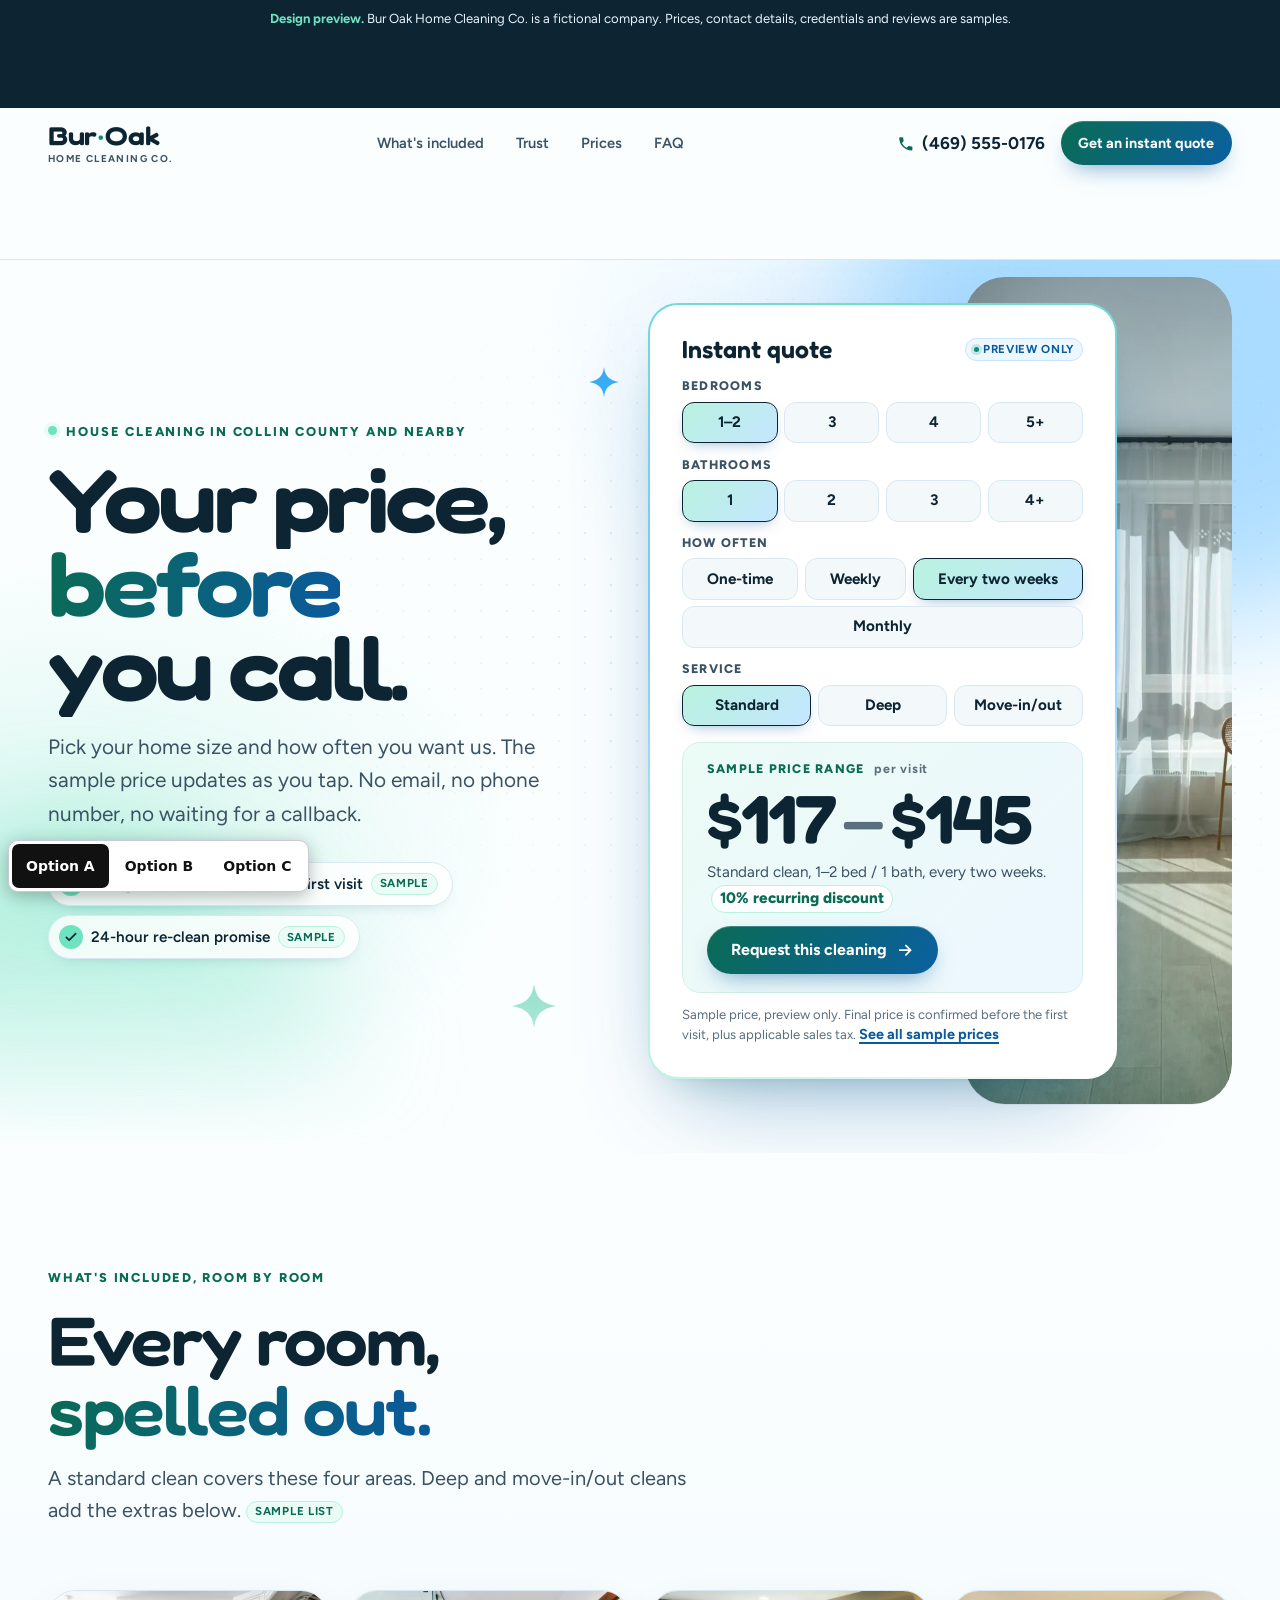
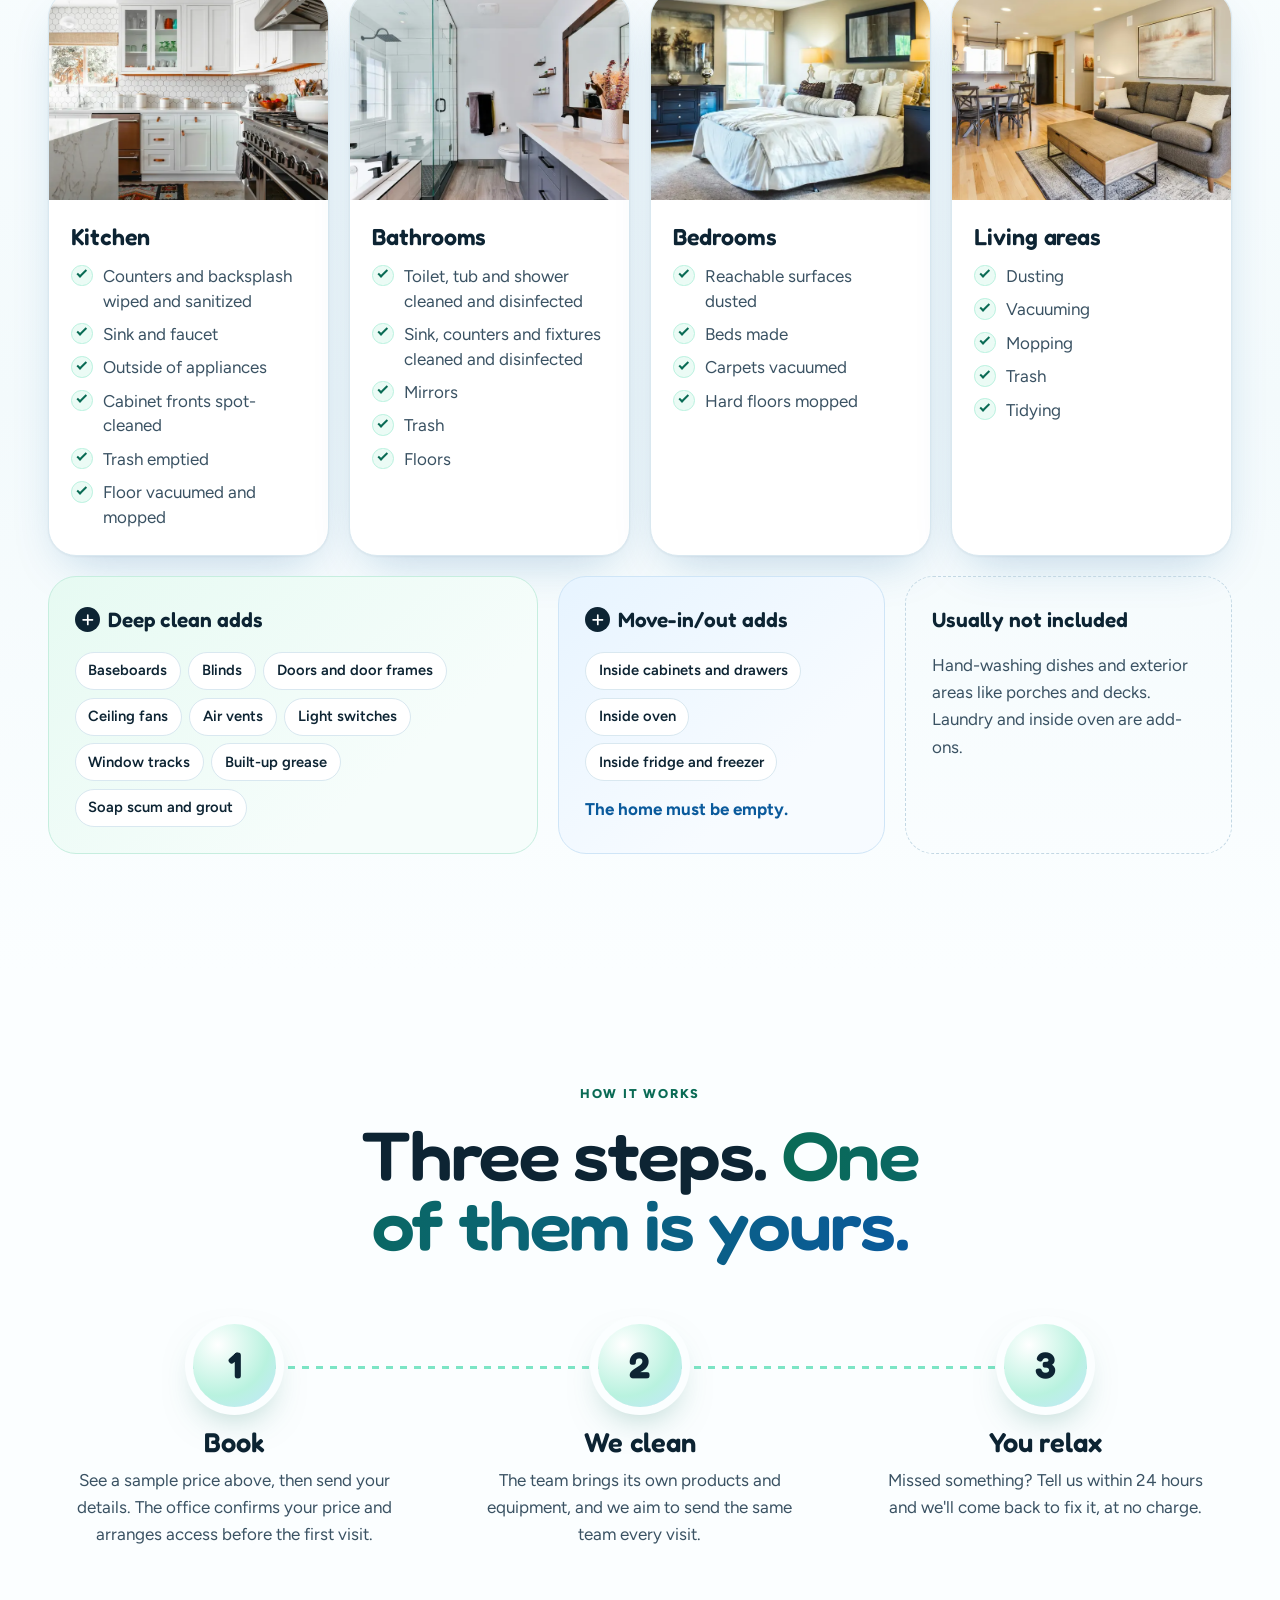
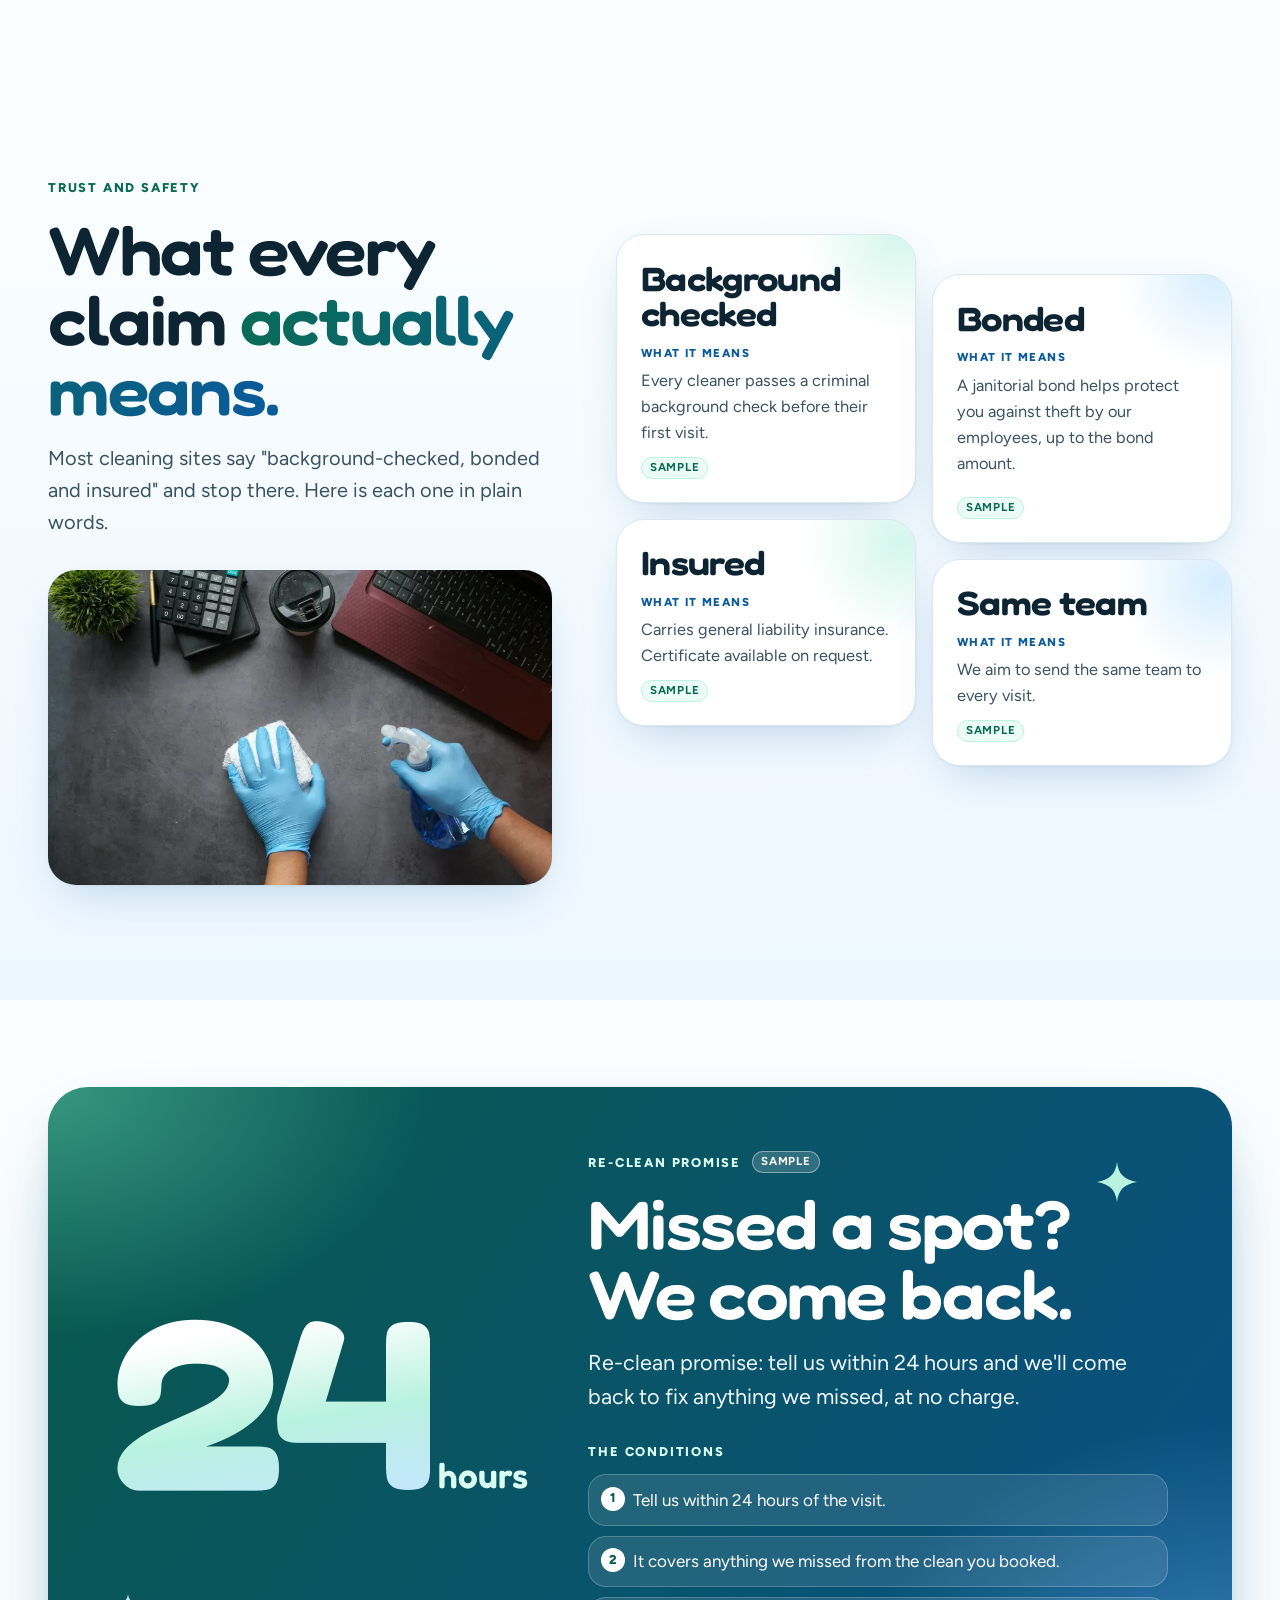
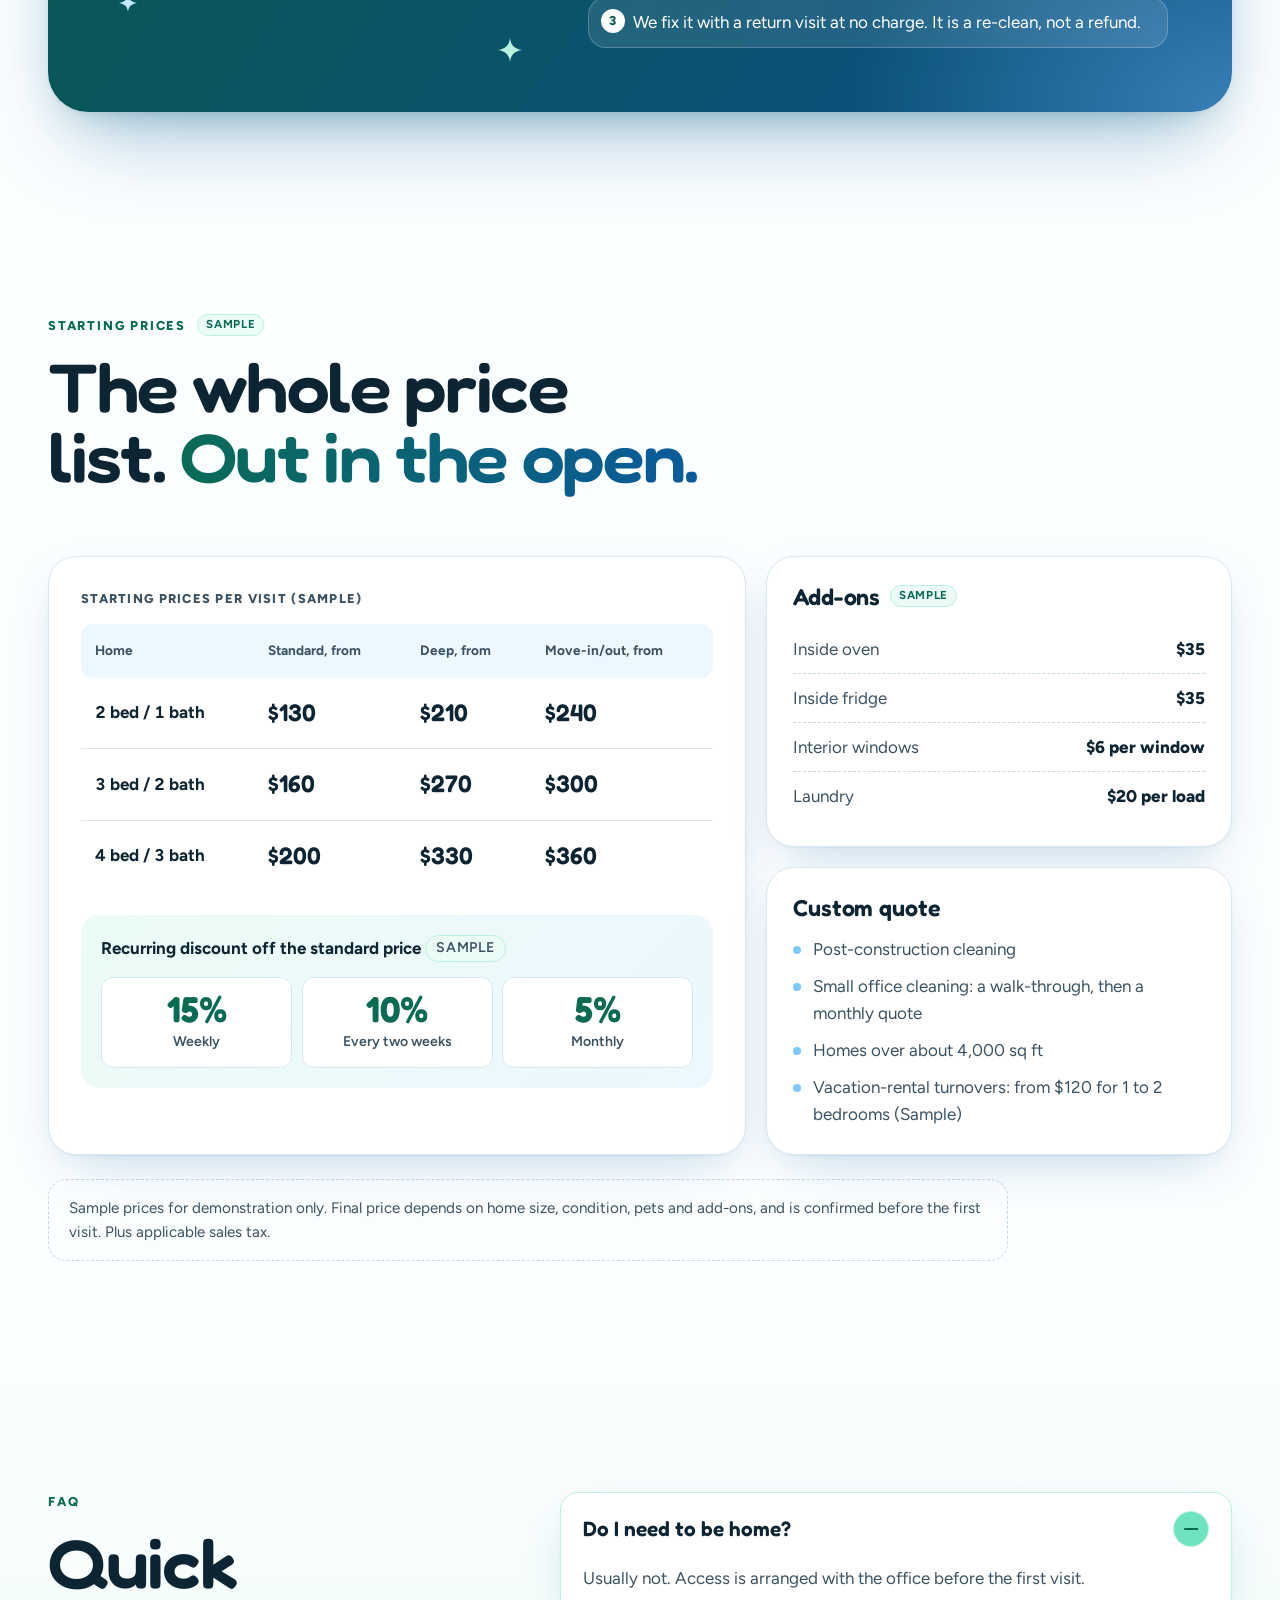
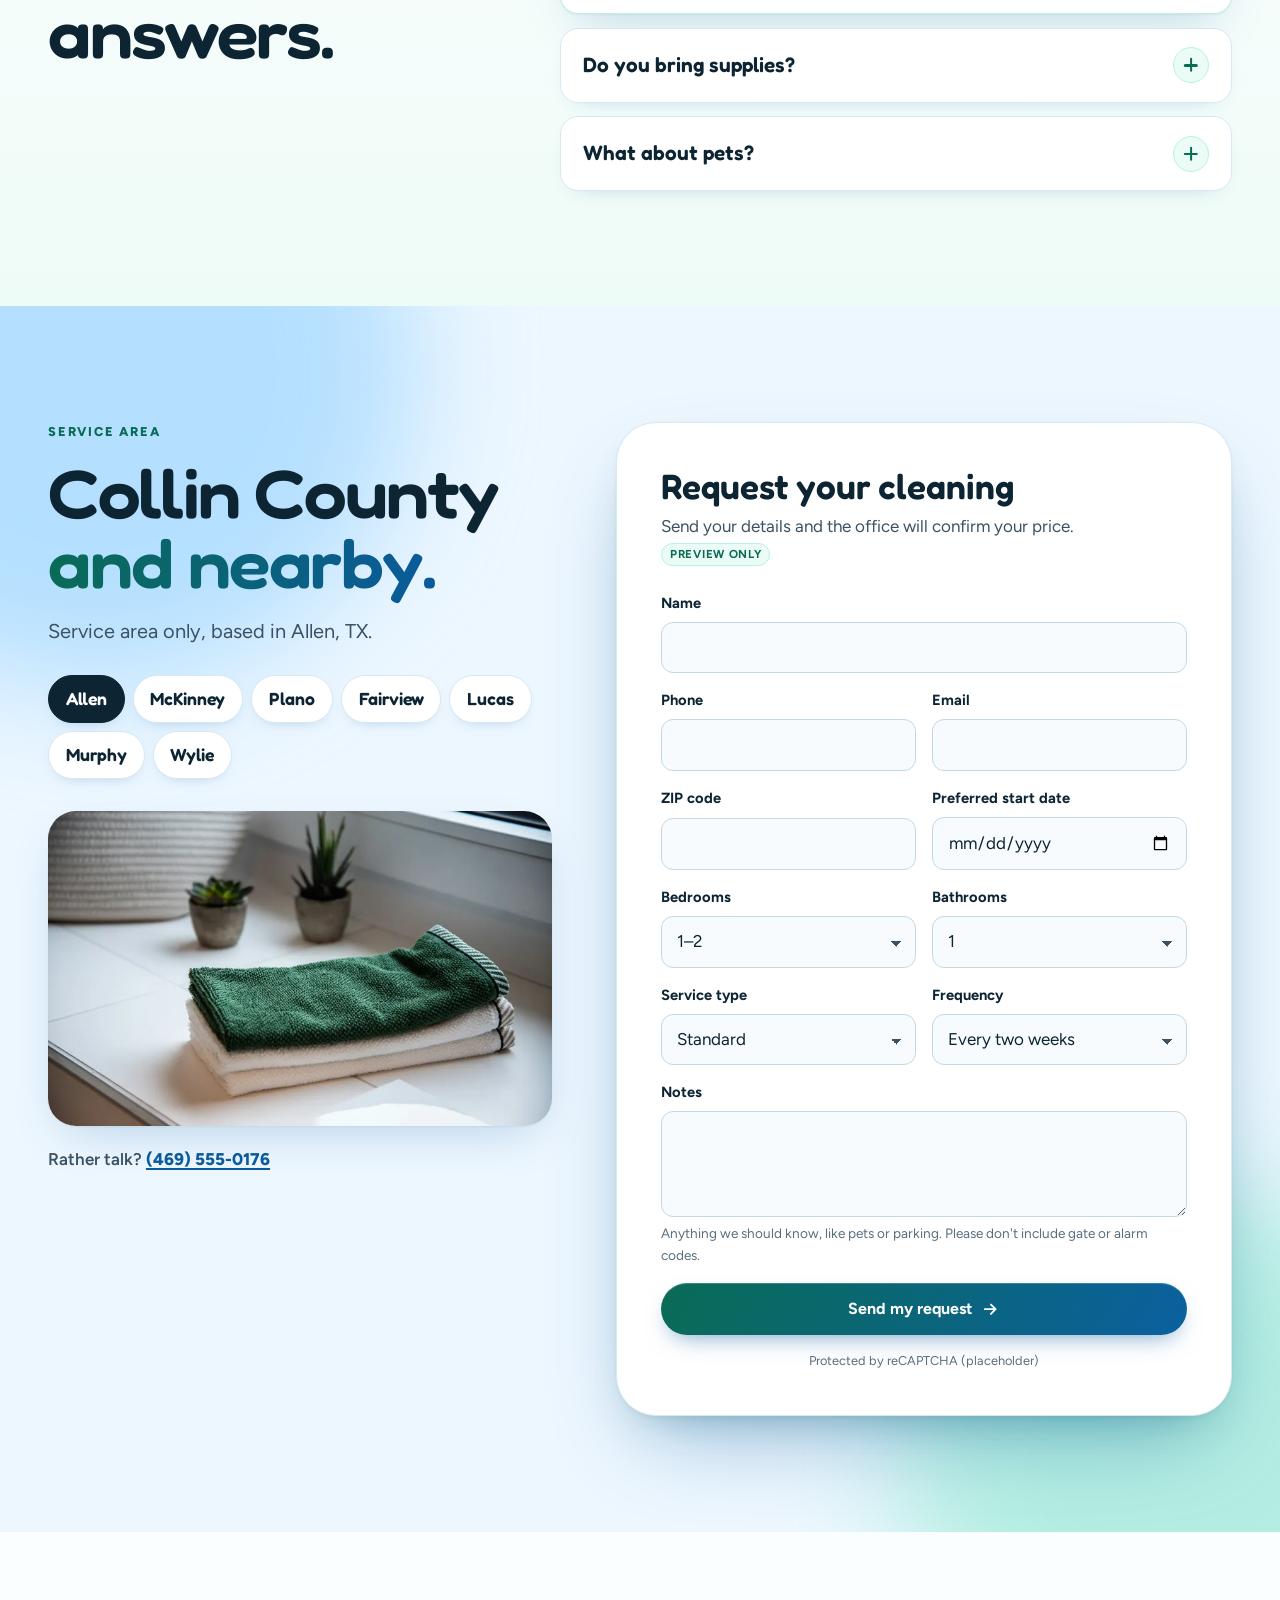
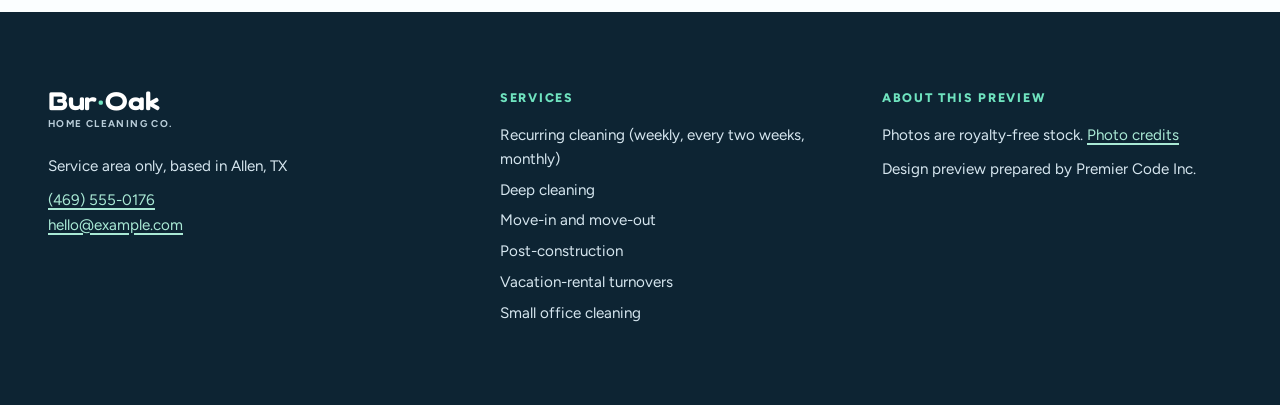
==== option-a/index.html @ 463bcaf9 "Add three homepage design options with switcher, credits and root redirect - Add Option A (fresh and" ====
<!doctype html>
<!--
  PITCH NOTE (Option A, "Fresh and bright"): a bright mint-and-sky homepage where the instant quote is the hero,
  so a visitor sees a sample price range in seconds, before giving any contact details.
  Look first at the hero widget: change bedrooms, bathrooms, frequency and service type and watch the price move.
  Then scroll to "What every claim means" (trust) and the 24-hour re-clean promise.
-->
<html lang="en">
<head>
  <meta charset="utf-8">
  <meta name="viewport" content="width=device-width, initial-scale=1">
  <meta name="robots" content="noindex, nofollow">
  <title>Bur Oak Home Cleaning Co. | See a sample price in seconds (Design preview)</title>
  <meta name="description" content="Design preview for a fictional house cleaning company in Allen, TX. Pick your home size and frequency to see a sample price range instantly, with no contact details needed.">
  <meta name="theme-color" content="#f4fbff">
  <link rel="icon" href="data:,">
  <link rel="preconnect" href="https://fonts.googleapis.com">
  <link rel="preconnect" href="https://fonts.gstatic.com" crossorigin>
  <link rel="stylesheet" href="https://fonts.googleapis.com/css2?family=Figtree:wght@400;500;600;700;800&family=Fredoka:wdth,wght@75..125,400..700&display=swap">
  <link rel="stylesheet" href="styles.css">
  <script>document.documentElement.classList.add('js');</script>
  <script src="main.js" defer></script>
</head>
<body>
  <a class="skip-link" href="#main">Skip to main content</a>

  <svg class="sprite" aria-hidden="true" focusable="false">
    <symbol id="spark" viewBox="0 0 24 24"><path d="M12 0c.9 7.2 4.1 10.6 12 12-7.9 1.4-11.1 4.8-12 12-.9-7.2-4.1-10.6-12-12 7.9-1.4 11.1-4.8 12-12Z"/></symbol>
    <symbol id="tick" viewBox="0 0 24 24"><path d="M5 12.5l4.2 4.2L19 7" fill="none" stroke="currentColor" stroke-width="2.6" stroke-linecap="round" stroke-linejoin="round"/></symbol>
    <symbol id="plus" viewBox="0 0 24 24"><path d="M12 5v14M5 12h14" fill="none" stroke="currentColor" stroke-width="2.6" stroke-linecap="round"/></symbol>
    <symbol id="phone" viewBox="0 0 24 24"><path d="M6.6 10.8a15.1 15.1 0 0 0 6.6 6.6l2.2-2.2a1 1 0 0 1 1-.25 11.4 11.4 0 0 0 3.6.57 1 1 0 0 1 1 1V20a1 1 0 0 1-1 1A17 17 0 0 1 3 4a1 1 0 0 1 1-1h3.5a1 1 0 0 1 1 1c0 1.25.2 2.45.57 3.57a1 1 0 0 1-.25 1Z" fill="currentColor"/></symbol>
    <symbol id="arrow" viewBox="0 0 24 24"><path d="M5 12h14M13 6l6 6-6 6" fill="none" stroke="currentColor" stroke-width="2.4" stroke-linecap="round" stroke-linejoin="round"/></symbol>
  </svg>

  <div class="preview-bar" role="note">
    <p><strong>Design preview.</strong> Bur Oak Home Cleaning Co. is a fictional company. Prices, contact details, credentials and reviews are samples.</p>
  </div>

  <header class="site-header">
    <div class="wrap header-inner">
      <a class="wordmark" href="#main" aria-label="Bur Oak Home Cleaning Co., back to top">
        <span class="wordmark-main">Bur<span class="wordmark-dot" aria-hidden="true">·</span>Oak</span>
        <span class="wordmark-sub">Home Cleaning Co.</span>
      </a>
      <nav class="site-nav" aria-label="Main">
        <ul>
          <li class="nav-phone"><a href="tel:+14695550176"><svg aria-hidden="true"><use href="#phone"/></svg>(469) 555-0176</a></li>
          <li><a href="#included">What's included</a></li>
          <li><a href="#trust">Trust</a></li>
          <li><a href="#prices">Prices</a></li>
          <li><a href="#faq">FAQ</a></li>
        </ul>
      </nav>
      <div class="header-actions">
        <!-- PLACEHOLDER: client's real phone number (469-555-0176 is a reserved fictional number) -->
        <a class="header-phone" href="tel:+14695550176">
          <svg aria-hidden="true"><use href="#phone"/></svg>
          <span>(469) 555-0176</span>
        </a>
        <a class="btn btn-primary btn-sm" href="#instant-quote">Get an instant quote</a>
      </div>
    </div>
  </header>

  <main id="main" tabindex="-1">

    <!-- 1. HERO + QUOTE WIDGET -->
    <section class="hero" aria-labelledby="hero-title">
      <div class="hero-sky" aria-hidden="true">
        <span class="blob blob-mint"></span>
        <span class="blob blob-sky"></span>
        <svg class="spark s1"><use href="#spark"/></svg>
        <svg class="spark s2"><use href="#spark"/></svg>
        <svg class="spark s3"><use href="#spark"/></svg>
        <svg class="spark s4"><use href="#spark"/></svg>
        <svg class="spark s5"><use href="#spark"/></svg>
      </div>

      <div class="wrap hero-grid">
        <div class="hero-copy">
          <p class="eyebrow"><span class="eyebrow-dot" aria-hidden="true"></span>House cleaning in Collin County and nearby</p>
          <h1 id="hero-title" class="hero-title">
            <span class="line"><span>Your price,</span></span>
            <span class="line"><span class="hl">before</span> <span>you call.</span></span>
          </h1>
          <p class="hero-lede">Pick your home size and how often you want us. The sample price updates as you tap. No email, no phone number, no waiting for a callback.</p>

        </div>

        <div class="hero-stage">
          <figure class="hero-photo">
            <picture>
              <source type="image/webp" srcset="../assets/img/window-sheer-curtains-sunlight-01-800.webp 800w, ../assets/img/window-sheer-curtains-sunlight-01-1600.webp 1600w" sizes="(min-width: 64em) 30vw, 60vw">
              <img src="../assets/img/window-sheer-curtains-sunlight-01-800.webp" width="800" height="1200" alt="Sunlight pouring through sheer white curtains into a calm, tidy room" fetchpriority="high">
            </picture>
          </figure>

          <div class="quote-card" id="instant-quote">
            <div class="quote-head">
              <h2 class="quote-title">Instant quote</h2>
              <span class="tag tag-live">Preview only</span>
            </div>

            <form class="quote-form" id="quote-widget" aria-describedby="quote-note" novalidate>
              <fieldset class="seg">
                <legend>Bedrooms</legend>
                <div class="seg-row">
                  <label><input type="radio" name="w-beds" value="2" checked><span>1–2</span></label>
                  <label><input type="radio" name="w-beds" value="3"><span>3</span></label>
                  <label><input type="radio" name="w-beds" value="4"><span>4</span></label>
                  <label><input type="radio" name="w-beds" value="5"><span>5+</span></label>
                </div>
              </fieldset>
              <fieldset class="seg">
                <legend>Bathrooms</legend>
                <div class="seg-row">
                  <label><input type="radio" name="w-baths" value="1" checked><span>1</span></label>
                  <label><input type="radio" name="w-baths" value="2"><span>2</span></label>
                  <label><input type="radio" name="w-baths" value="3"><span>3</span></label>
                  <label><input type="radio" name="w-baths" value="4"><span>4+</span></label>
                </div>
              </fieldset>
              <fieldset class="seg">
                <legend>How often</legend>
                <div class="seg-row seg-wrap">
                  <label><input type="radio" name="w-freq" value="once"><span>One-time</span></label>
                  <label><input type="radio" name="w-freq" value="weekly"><span>Weekly</span></label>
                  <label><input type="radio" name="w-freq" value="biweekly" checked><span>Every two weeks</span></label>
                  <label><input type="radio" name="w-freq" value="monthly"><span>Monthly</span></label>
                </div>
              </fieldset>
              <fieldset class="seg">
                <legend>Service</legend>
                <div class="seg-row">
                  <label><input type="radio" name="w-type" value="standard" checked><span>Standard</span></label>
                  <label><input type="radio" name="w-type" value="deep"><span>Deep</span></label>
                  <label><input type="radio" name="w-type" value="move"><span>Move-in/out</span></label>
                </div>
              </fieldset>
            </form>

            <div class="price-panel">
              <p class="price-label">Sample price range <span class="price-per">per visit</span></p>
              <!-- PLACEHOLDER: pricing logic. Base = larger of bedroom or bathroom tier from the sample table; recurring discount on standard only; range = from price to about +25%; 5+ bedrooms or 4+ bathrooms shows "custom quote" -->
              <output class="price" id="price-out" for="quote-widget">
                <span class="price-static">from <strong>$130</strong> <span class="tag">Sample</span></span>
              </output>
              <svg class="burst b1" aria-hidden="true"><use href="#spark"/></svg>
              <svg class="burst b2" aria-hidden="true"><use href="#spark"/></svg>
              <svg class="burst b3" aria-hidden="true"><use href="#spark"/></svg>
              <p class="visually-hidden" id="price-live" aria-live="polite" aria-atomic="true"></p>
              <p class="price-detail" id="price-detail">Standard clean, 2 bed / 1 bath. Other sizes and services are in the full sample price list.</p>
              <div class="price-actions">
                <a class="btn btn-primary" href="#quote" id="widget-cta">Request this cleaning <svg aria-hidden="true"><use href="#arrow"/></svg></a>
              </div>
            </div>
            <p class="quote-note" id="quote-note">Sample price, preview only. Final price is confirmed before the first visit, plus applicable sales tax. <a class="text-link" href="#prices">See all sample prices</a></p>
          </div>
        </div>
        <ul class="hero-proof" aria-label="Up front, in plain words">
          <li><svg aria-hidden="true"><use href="#tick"/></svg>Background check before the first visit <span class="tag">Sample</span></li>
          <li><svg aria-hidden="true"><use href="#tick"/></svg>24-hour re-clean promise <span class="tag">Sample</span></li>
        </ul>
      </div>
    </section>

    <!-- 2. WHAT'S INCLUDED -->
    <section class="section included" id="included" aria-labelledby="included-title">
      <div class="wrap">
        <header class="section-head reveal">
          <p class="eyebrow">What's included, room by room</p>
          <h2 id="included-title" class="h2">Every room, <span class="hl">spelled out.</span></h2>
          <p class="section-lede">A standard clean covers these four areas. Deep and move-in/out cleans add the extras below. <span class="tag">Sample list</span></p>
        </header>

        <div class="rooms">
          <article class="room reveal">
            <div class="room-img">
              <picture>
                <source type="image/webp" srcset="../assets/img/kitchen-hex-tile-island-03-800.webp 800w, ../assets/img/kitchen-hex-tile-island-03-1600.webp 1600w" sizes="(min-width: 64em) 25vw, (min-width: 40em) 45vw, 92vw">
                <img src="../assets/img/kitchen-hex-tile-island-03-800.webp" width="800" height="534" loading="lazy" decoding="async" alt="White kitchen with hexagon tile backsplash, a stainless steel range and a marble island">
              </picture>
            </div>
            <div class="room-body">
              <h3 class="h3">Kitchen</h3>
              <ul class="ticks">
                <li>Counters and backsplash wiped and sanitized</li>
                <li>Sink and faucet</li>
                <li>Outside of appliances</li>
                <li>Cabinet fronts spot-cleaned</li>
                <li>Trash emptied</li>
                <li>Floor vacuumed and mopped</li>
              </ul>
            </div>
          </article>
          <article class="room reveal">
            <div class="room-img">
              <picture>
                <source type="image/webp" srcset="../assets/img/bathroom-shower-vanity-01-800.webp 800w, ../assets/img/bathroom-shower-vanity-01-1600.webp 1600w" sizes="(min-width: 64em) 25vw, (min-width: 40em) 45vw, 92vw">
                <img src="../assets/img/bathroom-shower-vanity-01-800.webp" width="800" height="534" loading="lazy" decoding="async" alt="Modern bathroom with a glass shower, soaking tub and double vanity">
              </picture>
            </div>
            <div class="room-body">
              <h3 class="h3">Bathrooms</h3>
              <ul class="ticks">
                <li>Toilet, tub and shower cleaned and disinfected</li>
                <li>Sink, counters and fixtures cleaned and disinfected</li>
                <li>Mirrors</li>
                <li>Trash</li>
                <li>Floors</li>
              </ul>
            </div>
          </article>
          <article class="room reveal">
            <div class="room-img">
              <picture>
                <source type="image/webp" srcset="../assets/img/bedroom-white-comforter-01-800.webp 800w, ../assets/img/bedroom-white-comforter-01-1600.webp 1600w" sizes="(min-width: 64em) 25vw, (min-width: 40em) 45vw, 92vw">
                <img src="../assets/img/bedroom-white-comforter-01-800.webp" width="800" height="467" loading="lazy" decoding="async" alt="Neatly made bed with white bedding, lamps on both sides and a dark wood dresser">
              </picture>
            </div>
            <div class="room-body">
              <h3 class="h3">Bedrooms</h3>
              <ul class="ticks">
                <li>Reachable surfaces dusted</li>
                <li>Beds made</li>
                <li>Carpets vacuumed</li>
                <li>Hard floors mopped</li>
              </ul>
            </div>
          </article>
          <article class="room reveal">
            <div class="room-img">
              <picture>
                <source type="image/webp" srcset="../assets/img/living-room-gray-sofa-03-800.webp 800w, ../assets/img/living-room-gray-sofa-03-1600.webp 1600w" sizes="(min-width: 64em) 25vw, (min-width: 40em) 45vw, 92vw">
                <img src="../assets/img/living-room-gray-sofa-03-800.webp" width="800" height="534" loading="lazy" decoding="async" alt="Tidy living room with a gray sofa and wood coffee table, open to the dining area and kitchen">
              </picture>
            </div>
            <div class="room-body">
              <h3 class="h3">Living areas</h3>
              <ul class="ticks">
                <li>Dusting</li>
                <li>Vacuuming</li>
                <li>Mopping</li>
                <li>Trash</li>
                <li>Tidying</li>
              </ul>
            </div>
          </article>
        </div>

        <div class="levels">
          <div class="level level-deep reveal">
            <p class="level-kicker"><svg aria-hidden="true"><use href="#plus"/></svg>Deep clean adds</p>
            <ul class="chips">
              <li>Baseboards</li><li>Blinds</li><li>Doors and door frames</li><li>Ceiling fans</li><li>Air vents</li><li>Light switches</li><li>Window tracks</li><li>Built-up grease</li><li>Soap scum and grout</li>
            </ul>
          </div>
          <div class="level level-move reveal">
            <p class="level-kicker"><svg aria-hidden="true"><use href="#plus"/></svg>Move-in/out adds</p>
            <ul class="chips">
              <li>Inside cabinets and drawers</li><li>Inside oven</li><li>Inside fridge and freezer</li>
            </ul>
            <p class="level-note">The home must be empty.</p>
          </div>
          <div class="level level-not reveal">
            <p class="level-kicker">Usually not included</p>
            <p>Hand-washing dishes and exterior areas like porches and decks. Laundry and inside oven are add-ons.</p>
          </div>
        </div>
      </div>
    </section>

    <!-- 3. HOW IT WORKS -->
    <section class="section how" id="how" aria-labelledby="how-title">
      <div class="wrap">
        <header class="section-head center reveal">
          <p class="eyebrow">How it works</p>
          <h2 id="how-title" class="h2">Three steps. <span class="hl">One of them is yours.</span></h2>
        </header>
        <ol class="steps">
          <li class="step reveal">
            <span class="step-num" aria-hidden="true">1</span>
            <h3 class="h3">Book</h3>
            <p>See a sample price above, then send your details. The office confirms your price and arranges access before the first visit.</p>
          </li>
          <li class="step reveal">
            <span class="step-num" aria-hidden="true">2</span>
            <h3 class="h3">We clean</h3>
            <p>The team brings its own products and equipment, and we aim to send the same team every visit.</p>
          </li>
          <li class="step reveal">
            <span class="step-num" aria-hidden="true">3</span>
            <h3 class="h3">You relax</h3>
            <p>Missed something? Tell us within 24 hours and we'll come back to fix it, at no charge.</p>
          </li>
        </ol>
      </div>
    </section>

    <!-- 4. TRUST -->
    <section class="section trust" id="trust" aria-labelledby="trust-title">
      <div class="wrap trust-grid">
        <div class="trust-intro reveal">
          <p class="eyebrow">Trust and safety</p>
          <h2 id="trust-title" class="h2">What every claim <span class="hl">actually means.</span></h2>
          <p class="section-lede">Most cleaning sites say "background-checked, bonded and insured" and stop there. Here is each one in plain words.</p>
          <figure class="trust-photo">
            <picture>
              <source type="image/webp" srcset="../assets/img/gloves-spray-cloth-desk-01-800.webp 800w, ../assets/img/gloves-spray-cloth-desk-01-1600.webp 1600w" sizes="(min-width: 64em) 38vw, 92vw">
              <img src="../assets/img/gloves-spray-cloth-desk-01-800.webp" width="800" height="534" loading="lazy" decoding="async" alt="Gloved hands wiping a desk with a cloth and spray bottle">
            </picture>
          </figure>
        </div>
        <!-- PLACEHOLDER: client to confirm background check provider, bond amount and insurance certificate before launch -->
        <ul class="claims">
          <li class="claim reveal">
            <p class="claim-word">Background checked</p>
            <p class="claim-means">Every cleaner passes a criminal background check before their first visit.</p>
            <span class="tag">Sample</span>
          </li>
          <li class="claim reveal">
            <p class="claim-word">Bonded</p>
            <p class="claim-means">A janitorial bond helps protect you against theft by our employees, up to the bond amount.</p>
            <span class="tag">Sample</span>
          </li>
          <li class="claim reveal">
            <p class="claim-word">Insured</p>
            <p class="claim-means">Carries general liability insurance. Certificate available on request.</p>
            <span class="tag">Sample</span>
          </li>
          <li class="claim reveal">
            <p class="claim-word">Same team</p>
            <p class="claim-means">We aim to send the same team to every visit.</p>
            <span class="tag">Sample</span>
          </li>
        </ul>
      </div>
    </section>

    <!-- 5. RE-CLEAN PROMISE -->
    <section class="section promise" id="promise" aria-labelledby="promise-title">
      <div class="wrap">
        <div class="promise-card reveal">
          <div class="promise-sky" aria-hidden="true">
            <svg class="spark p1"><use href="#spark"/></svg>
            <svg class="spark p2"><use href="#spark"/></svg>
            <svg class="spark p3"><use href="#spark"/></svg>
          </div>
          <div class="promise-big" aria-hidden="true"><span>24</span><small>hours</small></div>
          <div class="promise-copy">
            <p class="eyebrow eyebrow-light">Re-clean promise <span class="tag tag-light">Sample</span></p>
            <h2 id="promise-title" class="h2">Missed a spot? We come back.</h2>
            <p class="promise-quote">Re-clean promise: tell us within 24 hours and we'll come back to fix anything we missed, at no charge.</p>
            <!-- PLACEHOLDER: client to confirm the re-clean conditions -->
            <h3 class="promise-cond-title">The conditions</h3>
            <ul class="promise-cond">
              <li>Tell us within 24 hours of the visit.</li>
              <li>It covers anything we missed from the clean you booked.</li>
              <li>We fix it with a return visit at no charge. It is a re-clean, not a refund.</li>
            </ul>
          </div>
        </div>
      </div>
    </section>

    <!-- 6. PRICES -->
    <section class="section prices" id="prices" aria-labelledby="prices-title">
      <div class="wrap">
        <header class="section-head reveal">
          <p class="eyebrow">Starting prices <span class="tag">Sample</span></p>
          <h2 id="prices-title" class="h2">The whole price list. <span class="hl">Out in the open.</span></h2>
        </header>

        <div class="price-grid">
          <div class="table-card reveal">
            <div class="table-scroll" role="region" aria-labelledby="price-caption" tabindex="0">
              <table class="price-table">
                <caption id="price-caption">Starting prices per visit (Sample)</caption>
                <thead>
                  <tr><th scope="col">Home</th><th scope="col">Standard, from</th><th scope="col">Deep, from</th><th scope="col">Move-in/out, from</th></tr>
                </thead>
                <tbody>
                  <tr><th scope="row">2 bed / 1 bath</th><td>$130</td><td>$210</td><td>$240</td></tr>
                  <tr><th scope="row">3 bed / 2 bath</th><td>$160</td><td>$270</td><td>$300</td></tr>
                  <tr><th scope="row">4 bed / 3 bath</th><td>$200</td><td>$330</td><td>$360</td></tr>
                </tbody>
              </table>
            </div>
            <div class="discounts">
              <p class="mini-title">Recurring discount off the standard price <span class="tag">Sample</span></p>
              <ul>
                <li><strong>15%</strong><span>Weekly</span></li>
                <li><strong>10%</strong><span>Every two weeks</span></li>
                <li><strong>5%</strong><span>Monthly</span></li>
              </ul>
            </div>
          </div>

          <div class="price-side">
            <div class="side-card reveal">
              <h3 class="h3">Add-ons <span class="tag">Sample</span></h3>
              <dl class="addons">
                <div><dt>Inside oven</dt><dd>$35</dd></div>
                <div><dt>Inside fridge</dt><dd>$35</dd></div>
                <div><dt>Interior windows</dt><dd>$6 per window</dd></div>
                <div><dt>Laundry</dt><dd>$20 per load</dd></div>
              </dl>
            </div>
            <div class="side-card reveal">
              <h3 class="h3">Custom quote</h3>
              <ul class="plain">
                <li>Post-construction cleaning</li>
                <li>Small office cleaning: a walk-through, then a monthly quote</li>
                <li>Homes over about 4,000 sq ft</li>
                <li>Vacation-rental turnovers: from $120 for 1 to 2 bedrooms (Sample)</li>
              </ul>
            </div>
          </div>
        </div>
        <p class="disclaimer reveal">Sample prices for demonstration only. Final price depends on home size, condition, pets and add-ons, and is confirmed before the first visit. Plus applicable sales tax.</p>
      </div>
    </section>

    <!-- 7. FAQ -->
    <section class="section faq" id="faq" aria-labelledby="faq-title">
      <div class="wrap faq-grid">
        <header class="section-head reveal">
          <p class="eyebrow">FAQ</p>
          <h2 id="faq-title" class="h2">Quick answers.</h2>
        </header>
        <div class="faq-list">
          <details class="reveal" open>
            <summary><h3>Do I need to be home?</h3><span class="faq-icon" aria-hidden="true"></span></summary>
            <p>Usually not. Access is arranged with the office before the first visit.</p>
          </details>
          <details class="reveal">
            <summary><h3>Do you bring supplies?</h3><span class="faq-icon" aria-hidden="true"></span></summary>
            <p>Yes, the team brings its own products and equipment. If you'd like a specific product used, tell us.</p>
          </details>
          <details class="reveal">
            <summary><h3>What about pets?</h3><span class="faq-icon" aria-hidden="true"></span></summary>
            <p>Tell us about pets before the first visit. Keep pets that might slip out an open door secured. Pet accidents are not part of a standard clean.</p>
          </details>
        </div>
      </div>
    </section>

    <!-- 8. SERVICE AREA + FORM -->
    <section class="section book" id="quote" aria-labelledby="book-title">
      <div class="book-sky" aria-hidden="true"><span class="blob blob-mint"></span><span class="blob blob-sky"></span></div>
      <div class="wrap book-grid">
        <div class="area reveal">
          <p class="eyebrow">Service area</p>
          <h2 id="book-title" class="h2">Collin County <span class="hl">and nearby.</span></h2>
          <p class="section-lede">Service area only, based in Allen, TX.</p>
          <ul class="cities" aria-label="Cities we serve">
            <li>Allen</li><li>McKinney</li><li>Plano</li><li>Fairview</li><li>Lucas</li><li>Murphy</li><li>Wylie</li>
          </ul>
          <figure class="area-photo">
            <picture>
              <source type="image/webp" srcset="../assets/img/towels-folded-plants-02-800.webp 800w, ../assets/img/towels-folded-plants-02-1600.webp 1600w" sizes="(min-width: 64em) 36vw, 92vw">
              <img src="../assets/img/towels-folded-plants-02-800.webp" width="800" height="534" loading="lazy" decoding="async" alt="Folded green and white towels on a windowsill beside small potted succulents">
            </picture>
          </figure>
          <p class="area-call">Rather talk? <a href="tel:+14695550176">(469) 555-0176</a></p>
        </div>

        <div class="form-card reveal">
          <h3 class="form-title">Request your cleaning</h3>
          <p class="form-intro">Send your details and the office will confirm your price. <span class="tag">Preview only</span></p>
          <!-- PLACEHOLDER: form endpoint (no action attribute in this preview) -->
          <form class="lead-form" id="lead-form" novalidate>
            <div class="field">
              <label for="f-name">Name</label>
              <input id="f-name" name="name" type="text" autocomplete="name" required>
            </div>
            <div class="field-row">
              <div class="field">
                <label for="f-phone">Phone</label>
                <input id="f-phone" name="phone" type="tel" autocomplete="tel" inputmode="tel" required>
              </div>
              <div class="field">
                <label for="f-email">Email</label>
                <input id="f-email" name="email" type="email" autocomplete="email" inputmode="email" required>
              </div>
            </div>
            <div class="field-row">
              <div class="field">
                <label for="f-zip">ZIP code</label>
                <input id="f-zip" name="zip" type="text" autocomplete="postal-code" inputmode="numeric" pattern="[0-9]{5}" maxlength="5" required>
              </div>
              <div class="field">
                <label for="f-date">Preferred start date</label>
                <input id="f-date" name="start_date" type="date">
              </div>
            </div>
            <div class="field-row">
              <div class="field">
                <label for="f-beds">Bedrooms</label>
                <select id="f-beds" name="bedrooms">
                  <option value="2">1–2</option><option value="3">3</option><option value="4">4</option><option value="5">5 or more</option>
                </select>
              </div>
              <div class="field">
                <label for="f-baths">Bathrooms</label>
                <select id="f-baths" name="bathrooms">
                  <option value="1">1</option><option value="2">2</option><option value="3">3</option><option value="4">4 or more</option>
                </select>
              </div>
            </div>
            <div class="field-row">
              <div class="field">
                <label for="f-type">Service type</label>
                <select id="f-type" name="service_type">
                  <option value="standard">Standard</option><option value="deep">Deep</option><option value="move">Move-in/out</option>
                </select>
              </div>
              <div class="field">
                <label for="f-freq">Frequency</label>
                <select id="f-freq" name="frequency">
                  <option value="once">One-time</option><option value="weekly">Weekly</option><option value="biweekly" selected>Every two weeks</option><option value="monthly">Monthly</option>
                </select>
              </div>
            </div>
            <div class="field">
              <label for="f-notes">Notes</label>
              <textarea id="f-notes" name="notes" rows="3" aria-describedby="f-notes-help"></textarea>
              <p class="help" id="f-notes-help">Anything we should know, like pets or parking. Please don't include gate or alarm codes.</p>
            </div>

            <div class="hp" aria-hidden="true">
              <label for="f-website">Company website</label>
              <input id="f-website" name="company_website" type="text" tabindex="-1" autocomplete="off">
            </div>

            <!-- PLACEHOLDER: reCAPTCHA v3 site key and script go here at launch -->
            <button class="btn btn-primary btn-block" type="submit" id="lead-submit" disabled>Send my request <svg aria-hidden="true"><use href="#arrow"/></svg></button>
            <noscript><p class="noscript">Submitting is disabled in this preview.</p></noscript>
            <p class="form-status" id="form-status" role="status" aria-live="polite"></p>
            <p class="recaptcha-note">Protected by reCAPTCHA (placeholder)</p>
          </form>
        </div>
      </div>
    </section>
  </main>

  <footer class="site-footer">
    <div class="wrap footer-grid">
      <div class="footer-brand">
        <p class="wordmark wordmark-foot"><span class="wordmark-main">Bur<span class="wordmark-dot" aria-hidden="true">·</span>Oak</span><span class="wordmark-sub">Home Cleaning Co.</span></p>
        <p>Service area only, based in Allen, TX</p>
        <p><a href="tel:+14695550176">(469) 555-0176</a><br><a href="mailto:hello@example.com">hello@example.com</a></p>
      </div>
      <div>
        <h2 class="footer-h">Services</h2>
        <ul class="footer-list">
          <li>Recurring cleaning (weekly, every two weeks, monthly)</li>
          <li>Deep cleaning</li>
          <li>Move-in and move-out</li>
          <li>Post-construction</li>
          <li>Vacation-rental turnovers</li>
          <li>Small office cleaning</li>
        </ul>
      </div>
      <div>
        <h2 class="footer-h">About this preview</h2>
        <p>Photos are royalty-free stock. <a href="../credits.html">Photo credits</a></p>
        <p>Design preview prepared by Premier Code Inc.</p>
      </div>
    </div>
  </footer>
<!-- REMOVE AT LAUNCH: option switcher -->
<!-- Copy this block unchanged to the end of <body> on every option page, just before </body>.
     Per page, move aria-current="page" and the "on" class to that page's own link. Change nothing else.
     Links are relative to option-a/, option-b/ and option-c/ folders (one level below the site root). -->
<style class="pv-style">
  html { scroll-padding-bottom: 6rem; }
  footer, .site-footer, body > :last-of-type:not(script):not(nav) { padding-bottom: max(env(safe-area-inset-bottom), 5rem); }
  .pv-switch {
    position: fixed; left: 8px; bottom: 8px; z-index: 9999;
    display: flex; gap: 2px; padding: 3px;
    background: #fff; border: 1px solid #c8ccd2; border-radius: 10px;
    box-shadow: 0 4px 18px rgba(0,0,0,.28);
    font: 600 14px/1.2 system-ui, -apple-system, "Segoe UI", sans-serif;
  }
  .pv-switch a {
    display: flex; align-items: center; justify-content: center;
    min-height: 44px; padding: 0 14px; border-radius: 7px;
    color: #111; background: transparent; text-decoration: none; white-space: nowrap;
  }
  .pv-switch a:hover { background: #eceef1; }
  .pv-switch a.on { color: #fff; background: #111; }
  .pv-switch a:focus-visible { outline: 3px solid #1a73e8; outline-offset: 1px; }
  @media (max-width: 420px) { .pv-switch a { padding: 0 11px; font-size: 13px; } }
  @media print { .pv-switch { display: none; } }
</style>
<nav class="pv-switch" aria-label="Design options">
  <a href="../option-a/" class="on" aria-current="page">Option A</a>
  <a href="../option-b/">Option B</a>
  <a href="../option-c/">Option C</a>
</nav>
<!-- /REMOVE AT LAUNCH -->
</body>
</html>
---- option-a/styles.css ----
/* Option A: Fresh and bright. Bur Oak Home Cleaning Co. (fictional) */

@layer reset, base, layout, components, motion;

@property --angle {
  syntax: "<angle>";
  inherits: false;
  initial-value: 0deg;
}

:root {
  --ink: #0d2433;
  --ink-2: #3a5263;
  --ink-3: #5a6f7e;
  --bg: #fbfeff;
  --white: #ffffff;
  --mint: #6fe3bf;
  --mint-200: #b9f2df;
  --mint-50: #ebfbf5;
  --mint-700: #0a6b55;
  --sky: #7cc8ff;
  --sky-200: #c4e6ff;
  --sky-50: #edf7ff;
  --sky-700: #0a5a9c;
  --line: #d9e8f0;
  --line-2: #c3d8e4;
  --focus: #0a5a9c;

  --grad-text: linear-gradient(100deg, #0a6b55 0%, #0a5a9c 100%);
  --grad-soft: linear-gradient(135deg, var(--mint-50), var(--sky-50));
  --grad-cta: linear-gradient(120deg, #0a6b55 0%, #0b609f 100%);

  --font-display: "Fredoka", "Nunito", ui-rounded, system-ui, sans-serif;
  --font-body: "Figtree", system-ui, -apple-system, "Segoe UI", sans-serif;

  --r-sm: 12px;
  --r-md: 18px;
  --r-lg: 28px;
  --r-xl: 40px;
  --r-pill: 999px;

  --shadow-card: 0 1px 2px rgb(13 36 51 / .05), 0 18px 50px -18px rgb(10 90 156 / .28);
  --shadow-float: 0 2px 4px rgb(13 36 51 / .04), 0 40px 90px -30px rgb(10 90 156 / .45), 0 18px 40px -24px rgb(10 107 85 / .35);

  --ease-out: cubic-bezier(.16, 1, .3, 1);
  --ease-spring: cubic-bezier(.34, 1.56, .64, 1);

  --wrap: 80rem;
  --gutter: clamp(1.25rem, 4vw, 3rem);
  --section-y: clamp(4.5rem, 9vw, 8.5rem);
}

@layer reset {
  *, *::before, *::after { box-sizing: border-box; }
  * { margin: 0; }
  html { -webkit-text-size-adjust: 100%; text-size-adjust: 100%; }
  img, picture, svg { display: block; max-width: 100%; }
  img { height: auto; }
  input, button, select, textarea { font: inherit; color: inherit; }
  ul, ol { padding: 0; list-style: none; }
  table { border-collapse: collapse; }
}

@layer base {
  html { scroll-behavior: smooth; scroll-padding-top: 5.5rem; }
  @media (min-width: 150em) { html { font-size: 125%; } }
  @media (min-width: 190em) { html { font-size: 140%; } }

  body {
    font-family: var(--font-body);
    font-size: 1.0625rem;
    line-height: 1.6;
    color: var(--ink);
    background: var(--bg);
    -webkit-font-smoothing: antialiased;
    overflow-x: clip;
  }
  a { color: var(--sky-700); text-underline-offset: .2em; text-decoration-thickness: 1.5px; }
  a:hover { color: var(--mint-700); }
  :focus-visible { outline: 3px solid var(--focus); outline-offset: 3px; border-radius: 6px; }
  strong { font-weight: 700; }
  .visually-hidden { position: absolute !important; width: 1px; height: 1px; overflow: hidden; clip-path: inset(50%); white-space: nowrap; }
  .sprite { position: absolute; width: 0; height: 0; overflow: hidden; }

  .skip-link {
    position: absolute; left: 1rem; top: -4rem; z-index: 100;
    background: var(--ink); color: #fff; padding: .75rem 1.25rem; border-radius: var(--r-pill);
    font-weight: 700; text-decoration: none; transition: top .2s;
  }
  .skip-link:focus { top: 1rem; color: #fff; }

  main:focus { outline: none; }
}

@layer layout {
  .wrap { width: min(100% - 2 * var(--gutter), var(--wrap)); margin-inline: auto; }
  .section { padding-block: var(--section-y); position: relative; }
}

@layer components {

  /* ---------- Tags ---------- */
  .tag {
    display: inline-flex; align-items: center; gap: .3em;
    font-family: var(--font-body); font-size: .72rem; font-weight: 700; letter-spacing: .06em; text-transform: uppercase;
    line-height: 1; padding: .38em .7em; border-radius: var(--r-pill);
    color: var(--mint-700); background: var(--mint-50); border: 1px solid var(--mint-200);
    vertical-align: .15em; white-space: nowrap;
  }
  .tag-live { color: var(--sky-700); background: var(--sky-50); border-color: var(--sky-200); }
  .tag-live::before { content: ""; width: .5em; height: .5em; border-radius: 50%; background: #0d8c6e; box-shadow: 0 0 0 3px rgb(13 140 110 / .18); }
  .tag-light { color: #fff; background: rgb(255 255 255 / .16); border-color: rgb(255 255 255 / .4); }

  /* ---------- Preview bar ---------- */
  .preview-bar {
    background: var(--ink); color: #e8f4fb; font-size: .82rem; line-height: 1.45;
    padding: .55rem var(--gutter); text-align: center;
  }
  .preview-bar strong { color: var(--mint); }

  /* ---------- Header ---------- */
  .site-header {
    position: sticky; top: 0; z-index: 50;
    background: rgb(251 254 255 / .82);
    -webkit-backdrop-filter: blur(16px) saturate(160%);
    backdrop-filter: blur(16px) saturate(160%);
    border-bottom: 1px solid rgb(195 216 228 / .6);
  }
  .header-inner {
    display: grid; grid-template-columns: auto 1fr; align-items: center; gap: .5rem 1rem;
    padding-block: .65rem;
  }
  .wordmark {
    display: inline-flex; flex-direction: column; text-decoration: none; color: var(--ink); line-height: 1;
  }
  .wordmark:hover { color: var(--ink); }
  .wordmark-main {
    font-family: var(--font-display); font-weight: 650; font-size: 1.6rem; letter-spacing: -.01em;
    font-variation-settings: "wdth" 112;
  }
  .wordmark-dot { color: #0d8c6e; padding-inline: .04em; }
  .wordmark-sub {
    font-size: .62rem; font-weight: 700; letter-spacing: .14em; text-transform: uppercase; color: var(--ink-2);
    margin-top: .3rem;
  }
  .site-nav { grid-column: 1 / -1; grid-row: 2; overflow-x: auto; scrollbar-width: none; margin-inline: -.5rem; }
  .site-nav ul { display: flex; gap: .1rem; }
  .site-nav a {
    display: inline-flex; align-items: center; min-height: 2.25rem; padding: .25rem .75rem;
    color: var(--ink-2); font-weight: 600; font-size: .92rem; text-decoration: none; white-space: nowrap;
    border-radius: var(--r-pill); transition: background .2s, color .2s;
  }
  .site-nav a:hover { background: var(--sky-50); color: var(--ink); }
  .header-actions { display: flex; align-items: center; gap: .5rem; justify-self: end; }
  .header-phone {
    display: inline-flex; align-items: center; gap: .45rem; min-height: 2.75rem; min-width: 2.75rem; justify-content: center;
    color: var(--ink); font-weight: 700; text-decoration: none; border-radius: var(--r-pill); padding-inline: .5rem;
  }
  .header-phone svg { width: 1.1rem; height: 1.1rem; color: var(--mint-700); }
  .header-phone span { position: absolute; width: 1px; height: 1px; overflow: hidden; clip-path: inset(50%); }
  @media (min-width: 30em) {
    .header-phone span { position: static; width: auto; height: auto; clip-path: none; overflow: visible; }
  }
  .nav-phone { display: none; }
  .nav-phone svg { width: 1rem; height: 1rem; margin-right: .35rem; }
  @media (max-width: 29.99em) {
    .header-phone { display: none; }
    .nav-phone { display: block; }
    .nav-phone a { color: var(--mint-700); font-weight: 800; background: var(--mint-50); }
    .site-nav { mask-image: linear-gradient(90deg, #000 85%, transparent); -webkit-mask-image: linear-gradient(90deg, #000 85%, transparent); }
  }
  @media (min-width: 64em) {
    .header-inner { grid-template-columns: auto 1fr auto; padding-block: .85rem; }
    .site-nav { grid-column: auto; grid-row: auto; justify-self: center; margin: 0; }
    .site-nav ul { gap: .5rem; }
  }

  /* ---------- Buttons ---------- */
  .btn {
    --lift: 0px;
    position: relative; isolation: isolate;
    display: inline-flex; align-items: center; justify-content: center; gap: .55rem;
    min-height: 3rem; padding: .8rem 1.5rem; border: 0; border-radius: var(--r-pill);
    font-weight: 700; font-size: 1rem; line-height: 1.1; text-decoration: none; cursor: pointer;
    transform: translateY(var(--lift));
    transition: transform .35s var(--ease-spring), box-shadow .35s var(--ease-out), opacity .2s;
  }
  .btn svg { width: 1.15em; height: 1.15em; transition: transform .35s var(--ease-spring); }
  .btn-primary {
    color: #fff; background: var(--grad-cta);
    box-shadow: 0 10px 24px -10px rgb(10 90 156 / .6), inset 0 1px 0 rgb(255 255 255 / .2);
    overflow: hidden;
  }
  .btn-primary::after {
    content: ""; position: absolute; inset: 0; z-index: -1;
    background: linear-gradient(110deg, transparent 30%, rgb(255 255 255 / .28) 50%, transparent 70%);
    transform: translateX(-120%); transition: transform .7s var(--ease-out);
  }
  .btn-primary:hover { color: #fff; --lift: -2px; box-shadow: 0 16px 30px -12px rgb(10 90 156 / .7), inset 0 1px 0 rgb(255 255 255 / .2); }
  .btn-primary:hover::after { transform: translateX(120%); }
  .btn-primary:hover svg { transform: translateX(3px); }
  .btn-primary:active { --lift: 0px; }
  .btn-primary:disabled { opacity: .55; cursor: not-allowed; --lift: 0px; }
  .btn-sm { min-height: 2.75rem; padding: .6rem 1.1rem; font-size: .9rem; white-space: nowrap; }
  @media (max-width: 29.99em) { .btn-sm { padding-inline: .9rem; font-size: .84rem; } .wordmark-main { font-size: 1.4rem; } }
  .btn-block { width: 100%; min-height: 3.25rem; }
  .text-link { font-weight: 700; color: var(--sky-700); min-height: 1.5rem; display: inline-flex; align-items: center; }

  /* ---------- Shared type ---------- */
  .eyebrow {
    display: block;
    font-size: .8rem; font-weight: 800; letter-spacing: .14em; text-transform: uppercase; color: var(--mint-700);
    margin-bottom: 1rem;
  }
  .eyebrow .tag { margin-left: .4rem; }
  .eyebrow-dot { display: inline-block; vertical-align: .08em; margin-right: .6rem; width: .55rem; height: .55rem; border-radius: 50%; background: var(--mint); box-shadow: 0 0 0 4px var(--mint-50); }
  .eyebrow-light { color: #d9fff1; }
  .h2 {
    font-family: var(--font-display); font-weight: 600; font-variation-settings: "wdth" 108;
    font-size: clamp(2.25rem, 1.4rem + 3.6vw, 4.5rem); line-height: 1.02; letter-spacing: -.02em;
    text-wrap: balance;
  }
  .h3 { font-family: var(--font-display); font-weight: 600; font-size: 1.45rem; line-height: 1.15; letter-spacing: -.005em; }
  .hl {
    background: var(--grad-text); -webkit-background-clip: text; background-clip: text;
    -webkit-text-fill-color: transparent; color: var(--mint-700);
  }
  .section-head { max-width: 46rem; margin-bottom: clamp(2.5rem, 5vw, 4rem); }
  .section-head.center { margin-inline: auto; text-align: center; }
  .section-lede { font-size: clamp(1.05rem, .95rem + .4vw, 1.25rem); color: var(--ink-2); margin-top: 1.1rem; max-width: 40rem; }

  /* ---------- Hero ---------- */
  .hero {
    position: relative; overflow: hidden; isolation: isolate;
    padding-block: clamp(1.75rem, 3.5vw, 3.5rem) clamp(3.5rem, 6vw, 5rem);
    min-height: min(calc(100svh - 6rem), 1000px);
    display: grid; align-items: center;
    background:
      radial-gradient(60rem 40rem at 85% 10%, rgb(124 200 255 / .28), transparent 60%),
      radial-gradient(50rem 30rem at 5% 65%, rgb(111 227 191 / .22), transparent 60%),
      var(--bg);
  }
  .hero-sky { position: absolute; inset: 0; z-index: -1; pointer-events: none; mask-image: linear-gradient(#000 65%, transparent); -webkit-mask-image: linear-gradient(#000 65%, transparent); }
  .hero-sky::after {
    content: ""; position: absolute; inset: 0;
    background-image: radial-gradient(rgb(10 90 156 / .12) 1.2px, transparent 1.4px);
    background-size: 26px 26px;
    mask-image: radial-gradient(ellipse 70% 60% at 70% 40%, #000 20%, transparent 75%);
    -webkit-mask-image: radial-gradient(ellipse 70% 60% at 70% 40%, #000 20%, transparent 75%);
  }
  .blob { position: absolute; border-radius: 50%; filter: blur(60px); opacity: .55; }
  .blob-mint { width: 34rem; height: 34rem; background: var(--mint); left: -12rem; bottom: -14rem; }
  .blob-sky { width: 40rem; height: 40rem; background: var(--sky); right: -14rem; top: -18rem; }
  .spark { position: absolute; fill: currentColor; }
  .hero .spark { color: #39c79b; }
  .s1 { width: 30px; height: 30px; top: 12%; left: 46%; color: #3aaef5 !important; }
  .s2 { width: 18px; height: 18px; top: 26%; left: 6%; }
  .s3 { width: 44px; height: 44px; bottom: 14%; left: 40%; }
  .s4 { width: 16px; height: 16px; top: 8%; right: 8%; color: #3aaef5 !important; }
  .s5 { width: 22px; height: 22px; bottom: 9%; right: 4%; }
  @media (max-width: 63.99em) { .s1 { top: 3%; left: auto; right: 8%; } .s2, .s3 { display: none; } }

  .hero-grid { display: grid; gap: 1.75rem clamp(2rem, 5vw, 4rem); align-items: center; }
  .hero-title {
    font-family: var(--font-display); font-weight: 650; font-variation-settings: "wdth" 112;
    font-size: clamp(2.9rem, 1.2rem + 5.4vw, 6.5rem); line-height: .95; letter-spacing: -.035em;
  }
  .hero-title .line { display: block; overflow: hidden; padding-bottom: .08em; margin-bottom: -.08em; }
  .hero-title .line > span { display: inline-block; }
  .hero-title .hl { position: relative; }
  .hero-lede { font-size: clamp(1.05rem, .95rem + .5vw, 1.3rem); color: var(--ink-2); max-width: 33rem; margin-top: 1.25rem; }
  .hero-proof { display: flex; flex-wrap: wrap; gap: .6rem; }
  .hero-proof li {
    display: inline-flex; align-items: center; gap: .5rem; flex-wrap: wrap;
    padding: .55rem .9rem .55rem .6rem; border-radius: var(--r-pill);
    background: rgb(255 255 255 / .8); border: 1px solid var(--line); font-weight: 600; font-size: .95rem;
    box-shadow: 0 6px 18px -12px rgb(10 90 156 / .4);
  }
  .hero-proof svg { width: 1.5rem; height: 1.5rem; padding: .25rem; border-radius: 50%; background: var(--mint); color: var(--ink); flex: none; }

  .hero-stage { position: relative; }
  .hero-photo { display: none; }

  @media (min-width: 64em) {
    .hero-grid { grid-template-columns: minmax(0, 1fr) minmax(0, 1.08fr); grid-template-areas: "copy stage" "proof stage"; row-gap: 2rem; }
    .hero-copy { grid-area: copy; align-self: end; }
    .hero-proof { grid-area: proof; align-self: start; }
    .hero-stage { grid-area: stage; display: grid; align-items: center; }
    .hero-photo {
      display: block; position: absolute; top: -1.75rem; bottom: -1.75rem; right: 0; width: 46%;
      border-radius: var(--r-xl); overflow: hidden; box-shadow: var(--shadow-card);
    }
    .hero-photo picture { height: 100%; }
    .hero-photo img { width: 100%; height: 100%; object-fit: cover; object-position: 45% 50%; }
    .hero-photo::after {
      content: ""; position: absolute; inset: 0;
      background: linear-gradient(200deg, rgb(124 200 255 / .25), transparent 50%, rgb(111 227 191 / .25));
    }
    .quote-card { width: 80%; }
  }

  /* ---------- Quote card ---------- */
  .quote-card {
    position: relative; z-index: 1;
    background: rgb(255 255 255 / .94);
    border-radius: var(--r-lg);
    padding: clamp(1.25rem, 2.6vw, 2rem);
    box-shadow: var(--shadow-float);
  }
  .quote-card::before {
    content: ""; position: absolute; inset: -2px; z-index: -1; border-radius: calc(var(--r-lg) + 2px);
    background: conic-gradient(from var(--angle), var(--mint), var(--sky), #ffffff, var(--mint-200), var(--sky), var(--mint));
  }
  .quote-card::after {
    content: ""; position: absolute; inset: 0; z-index: -1; border-radius: var(--r-lg); background: #fff;
  }
  .quote-head { display: flex; align-items: center; justify-content: space-between; gap: 1rem; margin-bottom: .9rem; }
  .quote-title { font-family: var(--font-display); font-weight: 600; font-size: 1.55rem; line-height: 1; }

  .quote-form { display: grid; gap: .7rem; }
  .seg { border: 0; padding: 0; min-width: 0; }
  .seg legend { font-size: .78rem; font-weight: 800; letter-spacing: .1em; text-transform: uppercase; color: var(--ink-2); margin-bottom: .35rem; padding: 0; }
  .seg-row { display: flex; gap: .4rem; flex-wrap: wrap; }
  .seg-row label { flex: 1 1 0; min-width: 3.25rem; position: relative; }
  .seg-wrap label { flex: 1 1 calc(50% - .4rem); }
  @media (min-width: 30em) { .seg-wrap label { flex: 1 1 auto; } }
  .seg input { position: absolute; inset: 0; opacity: 0; margin: 0; cursor: pointer; width: 100%; height: 100%; }
  .seg span {
    display: flex; align-items: center; justify-content: center; text-align: center;
    min-height: 2.6rem; padding: .35rem .7rem; border-radius: var(--r-sm);
    background: #f3f8fb; border: 1.5px solid var(--line); color: var(--ink);
    font-weight: 700; font-size: .95rem; line-height: 1.15; white-space: nowrap;
    transition: background .25s var(--ease-out), border-color .25s, transform .3s var(--ease-spring), box-shadow .25s;
  }
  .seg label:hover span { border-color: var(--line-2); background: #fff; }
  .seg input:checked + span {
    background: linear-gradient(135deg, var(--mint-200), var(--sky-200));
    border-color: var(--ink); box-shadow: 0 6px 16px -8px rgb(10 90 156 / .55);
  }
  .seg input:focus-visible + span { outline: 3px solid var(--focus); outline-offset: 2px; }

  .price-panel {
    position: relative; margin-top: 1rem; padding: 1rem clamp(1rem, 2vw, 1.5rem) 1.1rem;
    border-radius: var(--r-md); background: var(--grad-soft); border: 1px solid #d5efe6;
  }
  .price-label { font-size: .78rem; font-weight: 800; letter-spacing: .1em; text-transform: uppercase; color: var(--mint-700); }
  .price-per { color: var(--ink-3); font-weight: 700; letter-spacing: .06em; margin-left: .35rem; text-transform: none; }
  .price {
    display: block; font-family: var(--font-display); font-weight: 650; font-variation-settings: "wdth" 110;
    font-size: clamp(2.6rem, 1.8rem + 3.2vw, 4.25rem); line-height: 1.05; letter-spacing: -.03em; color: var(--ink);
    margin-top: .25rem; font-variant-numeric: tabular-nums;
  }
  .price .dash { color: var(--ink-3); font-weight: 500; padding-inline: .12em; }
  .price .custom { font-size: .6em; letter-spacing: -.01em; }
  .price-static { font-size: .72em; }
  .price-static strong { font-size: 1.3em; }
  .price-static .tag { font-size: .26em; }
  .price-detail { font-size: .95rem; color: var(--ink-2); margin-top: .35rem; min-height: 1.5em; }
  .price-detail .save {
    display: inline-block; font-weight: 800; color: var(--mint-700); background: #fff; border-radius: var(--r-pill);
    padding: .05rem .5rem; margin-left: .25rem; border: 1px solid var(--mint-200);
  }
  .price-actions { display: flex; flex-wrap: wrap; align-items: center; gap: .6rem 1.25rem; margin-top: .85rem; }
  .quote-note .text-link { display: inline; font-size: .9rem; white-space: nowrap; }
  .quote-note { font-size: .82rem; color: var(--ink-3); margin-top: .75rem; line-height: 1.45; }

  .burst { position: absolute; width: 18px; height: 18px; fill: #2fbf93; opacity: 0; pointer-events: none; }
  .b1 { top: 1.1rem; right: 1.4rem; }
  .b2 { top: 2.6rem; right: 3.4rem; width: 12px; height: 12px; fill: #3aaef5; }
  .b3 { top: 3.6rem; right: 1rem; width: 10px; height: 10px; }

  /* No-JS: static widget */
  html:not(.js) .quote-form { display: none; }
  html:not(.js) .price-panel { margin-top: 0; }

  /* ---------- Rooms ---------- */
  .included { background: linear-gradient(180deg, var(--bg), #f3fafc 60%, var(--bg)); }
  .rooms { display: grid; gap: 1.25rem; }
  @media (min-width: 40em) { .rooms { grid-template-columns: repeat(2, 1fr); } }
  @media (min-width: 72em) { .rooms { grid-template-columns: repeat(4, 1fr); } }
  .room {
    background: #fff; border-radius: var(--r-lg); overflow: hidden; border: 1px solid var(--line);
    box-shadow: var(--shadow-card); display: flex; flex-direction: column;
    transition: transform .45s var(--ease-spring), box-shadow .45s var(--ease-out);
  }
  .room:hover { transform: translateY(-6px); box-shadow: var(--shadow-float); }
  .room-img { aspect-ratio: 16 / 9; overflow: hidden; }
  @media (min-width: 40em) { .room-img { aspect-ratio: 4 / 3; } }
  .room-img picture { height: 100%; }
  .room-img img { width: 100%; height: 100%; object-fit: cover; transition: transform .8s var(--ease-out); }
  .room:hover .room-img img { transform: scale(1.05); }
  .room-body { padding: 1.4rem 1.4rem 1.6rem; }
  .room-body .h3 { margin-bottom: .9rem; }
  .ticks { display: grid; gap: .55rem; }
  .ticks li { position: relative; padding-left: 2rem; color: var(--ink-2); line-height: 1.45; }
  .ticks li::before {
    content: ""; position: absolute; left: 0; top: .05em; width: 1.35rem; height: 1.35rem; border-radius: 50%;
    background: var(--mint-50); border: 1px solid var(--mint-200);
  }
  .ticks li::after {
    content: ""; position: absolute; left: .38rem; top: .38em; width: .6rem; height: .34rem;
    border-left: 2.2px solid var(--mint-700); border-bottom: 2.2px solid var(--mint-700);
    transform: rotate(-45deg);
  }

  .levels { display: grid; gap: 1.25rem; margin-top: 1.25rem; }
  @media (min-width: 56em) { .levels { grid-template-columns: 1.5fr 1fr 1fr; } }
  .level { border-radius: var(--r-lg); padding: 1.6rem; border: 1px solid var(--line); background: #fff; }
  .level-deep { background: linear-gradient(140deg, #e6faf2, #f6fdfb 70%); border-color: #c6eedf; }
  .level-move { background: linear-gradient(140deg, #e7f4ff, #f7fbff 70%); border-color: #cfe5f7; }
  .level-not { background: transparent; border: 1.5px dashed var(--line-2); color: var(--ink-2); }
  .level-kicker {
    display: flex; align-items: center; gap: .5rem; font-family: var(--font-display); font-weight: 600; font-size: 1.3rem;
    margin-bottom: 1rem; color: var(--ink);
  }
  .level-kicker svg { width: 1.6rem; height: 1.6rem; padding: .3rem; border-radius: 50%; background: var(--ink); color: #fff; }
  .chips { display: flex; flex-wrap: wrap; gap: .45rem; }
  .chips li {
    padding: .4rem .8rem; border-radius: var(--r-pill); background: #fff; border: 1px solid var(--line);
    font-weight: 600; font-size: .92rem;
  }
  .level-note { margin-top: .9rem; font-weight: 700; color: var(--sky-700); }

  /* ---------- How it works ---------- */
  .steps { display: grid; gap: 1.25rem; counter-reset: s; position: relative; }
  @media (min-width: 56em) {
    .steps { grid-template-columns: repeat(3, 1fr); gap: 2rem; }
    .steps::before {
      content: ""; position: absolute; top: 2.6rem; left: 12%; right: 12%; height: 3px;
      background-image: linear-gradient(90deg, var(--mint) 50%, transparent 50%);
      background-size: 14px 3px; opacity: .9; border-radius: 3px;
    }
  }
  .step { position: relative; text-align: center; padding: 0 1rem; }
  .step-num {
    display: grid; place-items: center; width: 5.2rem; height: 5.2rem; margin: 0 auto 1.25rem; border-radius: 50%;
    font-family: var(--font-display); font-weight: 650; font-size: 2.3rem; color: var(--ink);
    background: radial-gradient(circle at 30% 25%, #fff, var(--mint-200) 60%, var(--sky-200));
    box-shadow: 0 0 0 8px var(--bg), 0 16px 40px -14px rgb(10 107 85 / .55);
    position: relative;
  }
  .step .h3 { font-size: 1.7rem; margin-bottom: .5rem; }
  .step p { color: var(--ink-2); max-width: 22rem; margin-inline: auto; }

  /* ---------- Trust ---------- */
  .trust { background: linear-gradient(180deg, var(--bg), var(--sky-50)); }
  .trust-grid { display: grid; gap: clamp(2rem, 5vw, 4.5rem); align-items: start; }
  @media (min-width: 64em) { .trust-grid { grid-template-columns: .9fr 1.1fr; } }
  .trust-photo { margin-top: 2rem; max-width: 34rem; border-radius: var(--r-lg); overflow: hidden; box-shadow: var(--shadow-card); }
  .trust-photo img { width: 100%; aspect-ratio: 16 / 10; object-fit: cover; }
  .claims { display: grid; gap: 1rem; }
  @media (min-width: 40em) { .claims { grid-template-columns: 1fr 1fr; } }
  .claim {
    position: relative; background: #fff; border-radius: var(--r-lg); padding: 1.6rem 1.5rem 1.4rem;
    border: 1px solid var(--line); box-shadow: var(--shadow-card); overflow: hidden;
    display: flex; flex-direction: column; gap: .75rem; align-items: flex-start;
    transition: transform .45s var(--ease-spring);
  }
  .claim:hover { transform: translateY(-4px) rotate(-.4deg); }
  .claim::before {
    content: ""; position: absolute; top: -40%; right: -30%; width: 70%; aspect-ratio: 1; border-radius: 50%;
    background: radial-gradient(circle, rgb(111 227 191 / .3), transparent 65%);
  }
  .claim:nth-child(even)::before { background: radial-gradient(circle, rgb(124 200 255 / .32), transparent 65%); }
  .claim-word {
    position: relative; font-family: var(--font-display); font-weight: 650; font-variation-settings: "wdth" 110;
    font-size: clamp(1.6rem, 1.3rem + 1vw, 2.1rem); line-height: 1.05; letter-spacing: -.02em;
  }
  .claim-means { position: relative; color: var(--ink-2); font-size: 1.02rem; flex: 1; }
  .claim-means::before {
    content: "What it means"; display: block; font-size: .72rem; font-weight: 800; letter-spacing: .12em;
    text-transform: uppercase; color: var(--sky-700); margin-bottom: .3rem;
  }
  @media (min-width: 64em) {
    .claims { margin-top: 3.5rem; }
    .claim:nth-child(even) { transform: translateY(2.5rem); }
    .claim:nth-child(even):hover { transform: translateY(calc(2.5rem - 4px)) rotate(.4deg); }
  }

  /* ---------- Promise ---------- */
  .promise { padding-block: calc(var(--section-y) * .75); }
  .promise-card {
    position: relative; overflow: hidden; isolation: isolate;
    display: grid; gap: 1.5rem; align-items: center;
    padding: clamp(2rem, 5vw, 4.5rem);
    border-radius: var(--r-xl); color: #fff;
    background:
      radial-gradient(40rem 26rem at 0% 0%, rgb(111 227 191 / .45), transparent 60%),
      radial-gradient(40rem 30rem at 100% 100%, rgb(124 200 255 / .4), transparent 60%),
      linear-gradient(125deg, #08594a 0%, #0a4f86 100%);
    box-shadow: var(--shadow-float);
  }
  @media (min-width: 56em) { .promise-card { grid-template-columns: .85fr 1.15fr; gap: 3rem; } }
  .promise-sky { position: absolute; inset: 0; z-index: -1; }
  .promise-sky .spark { color: #b9f2df; }
  .p1 { width: 40px; height: 40px; top: 12%; right: 8%; }
  .p2 { width: 18px; height: 18px; bottom: 16%; left: 6%; color: #c4e6ff !important; }
  .p3 { width: 24px; height: 24px; bottom: 8%; left: 38%; }
  @media (max-width: 55.99em) { .p3, .p2 { display: none; } }
  .promise-big { display: flex; align-items: baseline; gap: .5rem; font-family: var(--font-display); line-height: .8; }
  .promise-big span {
    font-size: clamp(7rem, 4rem + 14vw, 15rem); font-weight: 700; font-variation-settings: "wdth" 120; letter-spacing: -.05em;
    background: linear-gradient(170deg, #ffffff 20%, #b9f2df 60%, #c4e6ff);
    -webkit-background-clip: text; background-clip: text; -webkit-text-fill-color: transparent; color: #fff;
  }
  .promise-big small { font-size: clamp(1.4rem, 1rem + 1.5vw, 2.2rem); font-weight: 600; color: #d9fff1; }
  .promise-copy .h2 { color: #fff; }
  .promise-quote { font-size: clamp(1.1rem, 1rem + .5vw, 1.35rem); margin-top: 1rem; color: #eef9ff; max-width: 38rem; }
  .promise-cond-title { font-size: .8rem; font-weight: 800; letter-spacing: .14em; text-transform: uppercase; margin-top: 1.75rem; color: #d9fff1; }
  .promise-cond { display: grid; gap: .6rem; margin-top: .75rem; }
  .promise-cond li {
    position: relative; padding: .7rem 1rem .7rem 2.75rem; border-radius: var(--r-md);
    background: rgb(255 255 255 / .1); border: 1px solid rgb(255 255 255 / .22);
  }
  .promise-cond li::before {
    content: counter(list-item); position: absolute; left: .7rem; top: .7rem; width: 1.5rem; height: 1.5rem;
    display: grid; place-items: center; border-radius: 50%; background: #fff; color: #08594a;
    font-weight: 800; font-size: .8rem;
  }

  /* ---------- Prices ---------- */
  .price-grid { display: grid; gap: 1.25rem; }
  .price-grid > *, .hero-grid > *, .trust-grid > *, .book-grid > *, .faq-grid > * { min-width: 0; }
  @media (min-width: 64em) { .price-grid { grid-template-columns: 1.5fr 1fr; } }
  .table-card, .side-card {
    background: #fff; border: 1px solid var(--line); border-radius: var(--r-lg); box-shadow: var(--shadow-card);
  }
  .table-card { padding: clamp(1rem, 2.5vw, 2rem); }
  .table-scroll { overflow-x: auto; }
  .table-scroll:focus-visible { outline-offset: 2px; }
  .price-table { width: 100%; font-variant-numeric: tabular-nums; }
  @media (max-width: 35.99em) {
    .price-table th, .price-table td { padding: .75rem .45rem; }
    .price-table thead th { font-size: .78rem; }
    .price-table tbody th { font-size: .84rem; white-space: nowrap; }
    .price-table td { font-size: 1.15rem !important; }
  }
  .price-table caption { text-align: left; font-weight: 800; font-size: .8rem; letter-spacing: .1em; text-transform: uppercase; color: var(--ink-2); padding-bottom: .9rem; }
  .price-table th, .price-table td { text-align: left; padding: 1rem .9rem; border-bottom: 1px solid var(--line); }
  .price-table thead th { font-size: .85rem; color: var(--ink-2); font-weight: 700; background: var(--sky-50); border-bottom: 0; }
  .price-table thead th:first-child { border-radius: var(--r-sm) 0 0 var(--r-sm); }
  .price-table thead th:last-child { border-radius: 0 var(--r-sm) var(--r-sm) 0; }
  .price-table tbody th { font-weight: 700; }
  .price-table td { font-family: var(--font-display); font-weight: 600; font-size: 1.5rem; }
  .price-table tbody tr:last-child > * { border-bottom: 0; }
  .price-table tbody tr { transition: background .2s; }
  .price-table tbody tr:hover { background: var(--mint-50); }

  .discounts { margin-top: 1.5rem; padding: 1.25rem; border-radius: var(--r-md); background: var(--grad-soft); }
  .mini-title { font-weight: 700; margin-bottom: .9rem; }
  .discounts ul { display: grid; grid-template-columns: repeat(3, 1fr); gap: .6rem; }
  .discounts li { background: #fff; border-radius: var(--r-sm); padding: .8rem; text-align: center; border: 1px solid var(--line); }
  .discounts strong { display: block; font-family: var(--font-display); font-size: clamp(1.6rem, 1.2rem + 1.5vw, 2.25rem); font-weight: 650; line-height: 1; color: var(--mint-700); }
  .discounts span { font-size: .88rem; color: var(--ink-2); font-weight: 600; }

  .price-side { display: grid; gap: 1.25rem; align-content: start; }
  .side-card { padding: 1.6rem; }
  .side-card .h3 { margin-bottom: 1rem; display: flex; align-items: center; gap: .6rem; flex-wrap: wrap; }
  .addons div { display: flex; justify-content: space-between; gap: 1rem; padding: .65rem 0; border-bottom: 1px dashed var(--line-2); }
  .addons div:last-child { border-bottom: 0; }
  .addons dt { color: var(--ink-2); }
  .addons dd { font-weight: 800; white-space: nowrap; }
  .plain { display: grid; gap: .6rem; }
  .plain li { position: relative; padding-left: 1.25rem; color: var(--ink-2); }
  .plain li::before { content: ""; position: absolute; left: 0; top: .6em; width: .5rem; height: .5rem; border-radius: 50%; background: var(--sky); }
  .disclaimer {
    margin-top: 1.5rem; padding: 1rem 1.25rem; border-radius: var(--r-md); border: 1.5px dashed var(--line-2);
    color: var(--ink-2); font-size: .95rem; max-width: 60rem;
  }

  /* ---------- FAQ ---------- */
  .faq { background: linear-gradient(180deg, var(--bg), var(--mint-50) 120%); }
  .faq-grid { display: grid; gap: 1rem 4rem; }
  @media (min-width: 64em) { .faq-grid { grid-template-columns: .8fr 1.2fr; align-items: start; } }
  .faq-list { display: grid; gap: .85rem; }
  .faq details {
    background: #fff; border: 1px solid var(--line); border-radius: var(--r-md);
    box-shadow: 0 8px 24px -18px rgb(10 90 156 / .45); transition: border-color .25s, box-shadow .25s;
  }
  .faq details[open] { border-color: var(--mint-200); box-shadow: var(--shadow-card); }
  .faq summary {
    display: flex; align-items: center; justify-content: space-between; gap: 1rem;
    padding: 1.15rem 1.4rem; min-height: 3.5rem; cursor: pointer; list-style: none; border-radius: var(--r-md);
  }
  .faq summary::-webkit-details-marker { display: none; }
  .faq summary h3 { font-family: var(--font-display); font-weight: 600; font-size: 1.3rem; line-height: 1.2; }
  .faq-icon {
    flex: none; position: relative; width: 2.25rem; height: 2.25rem; border-radius: 50%; background: var(--mint-50);
    border: 1px solid var(--mint-200); transition: transform .4s var(--ease-spring), background .25s;
  }
  .faq-icon::before, .faq-icon::after {
    content: ""; position: absolute; left: 50%; top: 50%; width: .9rem; height: 2.2px; border-radius: 2px;
    background: var(--mint-700); translate: -50% -50%;
  }
  .faq-icon::after { rotate: 90deg; transition: rotate .4s var(--ease-spring); }
  .faq details[open] .faq-icon { background: var(--mint); transform: rotate(180deg); }
  .faq details[open] .faq-icon::after { rotate: 0deg; }
  .faq details p { padding: 0 1.4rem 1.3rem; color: var(--ink-2); max-width: 40rem; }

  /* ---------- Booking ---------- */
  .book { overflow: hidden; isolation: isolate; background: var(--sky-50); }
  .book-sky { position: absolute; inset: 0; z-index: -1; }
  .book .blob-mint { left: auto; right: -10rem; bottom: -12rem; opacity: .45; }
  .book .blob-sky { right: auto; left: -14rem; top: -16rem; opacity: .5; }
  .book-grid { display: grid; gap: clamp(2rem, 5vw, 4.5rem); align-items: start; }
  @media (min-width: 64em) { .book-grid { grid-template-columns: .9fr 1.1fr; } }
  .cities { display: flex; flex-wrap: wrap; gap: .5rem; margin-top: 1.75rem; }
  .cities li {
    padding: .55rem 1.05rem; border-radius: var(--r-pill); background: #fff; border: 1px solid var(--line);
    font-family: var(--font-display); font-weight: 600; font-size: 1.1rem; box-shadow: 0 6px 16px -12px rgb(10 90 156 / .5);
  }
  .cities li:first-child { background: var(--ink); color: #fff; border-color: var(--ink); }
  .area-photo { margin-top: 2rem; border-radius: var(--r-lg); overflow: hidden; box-shadow: var(--shadow-card); }
  .area-photo img { width: 100%; aspect-ratio: 16 / 10; object-fit: cover; object-position: 50% 70%; }
  .area-call { margin-top: 1.25rem; font-weight: 600; color: var(--ink-2); }
  .area-call a { font-weight: 800; display: inline-block; min-height: 1.5rem; }

  .form-card {
    background: #fff; border-radius: var(--r-xl); padding: clamp(1.4rem, 3.5vw, 2.75rem);
    box-shadow: var(--shadow-float); border: 1px solid var(--line);
  }
  .form-title { font-family: var(--font-display); font-weight: 600; font-size: clamp(1.7rem, 1.4rem + 1vw, 2.2rem); line-height: 1.1; }
  .form-intro { color: var(--ink-2); margin-top: .5rem; margin-bottom: 1.5rem; }
  .lead-form { display: grid; gap: 1rem; }
  .field-row { display: grid; gap: 1rem; }
  @media (min-width: 36em) { .field-row { grid-template-columns: 1fr 1fr; } }
  .field { display: grid; gap: .4rem; min-width: 0; }
  .field label { font-weight: 700; font-size: .92rem; }
  .field input, .field select, .field textarea {
    width: 100%; min-height: 3rem; padding: .7rem .95rem; border-radius: var(--r-sm);
    border: 1.5px solid var(--line-2); background: #f8fbfd; color: var(--ink);
    transition: border-color .2s, box-shadow .2s, background .2s;
  }
  .field select {
    appearance: none; -webkit-appearance: none; padding-right: 2.5rem;
    background-image: linear-gradient(45deg, transparent 50%, var(--ink-2) 50%), linear-gradient(135deg, var(--ink-2) 50%, transparent 50%);
    background-position: calc(100% - 1.15rem) 55%, calc(100% - .8rem) 55%;
    background-size: .36rem .36rem; background-repeat: no-repeat;
  }
  .field textarea { resize: vertical; min-height: 6rem; }
  .field input:hover, .field select:hover, .field textarea:hover { border-color: #9fbccc; }
  .field input:focus-visible, .field select:focus-visible, .field textarea:focus-visible {
    outline: none; border-color: var(--sky-700); background-color: #fff; box-shadow: 0 0 0 4px rgb(10 90 156 / .2);
  }
  .help { font-size: .85rem; color: var(--ink-3); }
  .hp { position: absolute; left: -9999px; width: 1px; height: 1px; overflow: hidden; }
  .noscript, .form-status { font-weight: 700; color: var(--sky-700); }
  .form-status:empty { display: none; }
  .form-status {
    padding: .8rem 1rem; border-radius: var(--r-sm); background: var(--mint-50); border: 1px solid var(--mint-200); color: var(--mint-700);
  }
  .recaptcha-note { font-size: .8rem; color: var(--ink-3); text-align: center; }

  /* ---------- Footer ---------- */
  .site-footer {
    background: var(--ink); color: #d6e6ef; padding-top: clamp(3.5rem, 6vw, 5rem); padding-bottom: 7rem; font-size: .95rem;
  }
  .site-footer a { color: #a9e9d5; }
  .site-footer a:hover { color: #fff; }
  .footer-grid { display: grid; gap: 2rem; }
  @media (min-width: 48em) { .footer-grid { grid-template-columns: 1.2fr 1fr 1fr; } }
  .footer-brand p + p { margin-top: .6rem; }
  .wordmark-foot { color: #fff; margin-bottom: 1rem; }
  .wordmark-foot .wordmark-sub { color: #b9cdd9; }
  .wordmark-foot .wordmark-dot { color: var(--mint); }
  .footer-h { font-size: .78rem; font-weight: 800; letter-spacing: .14em; text-transform: uppercase; color: var(--mint); margin-bottom: .9rem; }
  .footer-list { display: grid; gap: .4rem; }
  .site-footer p + p { margin-top: .6rem; }
  .site-footer a { display: inline-block; min-height: 1.5rem; }
}

/* =================== Motion =================== */
@layer motion {
  @media (prefers-reduced-motion: no-preference) {

    /* Ambient: rotating gradient border and twinkling sparkles */
    .quote-card::before { animation: spin 9s linear infinite; }
    @keyframes spin { to { --angle: 360deg; } }

    .spark { animation: twinkle 3.6s ease-in-out infinite; transform-origin: center; }
    .s2 { animation-delay: -.8s; } .s3 { animation-delay: -1.6s; } .s4 { animation-delay: -2.2s; } .s5 { animation-delay: -2.9s; }
    .p2 { animation-delay: -1.2s; } .p3 { animation-delay: -2.4s; }
    @keyframes twinkle {
      0%, 100% { opacity: .25; transform: scale(.6) rotate(0deg); }
      50% { opacity: 1; transform: scale(1) rotate(45deg); }
    }
    .blob { animation: drift 18s ease-in-out infinite alternate; }
    .blob-sky { animation-duration: 22s; }
    @keyframes drift { to { translate: 3rem -2rem; scale: 1.08; } }

    /* Load sequence: headline lines rise, then the widget floats up */
    .hero-title .line > span { animation: rise 1s var(--ease-out) both; }
    .hero-title .line:nth-child(2) > span { animation-delay: .12s; }
    .hero-title .line:nth-child(2) > span + span { animation-delay: .2s; }
    @keyframes rise { from { transform: translateY(105%); } }
    .hero-lede, .hero-proof, .hero .eyebrow { animation: fade-up .9s var(--ease-out) both; }
    .hero .eyebrow { animation-delay: .05s; }
    .hero-lede { animation-delay: .35s; }
    .hero-proof { animation-delay: .5s; }
    .quote-card { animation: float-in 1.1s var(--ease-out) .25s both; }
    .hero-photo { animation: photo-in 1.4s var(--ease-out) both; }
    .quote-form .seg { animation: fade-up .7s var(--ease-out) both; }
    .quote-form .seg:nth-child(1) { animation-delay: .45s; }
    .quote-form .seg:nth-child(2) { animation-delay: .52s; }
    .quote-form .seg:nth-child(3) { animation-delay: .59s; }
    .quote-form .seg:nth-child(4) { animation-delay: .66s; }
    @keyframes fade-up { from { opacity: 0; transform: translateY(18px); } }
    @keyframes float-in { from { opacity: 0; transform: translateY(48px) scale(.96); } }
    @keyframes photo-in { from { opacity: 0; clip-path: inset(8% 0 8% 30% round var(--r-xl)); } to { clip-path: inset(0 0 0 0 round var(--r-xl)); } }

    /* Selection feedback */
    .seg input:checked + span { animation: pop .45s var(--ease-spring); }
    @keyframes pop { 40% { transform: scale(1.06); } }

    /* Price change: number settles in, sparkles burst */
    .price.is-changing { animation: price-in .5s var(--ease-spring); }
    @keyframes price-in { from { transform: translateY(6px) scale(.97); filter: blur(2px); opacity: .5; } }
    .price-panel.is-burst .burst { animation: burst .8s var(--ease-out); }
    .price-panel.is-burst .b2 { animation-delay: .06s; }
    .price-panel.is-burst .b3 { animation-delay: .12s; }
    @keyframes burst {
      0% { opacity: 0; transform: scale(.2) rotate(0); }
      35% { opacity: 1; transform: scale(1.2) rotate(60deg); }
      100% { opacity: 0; transform: scale(.4) rotate(120deg) translateY(-10px); }
    }

    /* Scroll reveal (hidden state only with JS) */
    .js .reveal { opacity: 0; transform: translateY(32px); transition: opacity .9s var(--ease-out), transform .9s var(--ease-out); transition-delay: var(--d, 0ms); }
    .js .reveal.is-in { opacity: 1; transform: none; }
    @media (min-width: 64em) {
      .js .claim.reveal:nth-child(even).is-in { transform: translateY(2.5rem); }
    }

    /* Header gains depth as the page scrolls (scroll-driven, no JS) */
    @supports (animation-timeline: scroll()) {
      .site-header { animation: header-depth linear both; animation-timeline: scroll(root); animation-range: 0 200px; }
      @keyframes header-depth { to { box-shadow: 0 10px 30px -18px rgb(10 90 156 / .45); background: rgb(255 255 255 / .92); } }
    }
  }

  @media (prefers-reduced-motion: reduce) {
    html { scroll-behavior: auto; }
    *, *::before, *::after { animation: none !important; transition: none !important; }
    .reveal { opacity: 1 !important; transform: none !important; }
    .room:hover, .claim:hover, .btn:hover { transform: none; }
    .room:hover .room-img img { transform: none; }
    @media (min-width: 64em) { .claim:nth-child(even), .claim:nth-child(even):hover { transform: translateY(2.5rem); } }
  }
}
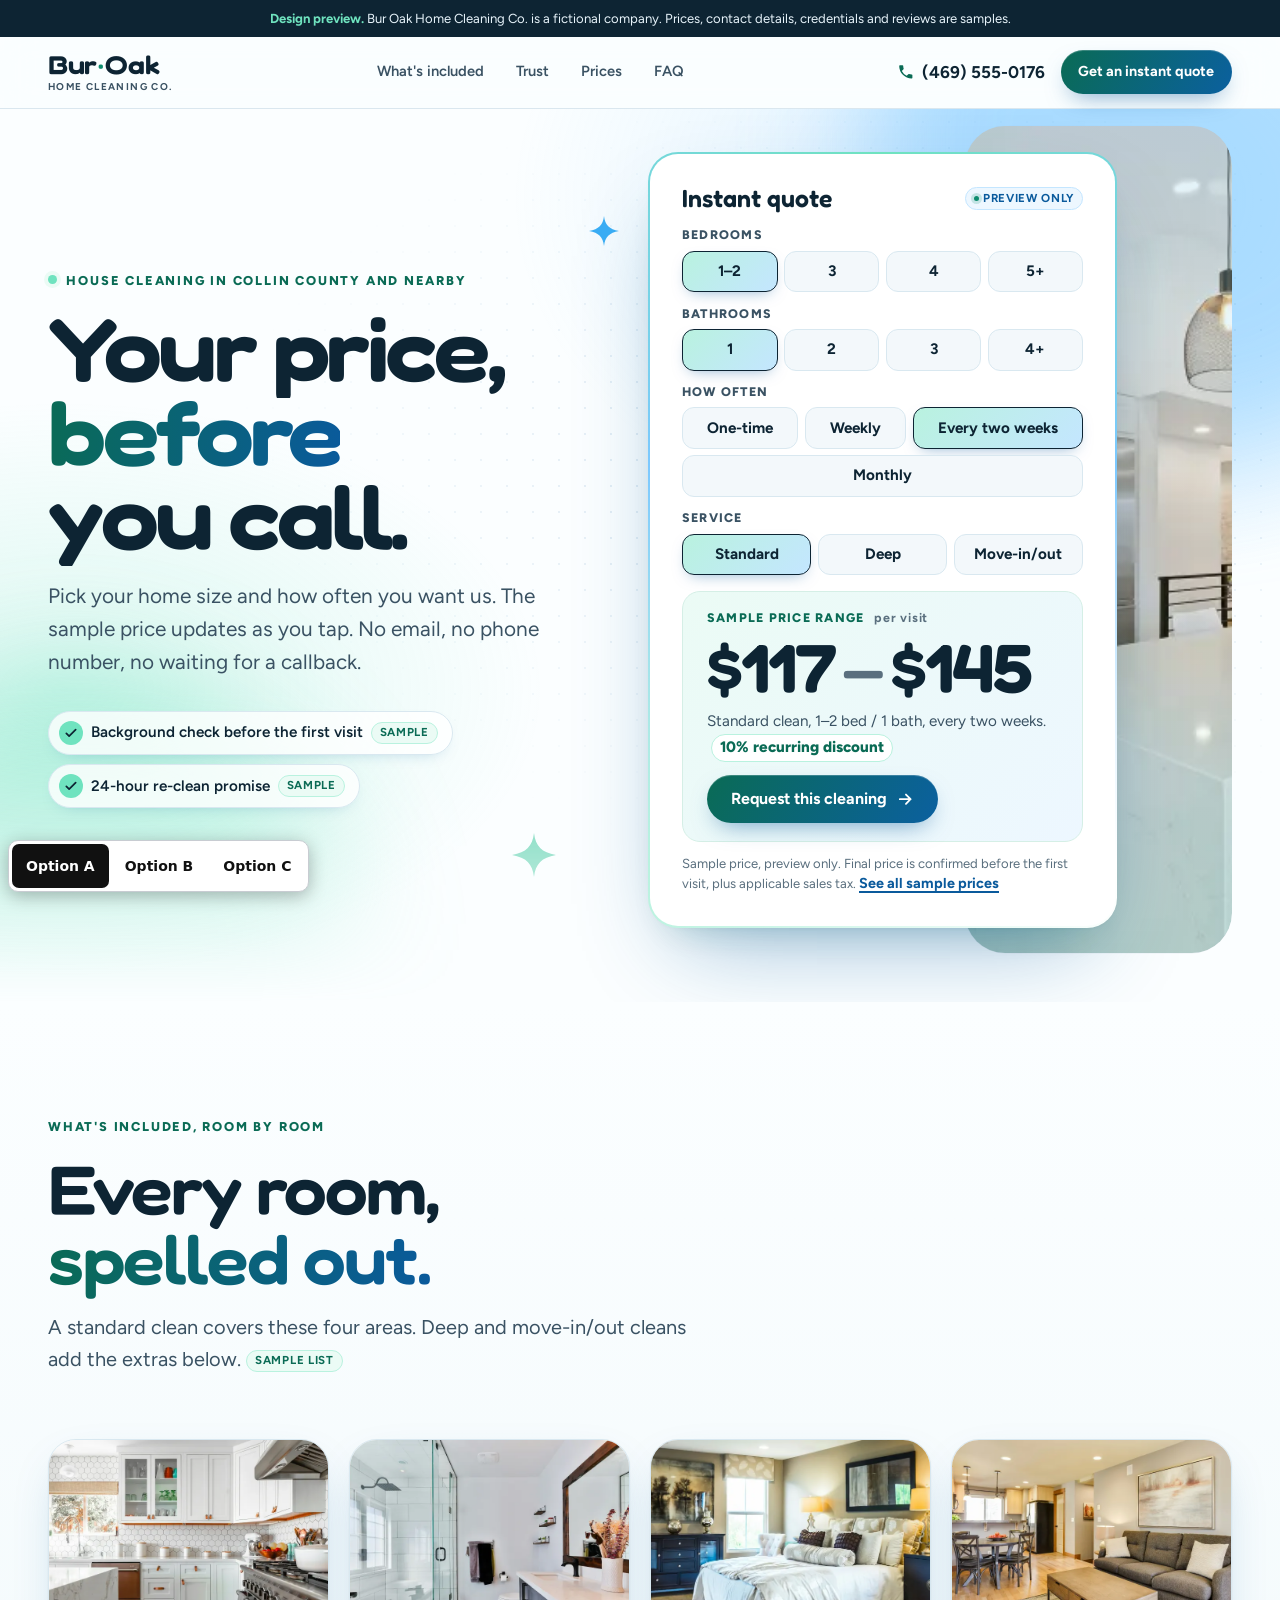
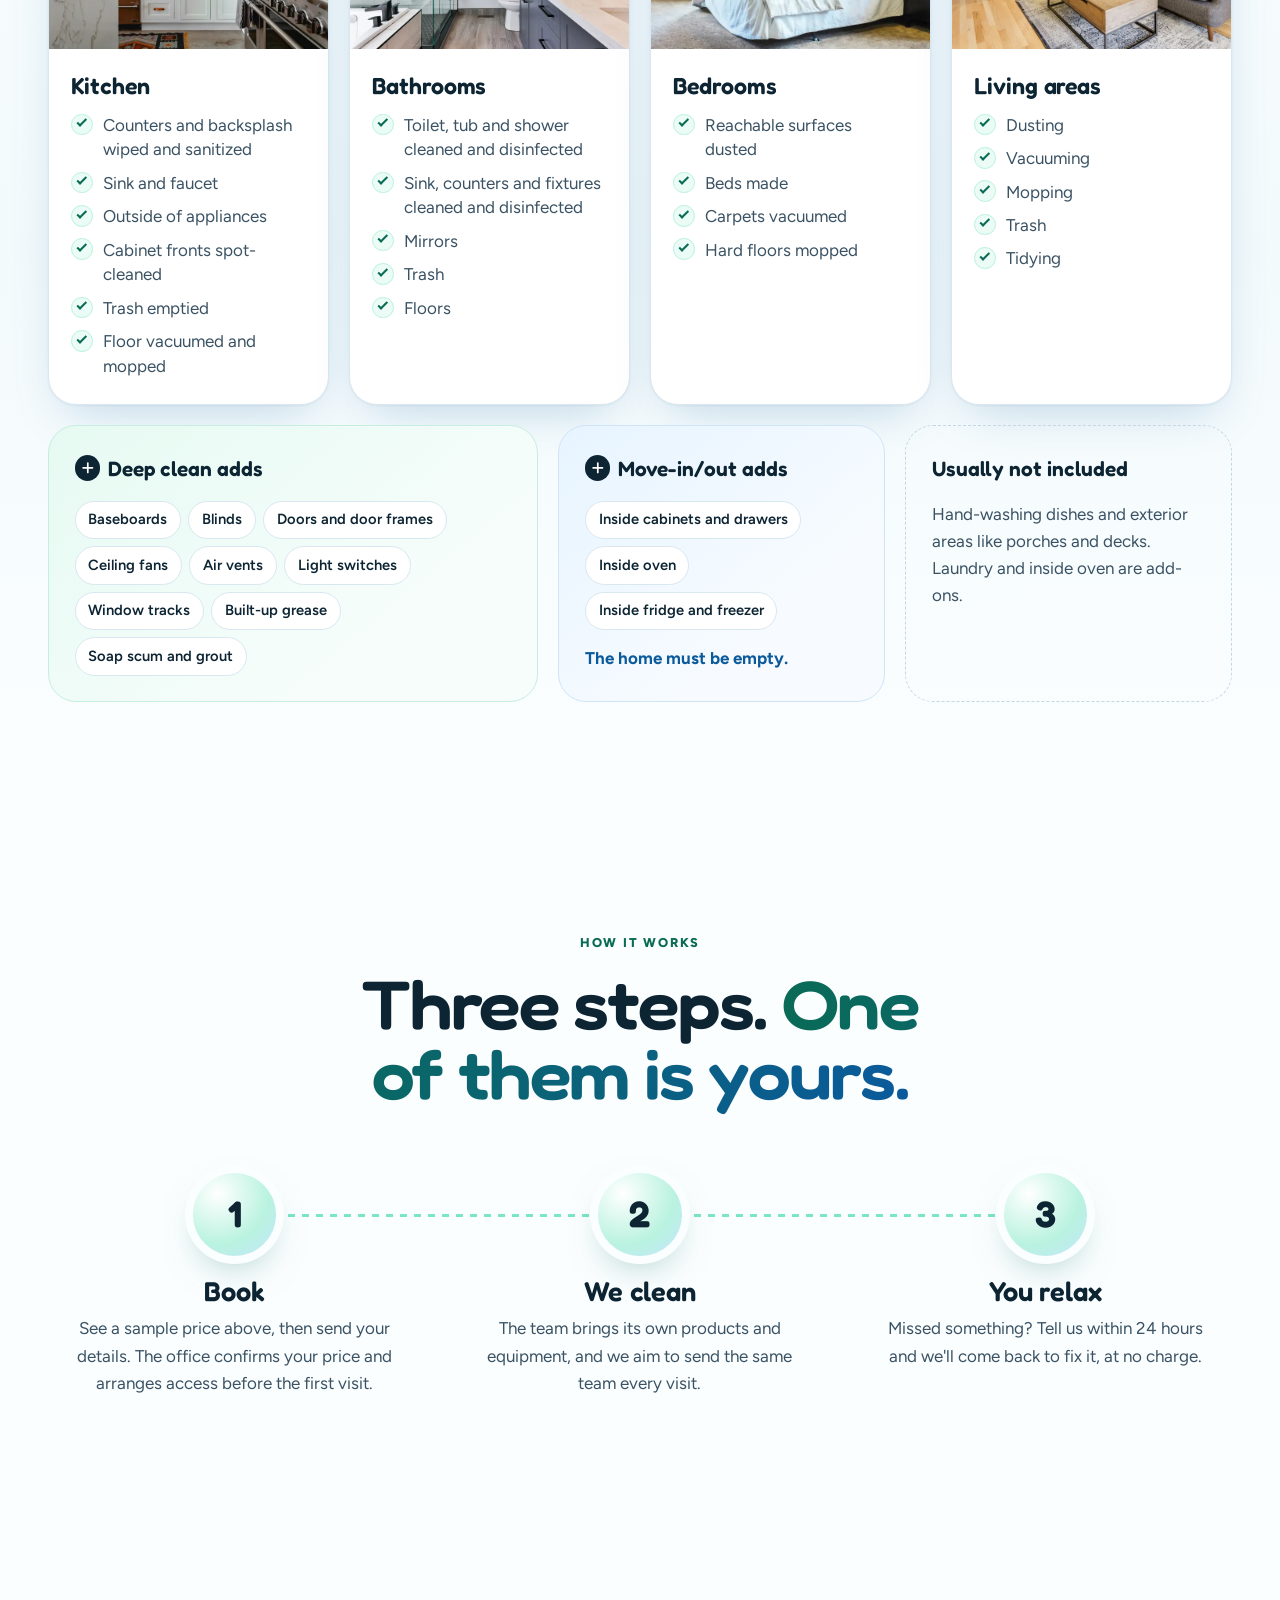
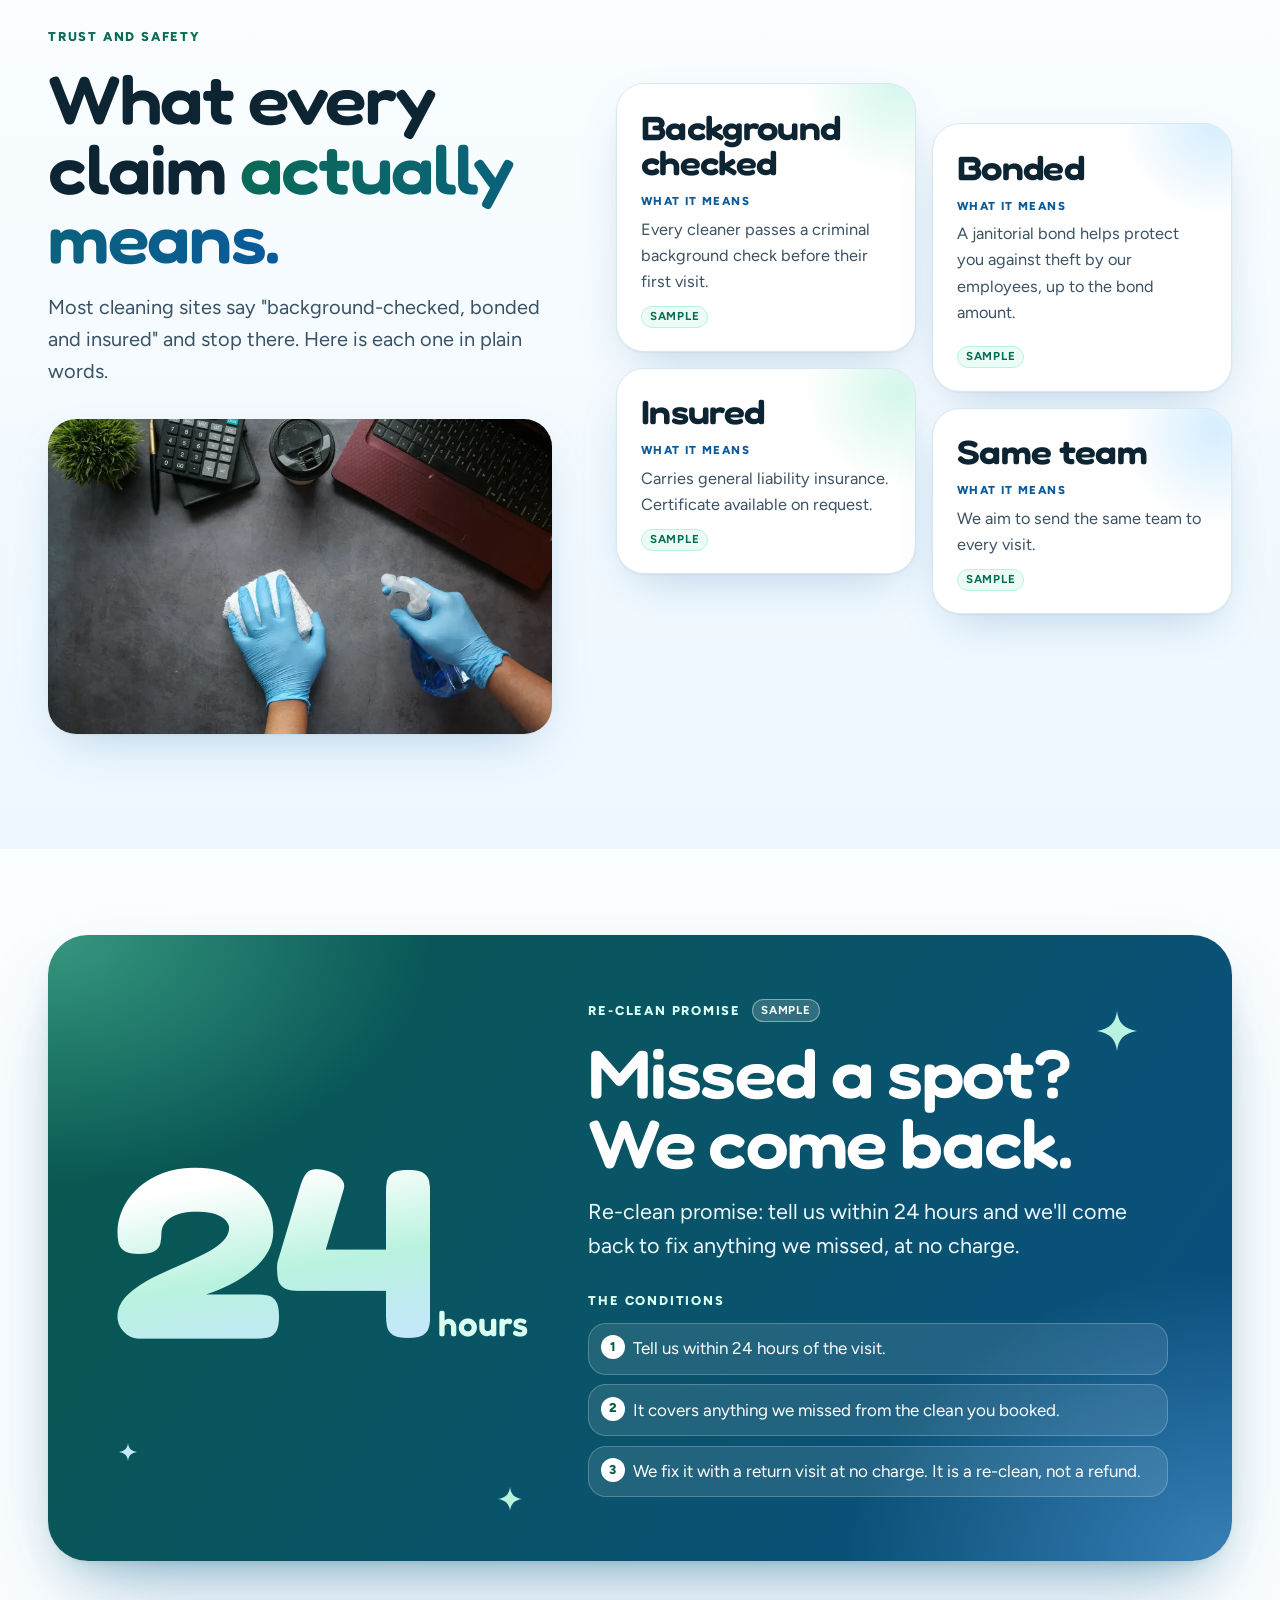
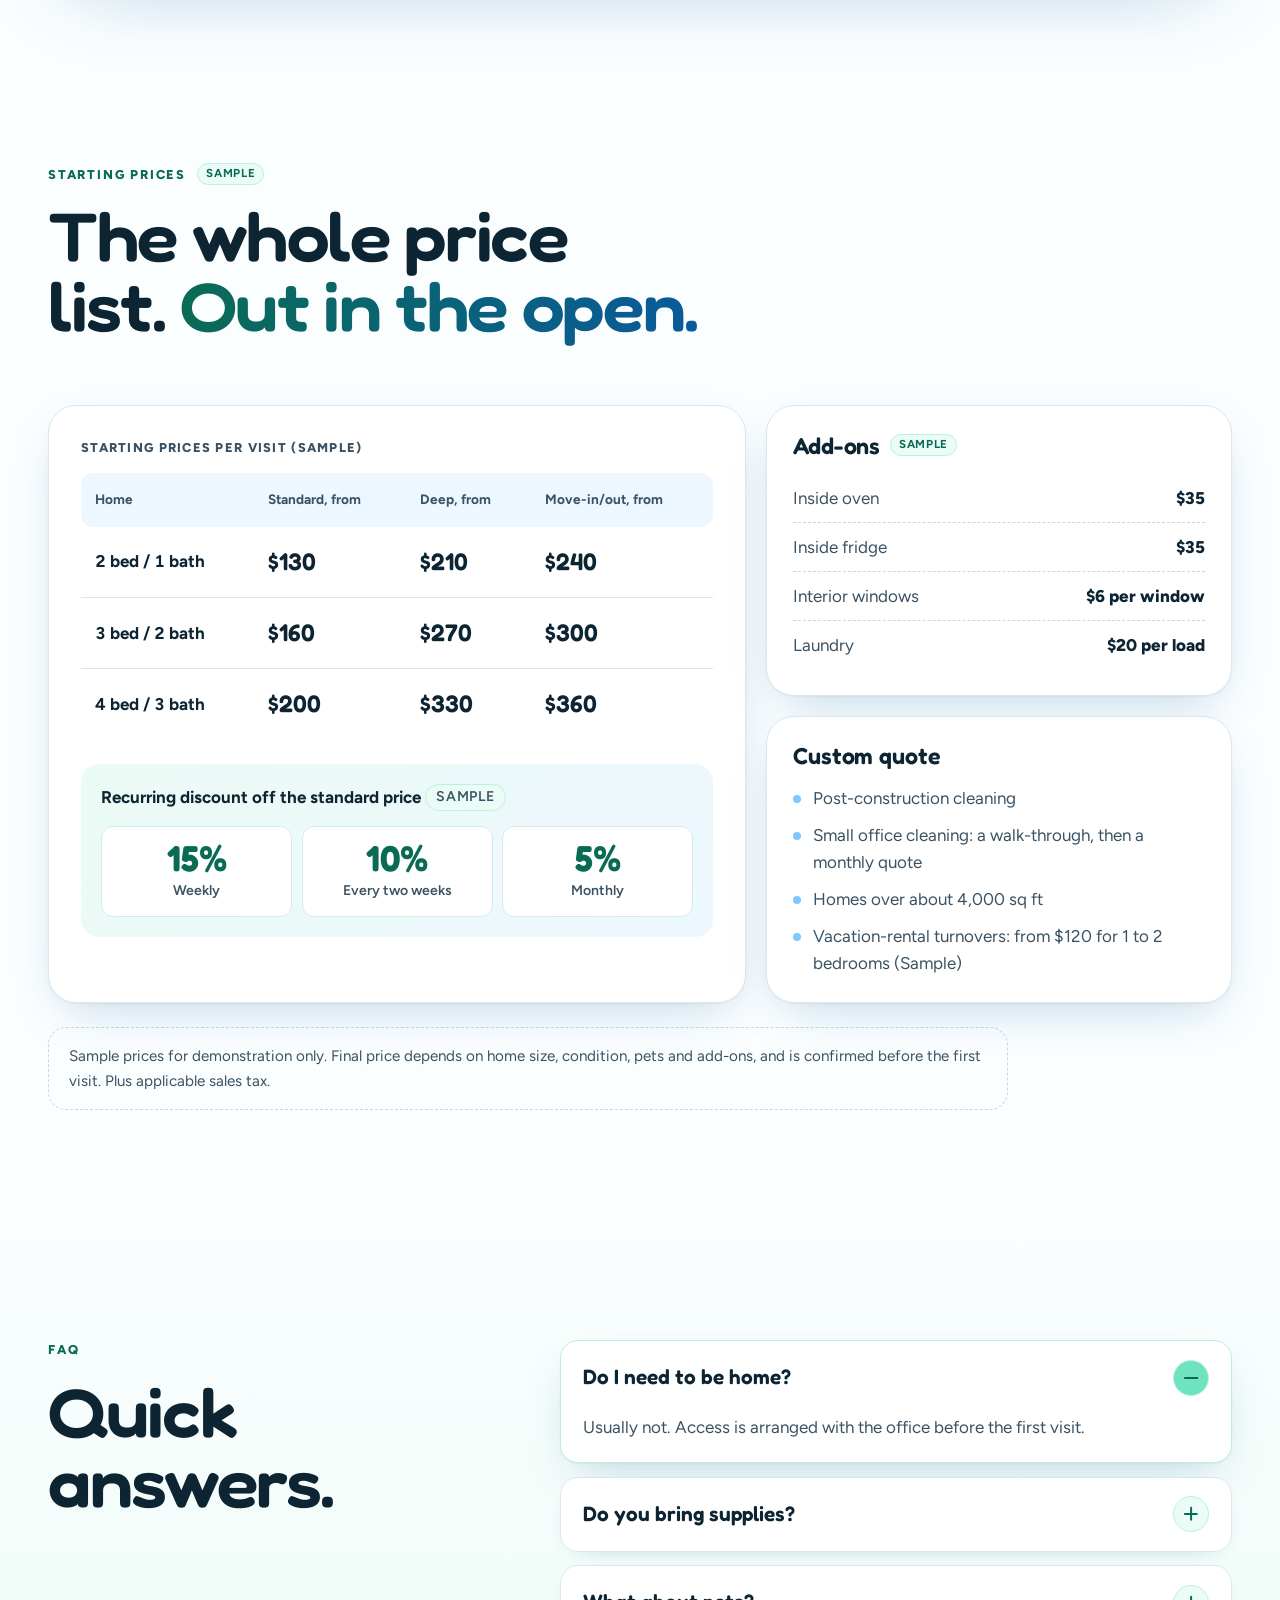
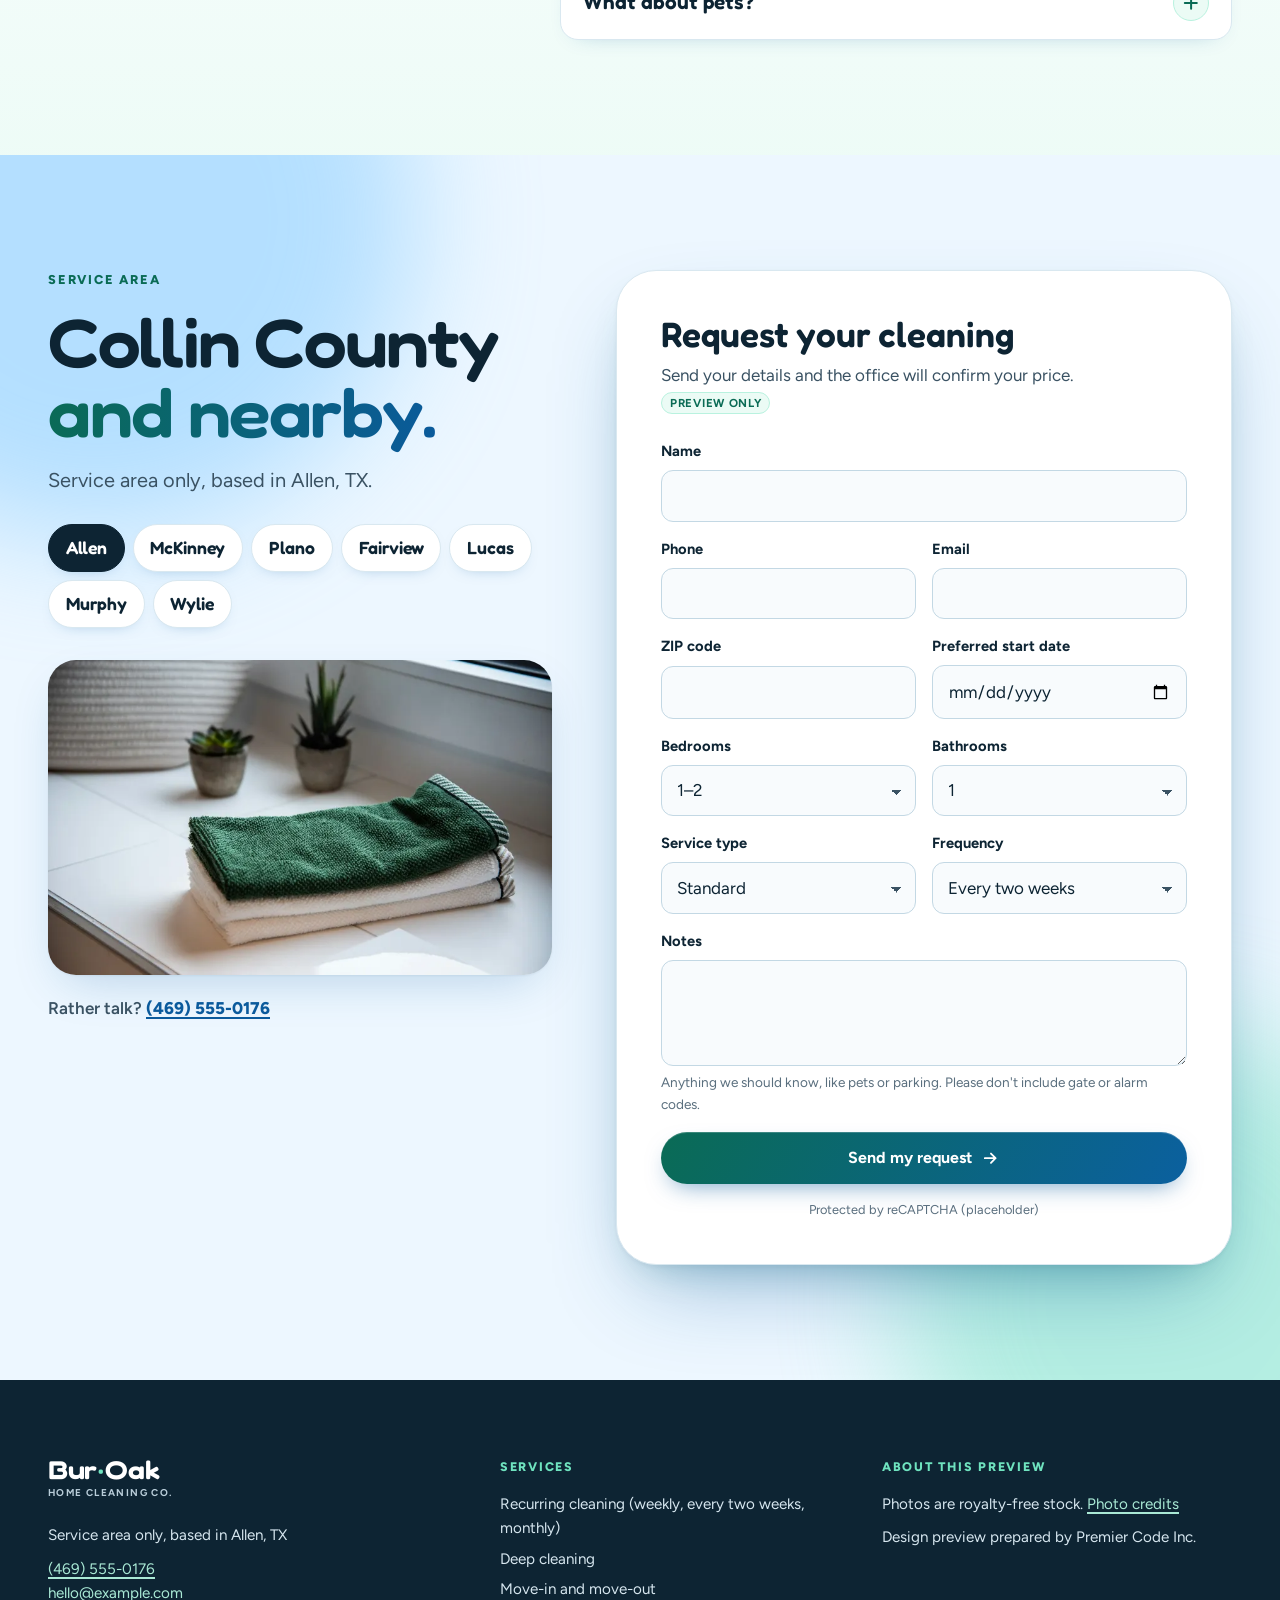
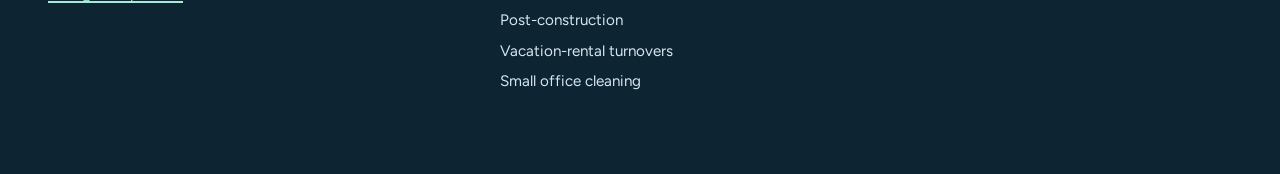
==== commit 20d30cf0: "Fix switcher padding side effects and mobile price tables on all options - Wrap each page in one con" ====
--- a/option-a/index.html
+++ b/option-a/index.html
@@ -22,6 +22,7 @@
   <script src="main.js" defer></script>
 </head>
 <body>
+  <div class="page">
   <a class="skip-link" href="#main">Skip to main content</a>
 
   <svg class="sprite" aria-hidden="true" focusable="false">
@@ -90,8 +91,8 @@
         <div class="hero-stage">
           <figure class="hero-photo">
             <picture>
-              <source type="image/webp" srcset="../assets/img/window-sheer-curtains-sunlight-01-800.webp 800w, ../assets/img/window-sheer-curtains-sunlight-01-1600.webp 1600w" sizes="(min-width: 64em) 30vw, 60vw">
-              <img src="../assets/img/window-sheer-curtains-sunlight-01-800.webp" width="800" height="1200" alt="Sunlight pouring through sheer white curtains into a calm, tidy room" fetchpriority="high">
+              <source type="image/webp" srcset="../assets/img/kitchen-pendant-lights-05-800.webp 800w, ../assets/img/kitchen-pendant-lights-05-1600.webp 1600w, ../assets/img/kitchen-pendant-lights-05-2400.webp 2400w" sizes="(min-width: 64em) 30vw, 60vw">
+              <img src="../assets/img/kitchen-pendant-lights-05-800.webp" width="800" height="534" alt="Open white kitchen with a marble island, black pendant lights and wood floors" fetchpriority="high">
             </picture>
           </figure>
 
@@ -380,9 +381,9 @@
                   <tr><th scope="col">Home</th><th scope="col">Standard, from</th><th scope="col">Deep, from</th><th scope="col">Move-in/out, from</th></tr>
                 </thead>
                 <tbody>
-                  <tr><th scope="row">2 bed / 1 bath</th><td>$130</td><td>$210</td><td>$240</td></tr>
-                  <tr><th scope="row">3 bed / 2 bath</th><td>$160</td><td>$270</td><td>$300</td></tr>
-                  <tr><th scope="row">4 bed / 3 bath</th><td>$200</td><td>$330</td><td>$360</td></tr>
+                  <tr><th scope="row">2 bed / 1 bath</th><td data-label="Standard, from">$130</td><td data-label="Deep, from">$210</td><td data-label="Move-in/out, from">$240</td></tr>
+                  <tr><th scope="row">3 bed / 2 bath</th><td data-label="Standard, from">$160</td><td data-label="Deep, from">$270</td><td data-label="Move-in/out, from">$300</td></tr>
+                  <tr><th scope="row">4 bed / 3 bath</th><td data-label="Standard, from">$200</td><td data-label="Deep, from">$330</td><td data-label="Move-in/out, from">$360</td></tr>
                 </tbody>
               </table>
             </div>
@@ -569,6 +570,7 @@
       </div>
     </div>
   </footer>
+  </div>
 <!-- REMOVE AT LAUNCH: option switcher -->
 <!-- Copy this block unchanged to the end of <body> on every option page, just before </body>.
      Per page, move aria-current="page" and the "on" class to that page's own link. Change nothing else.
--- a/option-a/styles.css
+++ b/option-a/styles.css
@@ -90,6 +90,9 @@
   .skip-link:focus { top: 1rem; color: #fff; }
 
   main:focus { outline: none; }
+  /* Wrapper so the switcher's footer clearance lands only at the very bottom, in footer color */
+  .page { background: var(--bg) linear-gradient(var(--ink), var(--ink)) bottom / 100% 50% no-repeat; }
+  main { background: var(--bg); }
 }
 
 @layer layout {
@@ -291,7 +294,7 @@
       border-radius: var(--r-xl); overflow: hidden; box-shadow: var(--shadow-card);
     }
     .hero-photo picture { height: 100%; }
-    .hero-photo img { width: 100%; height: 100%; object-fit: cover; object-position: 45% 50%; }
+    .hero-photo img { width: 100%; height: 100%; object-fit: cover; object-position: 38% 50%; }
     .hero-photo::after {
       content: ""; position: absolute; inset: 0;
       background: linear-gradient(200deg, rgb(124 200 255 / .25), transparent 50%, rgb(111 227 191 / .25));
@@ -530,10 +533,24 @@
   .table-scroll:focus-visible { outline-offset: 2px; }
   .price-table { width: 100%; font-variant-numeric: tabular-nums; }
   @media (max-width: 35.99em) {
-    .price-table th, .price-table td { padding: .75rem .45rem; }
-    .price-table thead th { font-size: .78rem; }
-    .price-table tbody th { font-size: .84rem; white-space: nowrap; }
-    .price-table td { font-size: 1.15rem !important; }
+    .price-table thead { position: absolute; width: 1px; height: 1px; overflow: hidden; clip-path: inset(50%); }
+    .price-table, .price-table tbody, .price-table tr, .price-table th, .price-table td { display: block; }
+    .price-table tbody { display: grid; gap: .75rem; }
+    .price-table tbody tr { border: 1px solid var(--line); border-radius: var(--r-md); padding: .4rem 1rem .5rem; }
+    .price-table tbody tr > * { border-bottom: 1px dashed var(--line) !important; }
+    .price-table tbody tr > :last-child { border-bottom: 0 !important; }
+    .price-table tbody th { font-family: var(--font-display); font-size: 1.2rem; padding: .6rem 0; }
+    .price-table td { display: flex; justify-content: space-between; align-items: baseline; gap: 1rem; padding: .55rem 0; font-size: 1.3rem; }
+    .price-table td::before { content: attr(data-label); font-family: var(--font-body); font-size: .92rem; font-weight: 600; color: var(--ink-2); white-space: nowrap; }
+    .price-table caption { display: block; }
+    .table-card { padding: .9rem; }
+    .discounts { padding: .9rem; }
+    .discounts ul { gap: .4rem; }
+    .discounts li { padding: .6rem .25rem; min-width: 0; }
+    .discounts li span { font-size: .8rem; line-height: 1.3; display: block; }
+    .table-scroll { overflow: visible; }
+    .price-table tbody { grid-template-columns: minmax(0, 1fr); }
+    .price-table tbody tr { width: auto; min-width: 0; }
   }
   .price-table caption { text-align: left; font-weight: 800; font-size: .8rem; letter-spacing: .1em; text-transform: uppercase; color: var(--ink-2); padding-bottom: .9rem; }
   .price-table th, .price-table td { text-align: left; padding: 1rem .9rem; border-bottom: 1px solid var(--line); }
@@ -653,7 +670,7 @@
 
   /* ---------- Footer ---------- */
   .site-footer {
-    background: var(--ink); color: #d6e6ef; padding-top: clamp(3.5rem, 6vw, 5rem); padding-bottom: 7rem; font-size: .95rem;
+    background: var(--ink); color: #d6e6ef; padding-top: clamp(3.5rem, 6vw, 5rem); padding-bottom: 3rem; font-size: .95rem;
   }
   .site-footer a { color: #a9e9d5; }
   .site-footer a:hover { color: #fff; }
@@ -747,3 +764,6 @@
     @media (min-width: 64em) { .claim:nth-child(even), .claim:nth-child(even):hover { transform: translateY(2.5rem); } }
   }
 }
+
+/* Unlayered on purpose: the switcher CSS already pads the footer by 5rem, so the wrapper must not double it */
+body > .page.page { padding-bottom: 0; }
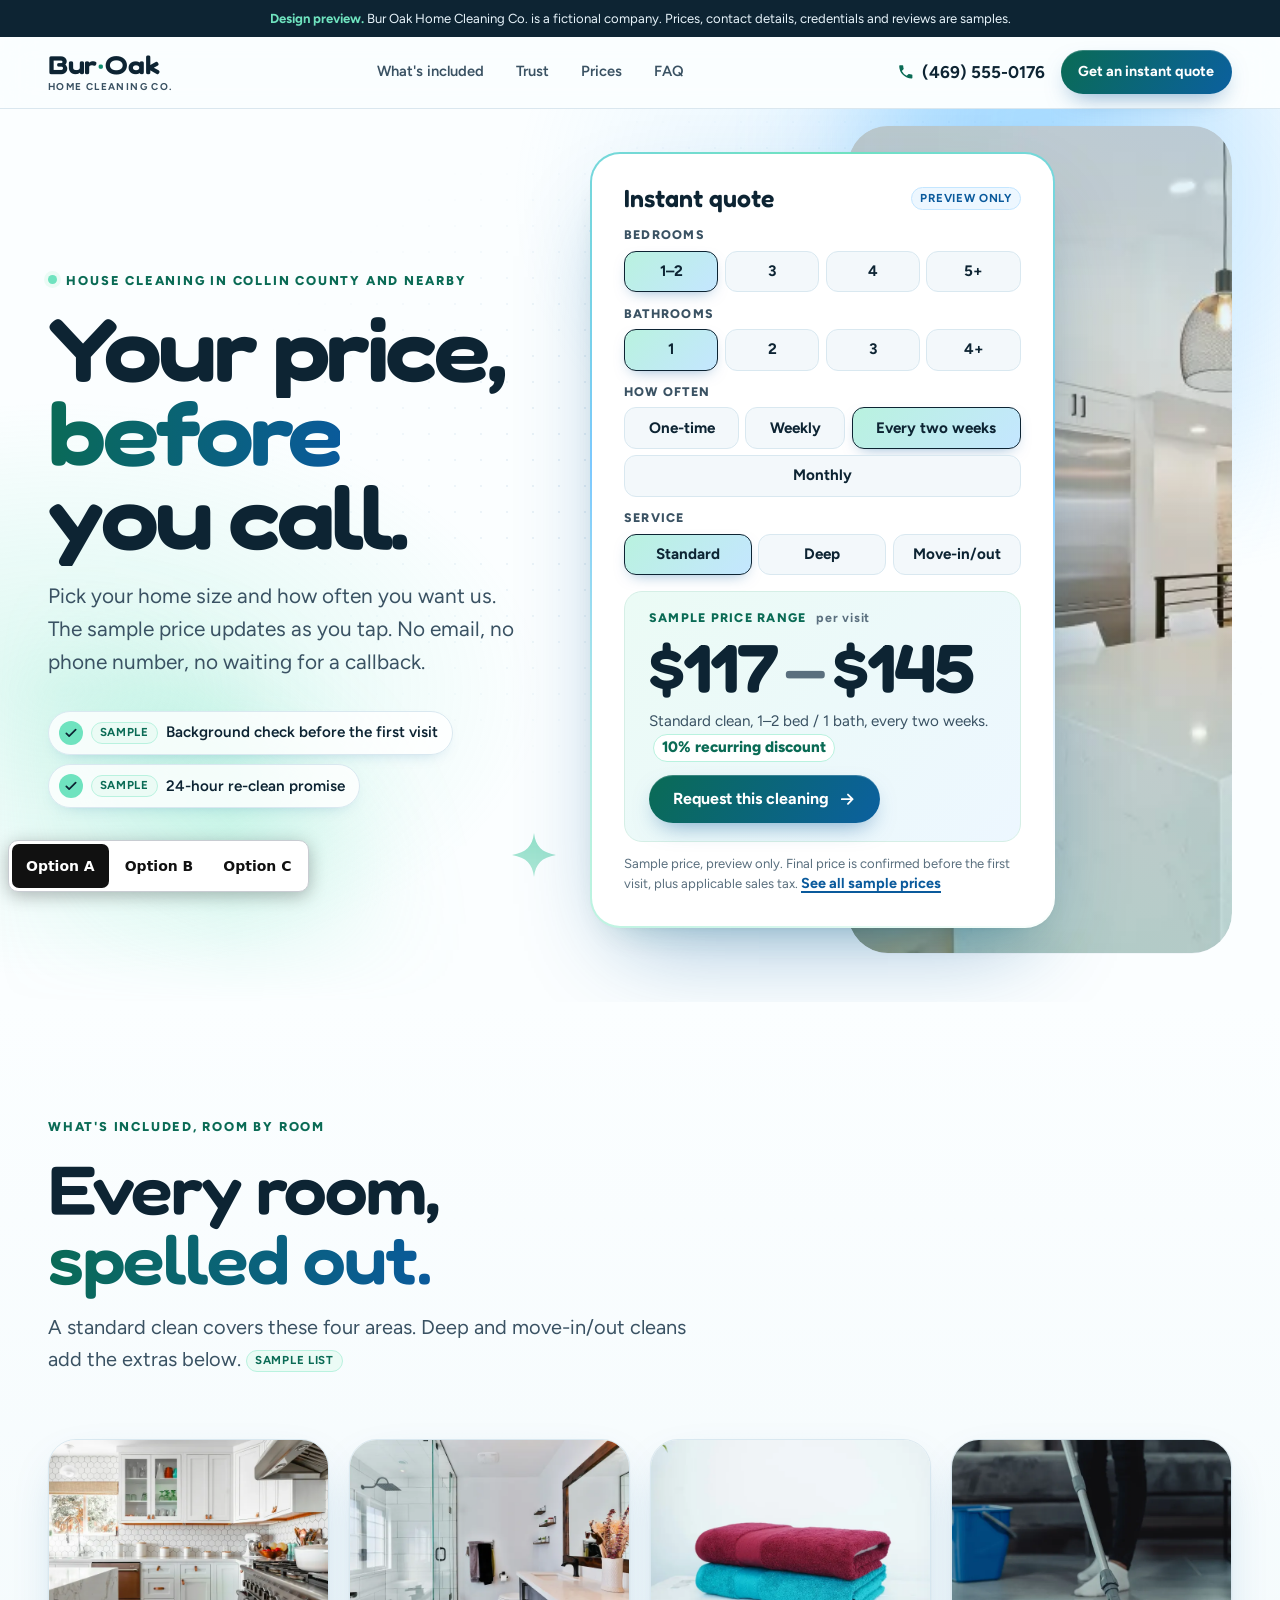
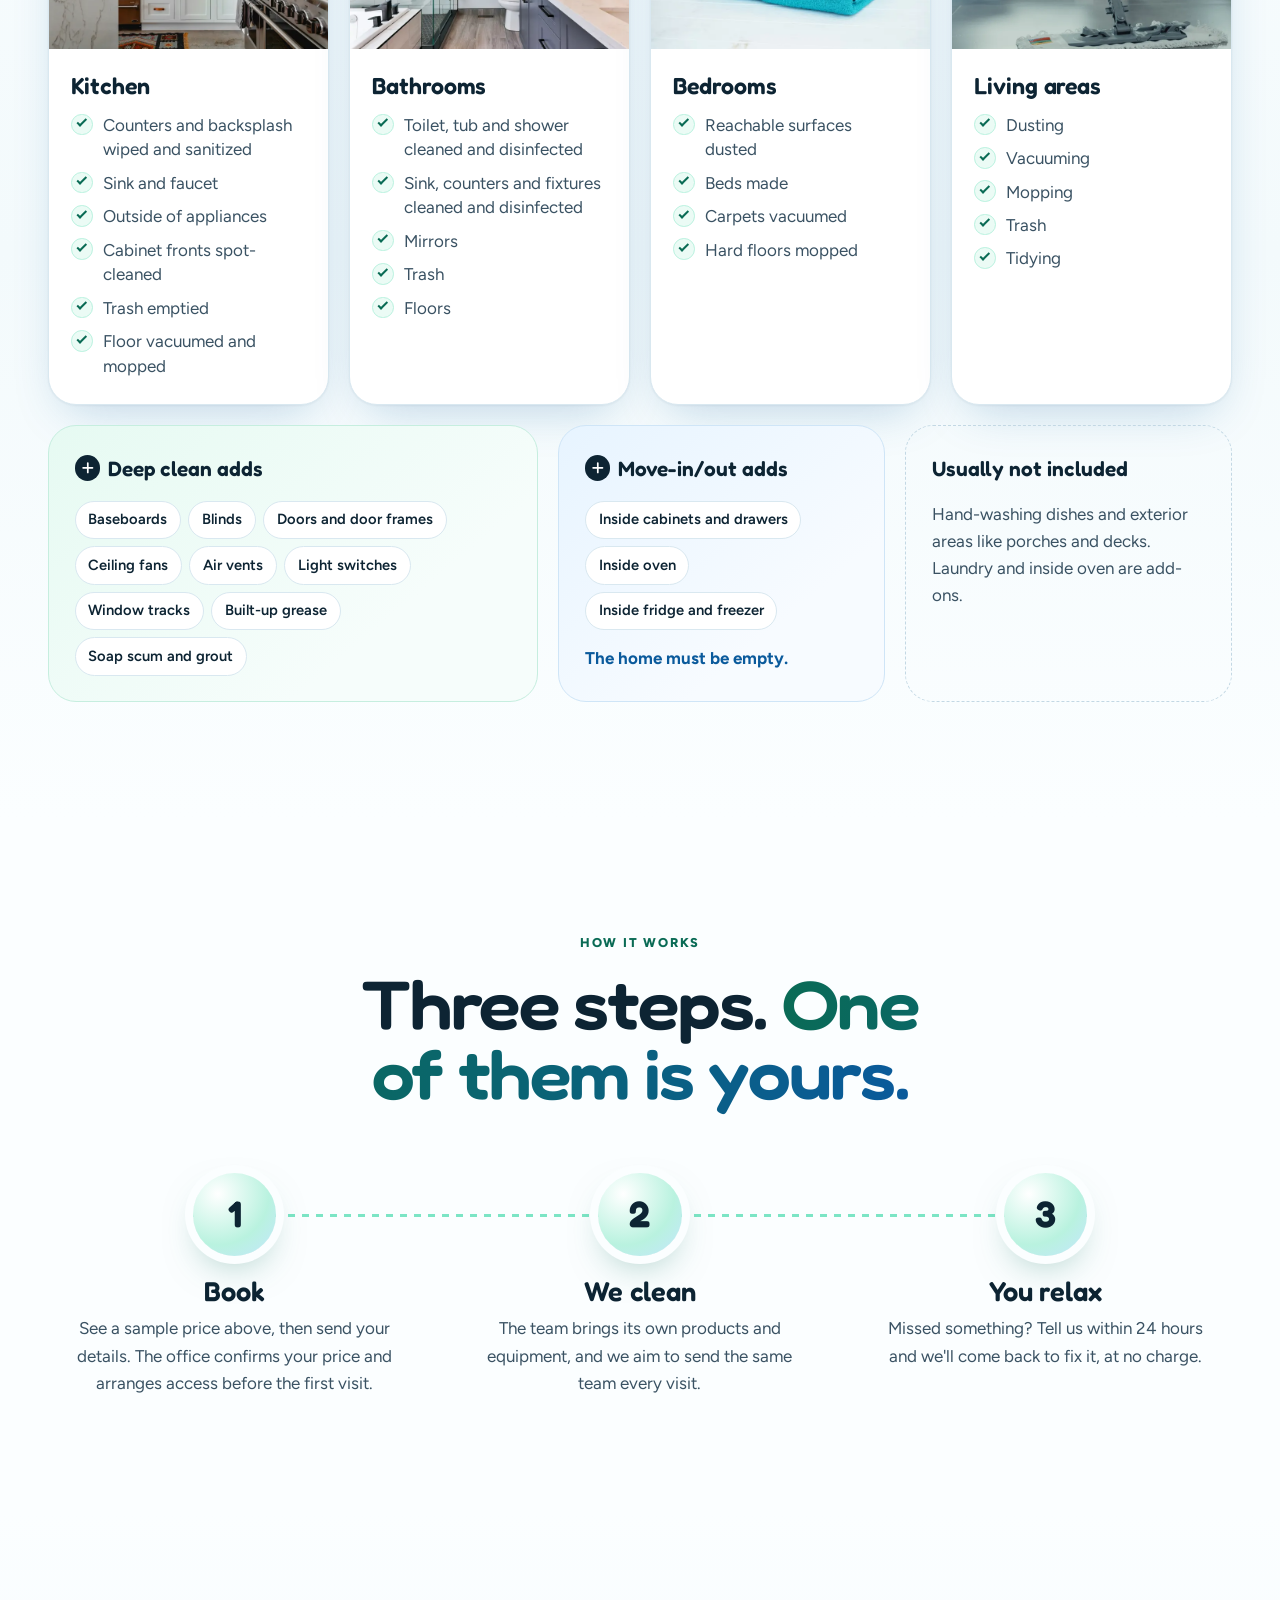
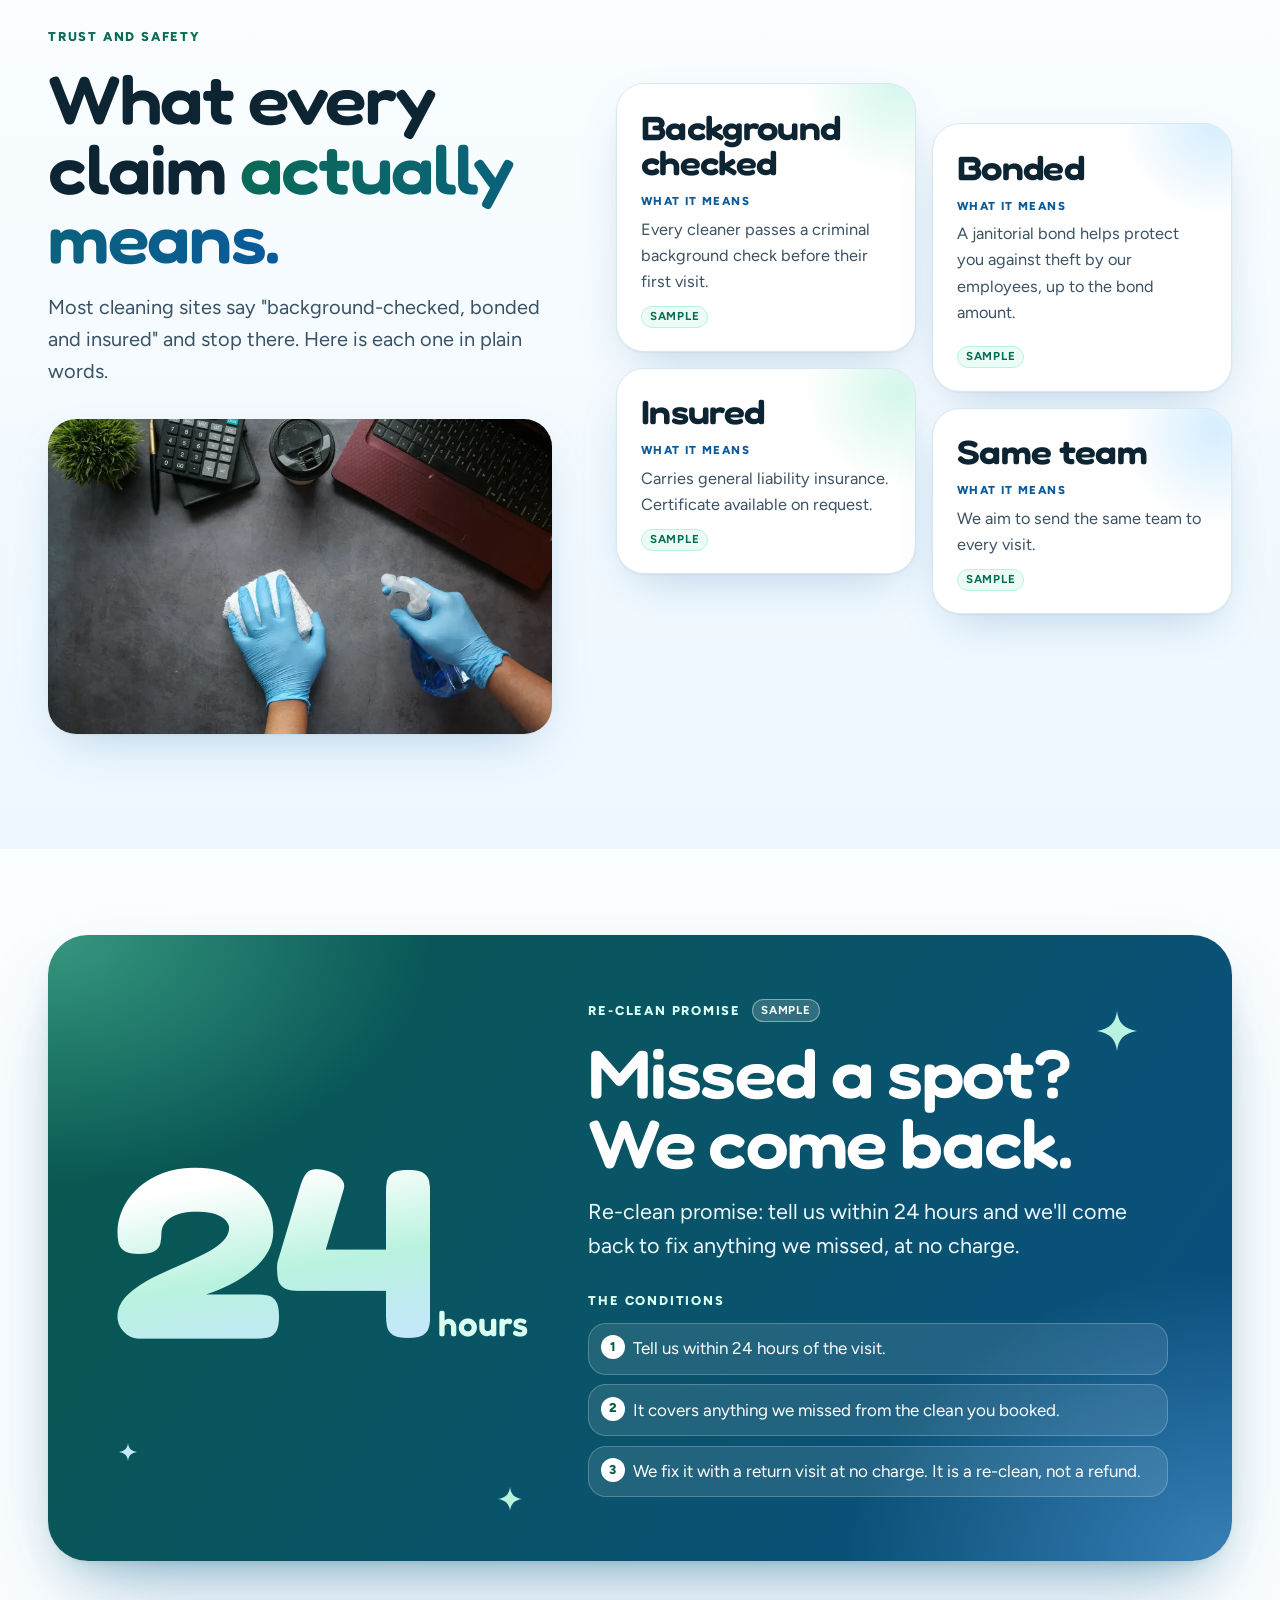
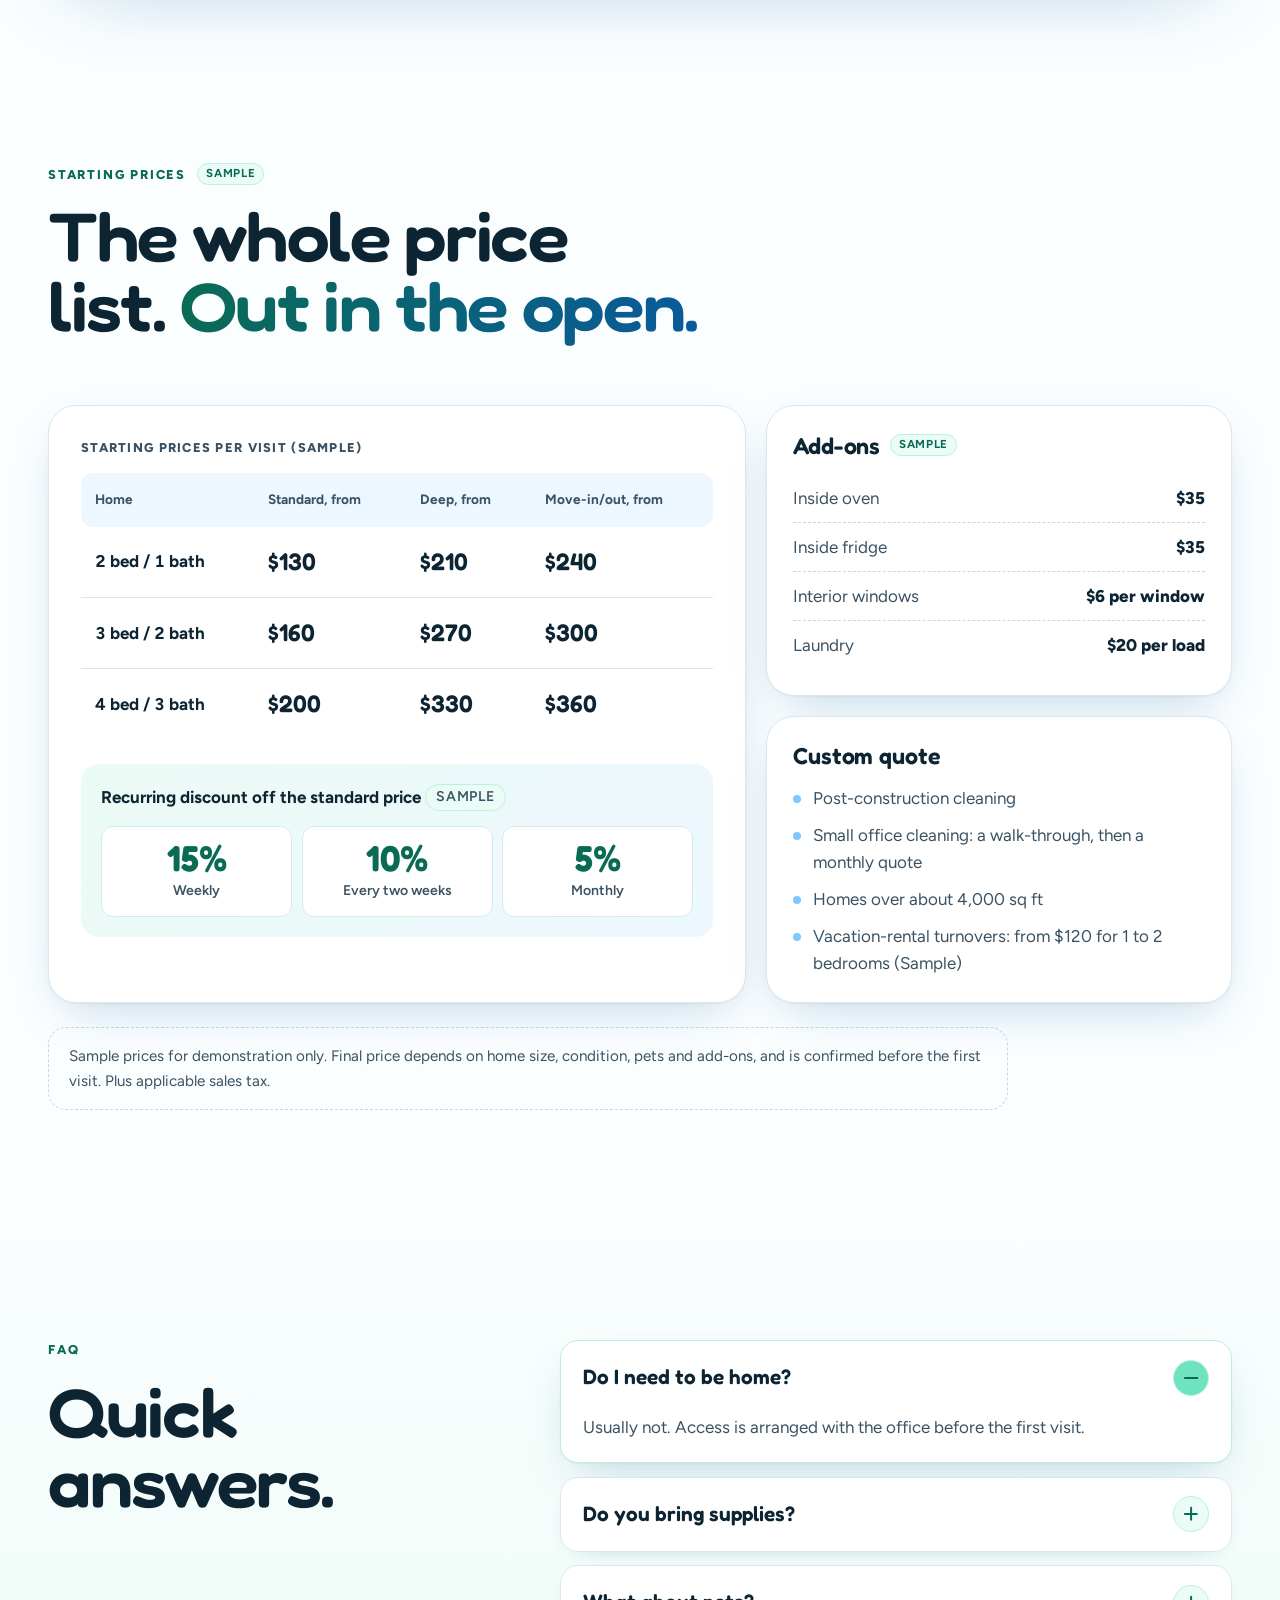
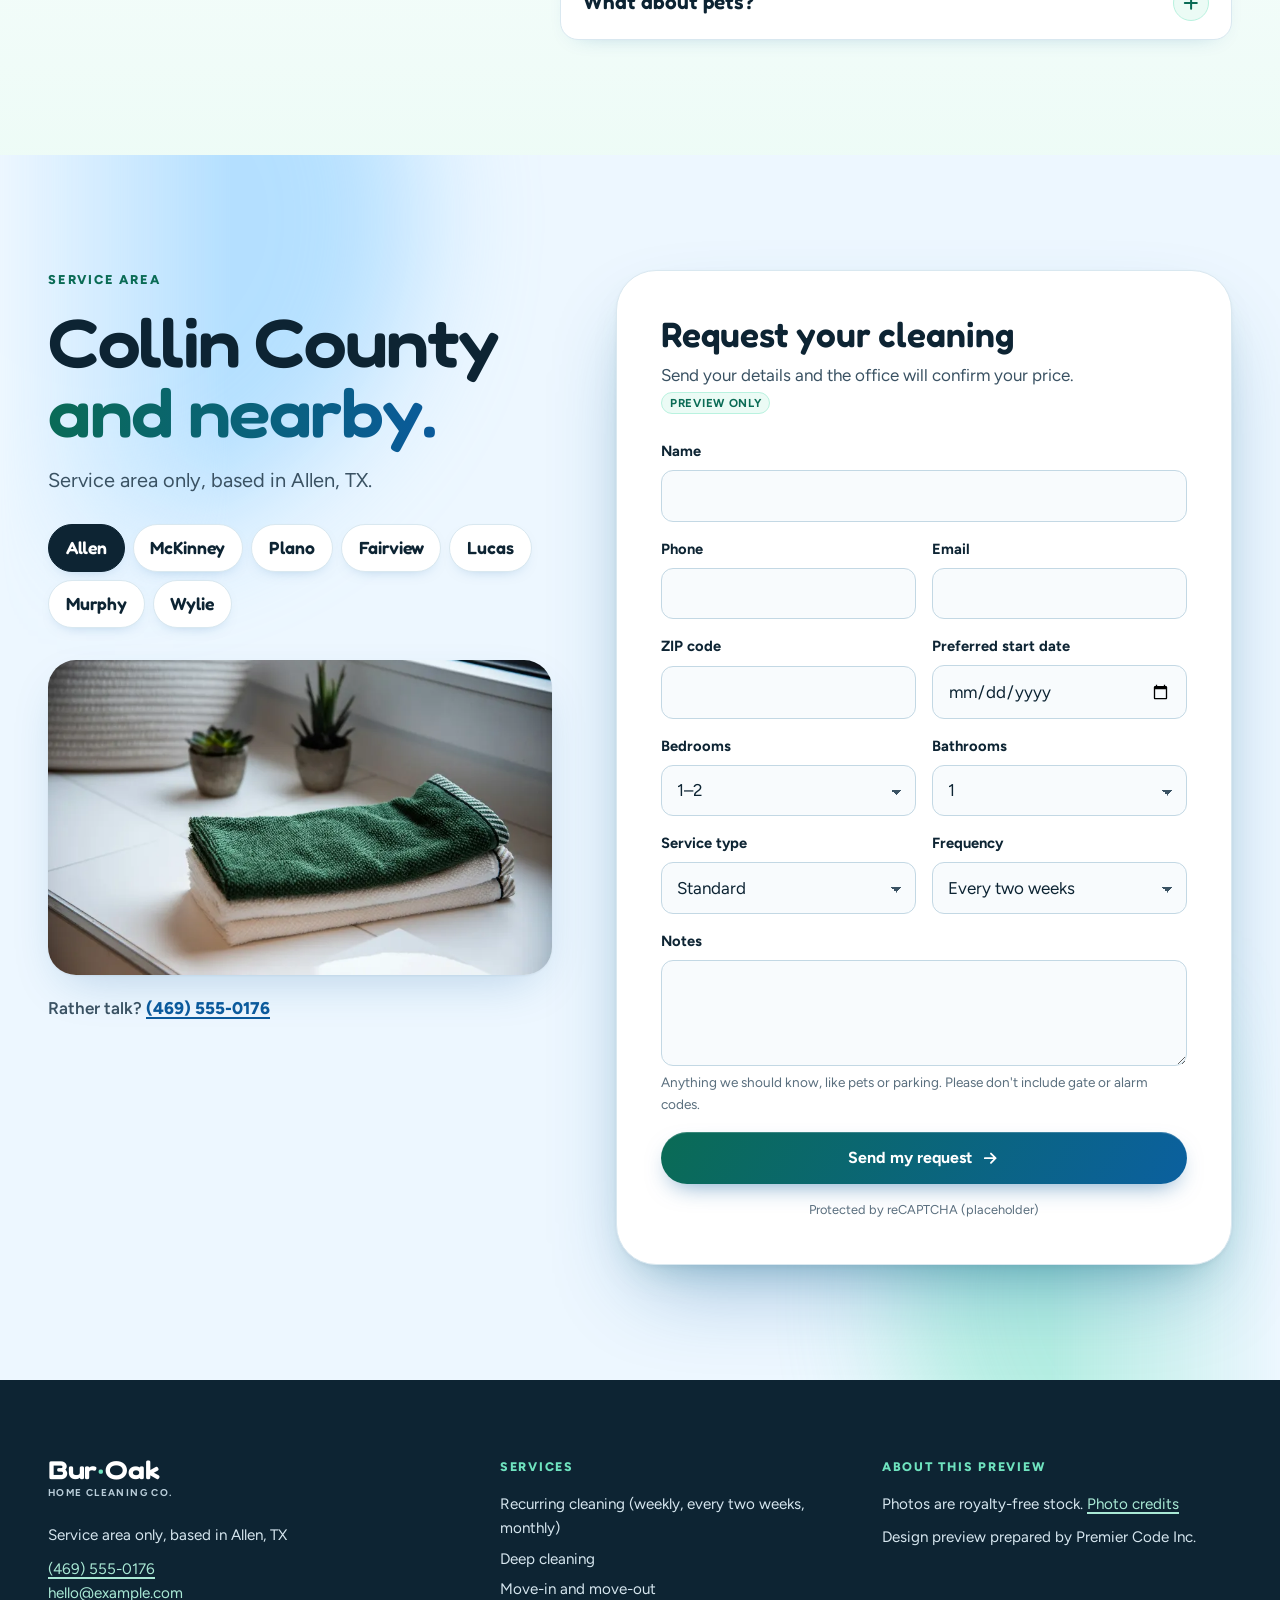
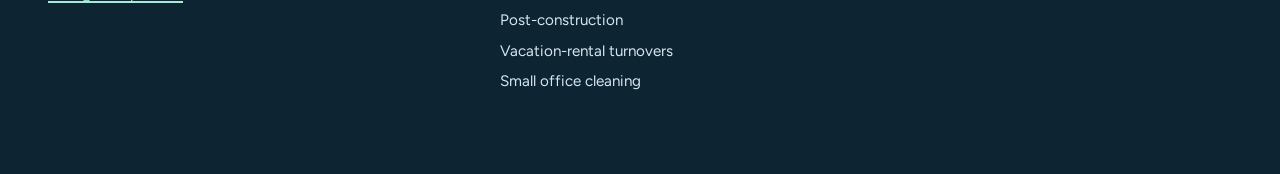
==== commit f3197da6: "Apply design review round 1 fixes across all options and credits - Option A: wider hero photo, price" ====
--- a/option-a/index.html
+++ b/option-a/index.html
@@ -159,8 +159,8 @@
           </div>
         </div>
         <ul class="hero-proof" aria-label="Up front, in plain words">
-          <li><svg aria-hidden="true"><use href="#tick"/></svg>Background check before the first visit <span class="tag">Sample</span></li>
-          <li><svg aria-hidden="true"><use href="#tick"/></svg>24-hour re-clean promise <span class="tag">Sample</span></li>
+          <li><svg aria-hidden="true"><use href="#tick"/></svg><span class="tag">Sample</span> Background check before the first visit</li>
+          <li><svg aria-hidden="true"><use href="#tick"/></svg><span class="tag">Sample</span> 24-hour re-clean promise</li>
         </ul>
       </div>
     </section>
@@ -215,8 +215,8 @@
           <article class="room reveal">
             <div class="room-img">
               <picture>
-                <source type="image/webp" srcset="../assets/img/bedroom-white-comforter-01-800.webp 800w, ../assets/img/bedroom-white-comforter-01-1600.webp 1600w" sizes="(min-width: 64em) 25vw, (min-width: 40em) 45vw, 92vw">
-                <img src="../assets/img/bedroom-white-comforter-01-800.webp" width="800" height="467" loading="lazy" decoding="async" alt="Neatly made bed with white bedding, lamps on both sides and a dark wood dresser">
+                <source type="image/webp" srcset="../assets/img/towels-stack-three-03-800.webp 800w, ../assets/img/towels-stack-three-03-1600.webp 1600w" sizes="(min-width: 64em) 25vw, (min-width: 40em) 45vw, 92vw">
+                <img src="../assets/img/towels-stack-three-03-800.webp" width="800" height="534" loading="lazy" decoding="async" alt="Two neatly folded bath towels stacked on a white table">
               </picture>
             </div>
             <div class="room-body">
@@ -232,8 +232,8 @@
           <article class="room reveal">
             <div class="room-img">
               <picture>
-                <source type="image/webp" srcset="../assets/img/living-room-gray-sofa-03-800.webp 800w, ../assets/img/living-room-gray-sofa-03-1600.webp 1600w" sizes="(min-width: 64em) 25vw, (min-width: 40em) 45vw, 92vw">
-                <img src="../assets/img/living-room-gray-sofa-03-800.webp" width="800" height="534" loading="lazy" decoding="async" alt="Tidy living room with a gray sofa and wood coffee table, open to the dining area and kitchen">
+                <source type="image/webp" srcset="../assets/img/mop-tile-floor-04-800.webp 800w, ../assets/img/mop-tile-floor-04-1600.webp 1600w" sizes="(min-width: 64em) 25vw, (min-width: 40em) 45vw, 92vw">
+                <img class="pos-mop" src="../assets/img/mop-tile-floor-04-800.webp" width="800" height="1200" loading="lazy" decoding="async" alt="Person mopping a tile floor in a living room, with a blue bucket nearby">
               </picture>
             </div>
             <div class="room-body">
--- a/option-a/styles.css
+++ b/option-a/styles.css
@@ -111,7 +111,6 @@
     vertical-align: .15em; white-space: nowrap;
   }
   .tag-live { color: var(--sky-700); background: var(--sky-50); border-color: var(--sky-200); }
-  .tag-live::before { content: ""; width: .5em; height: .5em; border-radius: 50%; background: #0d8c6e; box-shadow: 0 0 0 3px rgb(13 140 110 / .18); }
   .tag-light { color: #fff; background: rgb(255 255 255 / .16); border-color: rgb(255 255 255 / .4); }
 
   /* ---------- Preview bar ---------- */
@@ -243,7 +242,15 @@
       radial-gradient(50rem 30rem at 5% 65%, rgb(111 227 191 / .22), transparent 60%),
       var(--bg);
   }
-  .hero-sky { position: absolute; inset: 0; z-index: -1; pointer-events: none; mask-image: linear-gradient(#000 65%, transparent); -webkit-mask-image: linear-gradient(#000 65%, transparent); }
+  .hero-sky, .book-sky { position: absolute; inset: 0; left: 50%; right: auto; width: min(100%, calc(var(--wrap) + 24rem)); translate: -50% 0; }
+  .hero-sky { z-index: -1; pointer-events: none; }
+  .hero-sky, .book-sky {
+    -webkit-mask-image: linear-gradient(#000 65%, transparent), linear-gradient(90deg, transparent, #000 18%, #000 82%, transparent);
+    -webkit-mask-composite: source-in;
+    mask-image: linear-gradient(#000 65%, transparent), linear-gradient(90deg, transparent, #000 18%, #000 82%, transparent);
+    mask-composite: intersect;
+  }
+  .book-sky { -webkit-mask-image: linear-gradient(90deg, transparent, #000 18%, #000 82%, transparent); mask-image: linear-gradient(90deg, transparent, #000 18%, #000 82%, transparent); }
   .hero-sky::after {
     content: ""; position: absolute; inset: 0;
     background-image: radial-gradient(rgb(10 90 156 / .12) 1.2px, transparent 1.4px);
@@ -266,12 +273,12 @@
   .hero-grid { display: grid; gap: 1.75rem clamp(2rem, 5vw, 4rem); align-items: center; }
   .hero-title {
     font-family: var(--font-display); font-weight: 650; font-variation-settings: "wdth" 112;
-    font-size: clamp(2.9rem, 1.2rem + 5.4vw, 6.5rem); line-height: .95; letter-spacing: -.035em;
+    font-size: clamp(2.7rem, 1.2rem + 5.4vw, 5.75rem); line-height: .95; letter-spacing: -.035em;
   }
   .hero-title .line { display: block; overflow: hidden; padding-bottom: .08em; margin-bottom: -.08em; }
   .hero-title .line > span { display: inline-block; }
   .hero-title .hl { position: relative; }
-  .hero-lede { font-size: clamp(1.05rem, .95rem + .5vw, 1.3rem); color: var(--ink-2); max-width: 33rem; margin-top: 1.25rem; }
+  .hero-lede { font-size: clamp(1.05rem, .95rem + .5vw, 1.3rem); color: var(--ink-2); max-width: 33rem; margin-top: clamp(.9rem, 2vw, 1.25rem); }
   .hero-proof { display: flex; flex-wrap: wrap; gap: .6rem; }
   .hero-proof li {
     display: inline-flex; align-items: center; gap: .5rem; flex-wrap: wrap;
@@ -279,27 +286,31 @@
     background: rgb(255 255 255 / .8); border: 1px solid var(--line); font-weight: 600; font-size: .95rem;
     box-shadow: 0 6px 18px -12px rgb(10 90 156 / .4);
   }
+  .hero-proof li { flex-wrap: nowrap; }
+  .hero-proof .tag { vertical-align: 0; }
   .hero-proof svg { width: 1.5rem; height: 1.5rem; padding: .25rem; border-radius: 50%; background: var(--mint); color: var(--ink); flex: none; }
 
   .hero-stage { position: relative; }
   .hero-photo { display: none; }
 
   @media (min-width: 64em) {
-    .hero-grid { grid-template-columns: minmax(0, 1fr) minmax(0, 1.08fr); grid-template-areas: "copy stage" "proof stage"; row-gap: 2rem; }
+    .hero-grid { grid-template-columns: minmax(0, .9fr) minmax(0, 1.2fr); grid-template-areas: "copy stage" "proof stage"; row-gap: 2rem; }
     .hero-copy { grid-area: copy; align-self: end; }
     .hero-proof { grid-area: proof; align-self: start; }
     .hero-stage { grid-area: stage; display: grid; align-items: center; }
     .hero-photo {
-      display: block; position: absolute; top: -1.75rem; bottom: -1.75rem; right: 0; width: 46%;
+      display: block; position: absolute; top: -1.75rem; bottom: -1.75rem; right: 0; width: 60%;
       border-radius: var(--r-xl); overflow: hidden; box-shadow: var(--shadow-card);
     }
     .hero-photo picture { height: 100%; }
-    .hero-photo img { width: 100%; height: 100%; object-fit: cover; object-position: 38% 50%; }
+    .hero-photo img { width: 100%; height: 100%; object-fit: cover; object-position: 30% 50%; }
     .hero-photo::after {
       content: ""; position: absolute; inset: 0;
       background: linear-gradient(200deg, rgb(124 200 255 / .25), transparent 50%, rgb(111 227 191 / .25));
     }
-    .quote-card { width: 80%; }
+    .quote-card { width: min(31rem, 72%); }
+    .seg-wrap label { flex: 1 1 auto; }
+    .seg-wrap span { padding-inline: .55rem; }
   }
 
   /* ---------- Quote card ---------- */
@@ -372,6 +383,13 @@
   .b2 { top: 2.6rem; right: 3.4rem; width: 12px; height: 12px; fill: #3aaef5; }
   .b3 { top: 3.6rem; right: 1rem; width: 10px; height: 10px; }
 
+  @media (max-width: 63.99em) {
+    .quote-card { display: flex; flex-direction: column; }
+    .quote-head { order: 0; }
+    .price-panel { order: 1; margin: 0 0 1.1rem; }
+    .quote-form { order: 2; }
+    .quote-note { order: 3; }
+  }
   /* No-JS: static widget */
   html:not(.js) .quote-form { display: none; }
   html:not(.js) .price-panel { margin-top: 0; }
@@ -390,6 +408,7 @@
   .room-img { aspect-ratio: 16 / 9; overflow: hidden; }
   @media (min-width: 40em) { .room-img { aspect-ratio: 4 / 3; } }
   .room-img picture { height: 100%; }
+  .room-img img.pos-mop { object-position: 50% 58%; }
   .room-img img { width: 100%; height: 100%; object-fit: cover; transition: transform .8s var(--ease-out); }
   .room:hover .room-img img { transform: scale(1.05); }
   .room-body { padding: 1.4rem 1.4rem 1.6rem; }
@@ -616,7 +635,7 @@
 
   /* ---------- Booking ---------- */
   .book { overflow: hidden; isolation: isolate; background: var(--sky-50); }
-  .book-sky { position: absolute; inset: 0; z-index: -1; }
+  .book-sky { z-index: -1; }
   .book .blob-mint { left: auto; right: -10rem; bottom: -12rem; opacity: .45; }
   .book .blob-sky { right: auto; left: -14rem; top: -16rem; opacity: .5; }
   .book-grid { display: grid; gap: clamp(2rem, 5vw, 4.5rem); align-items: start; }
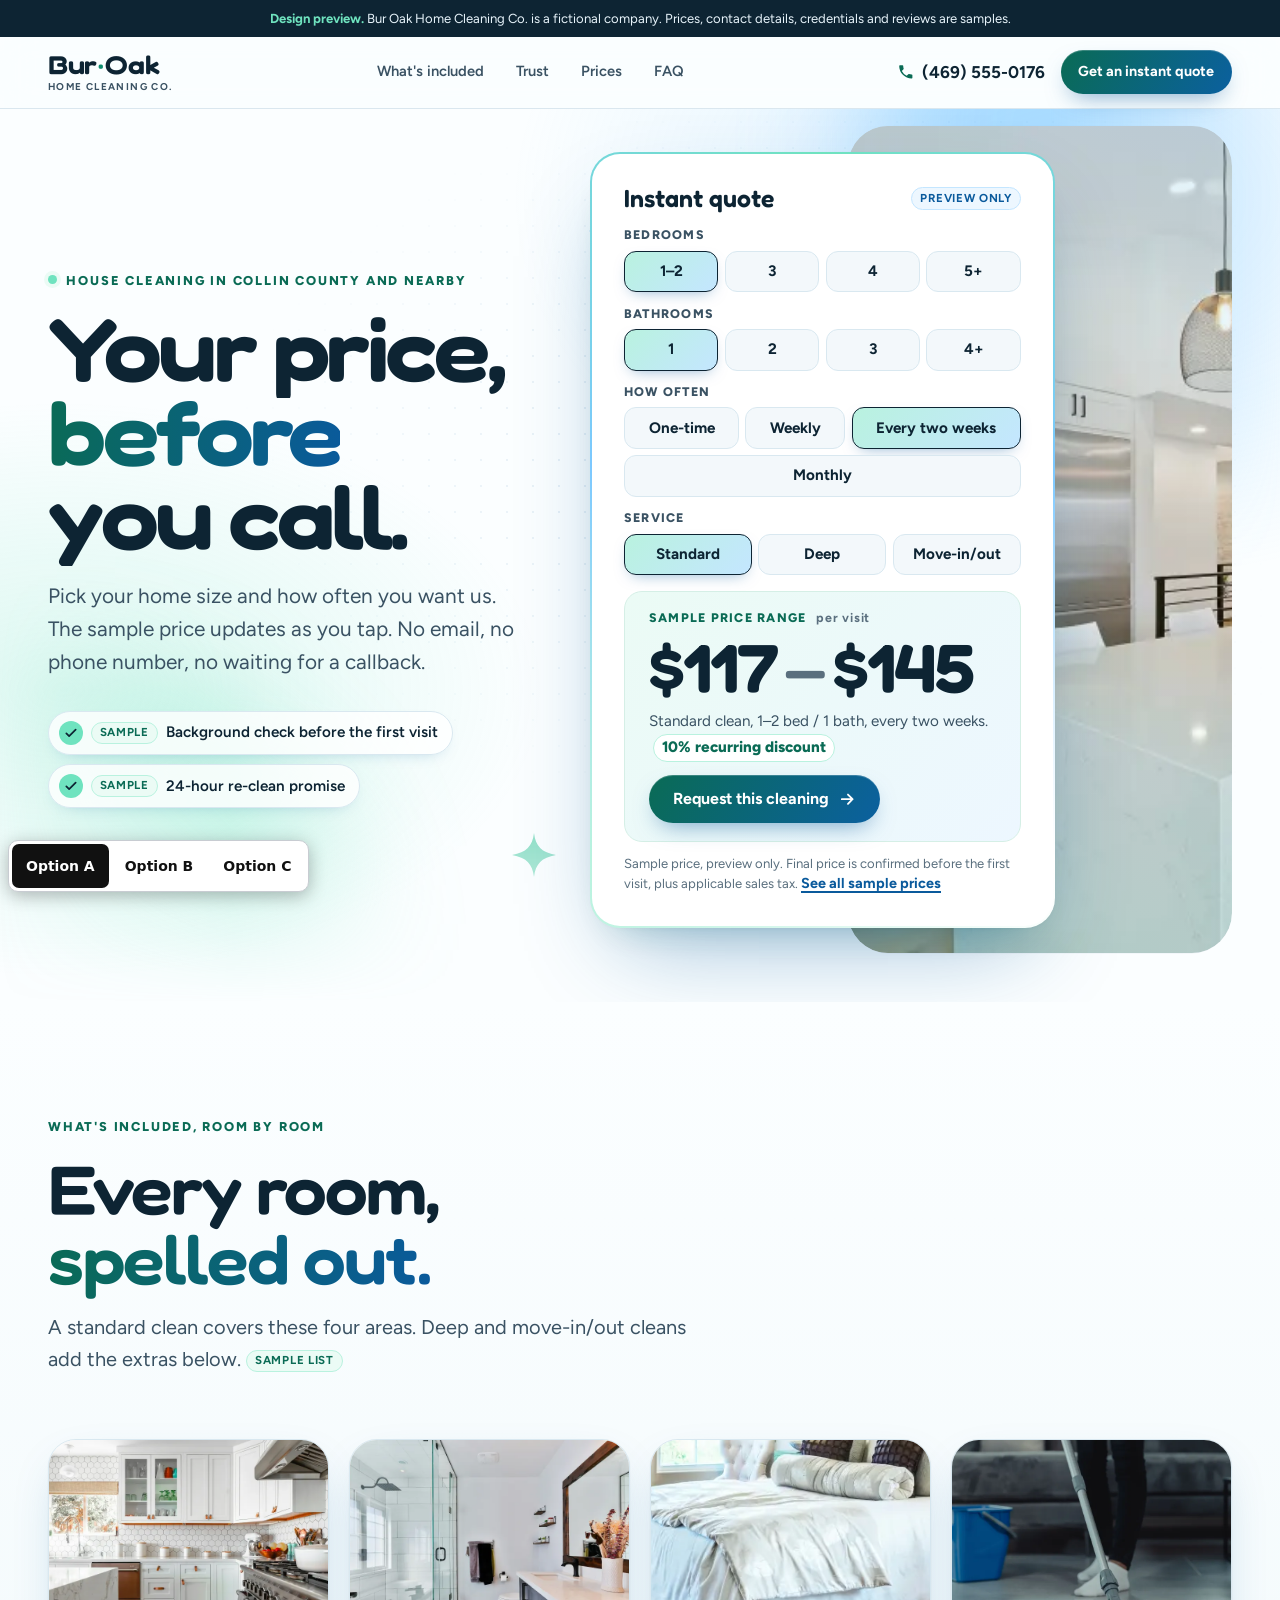
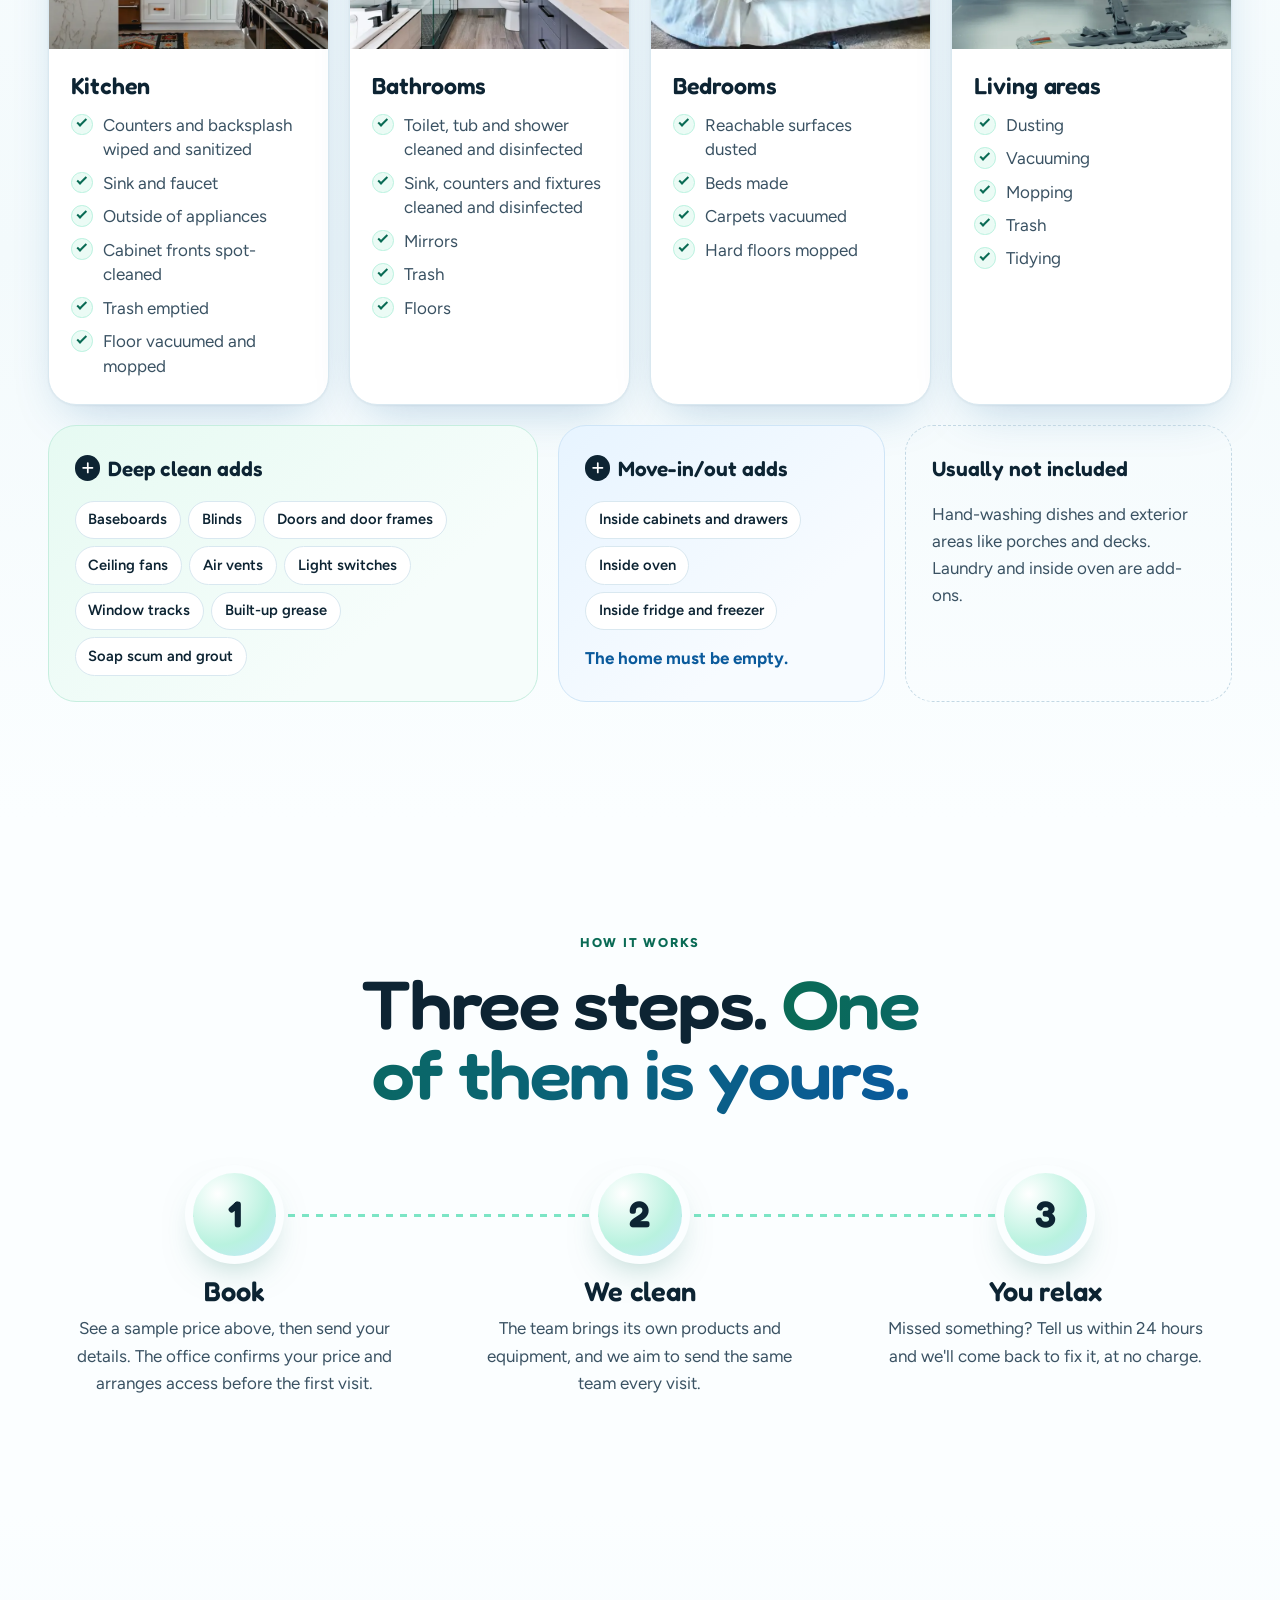
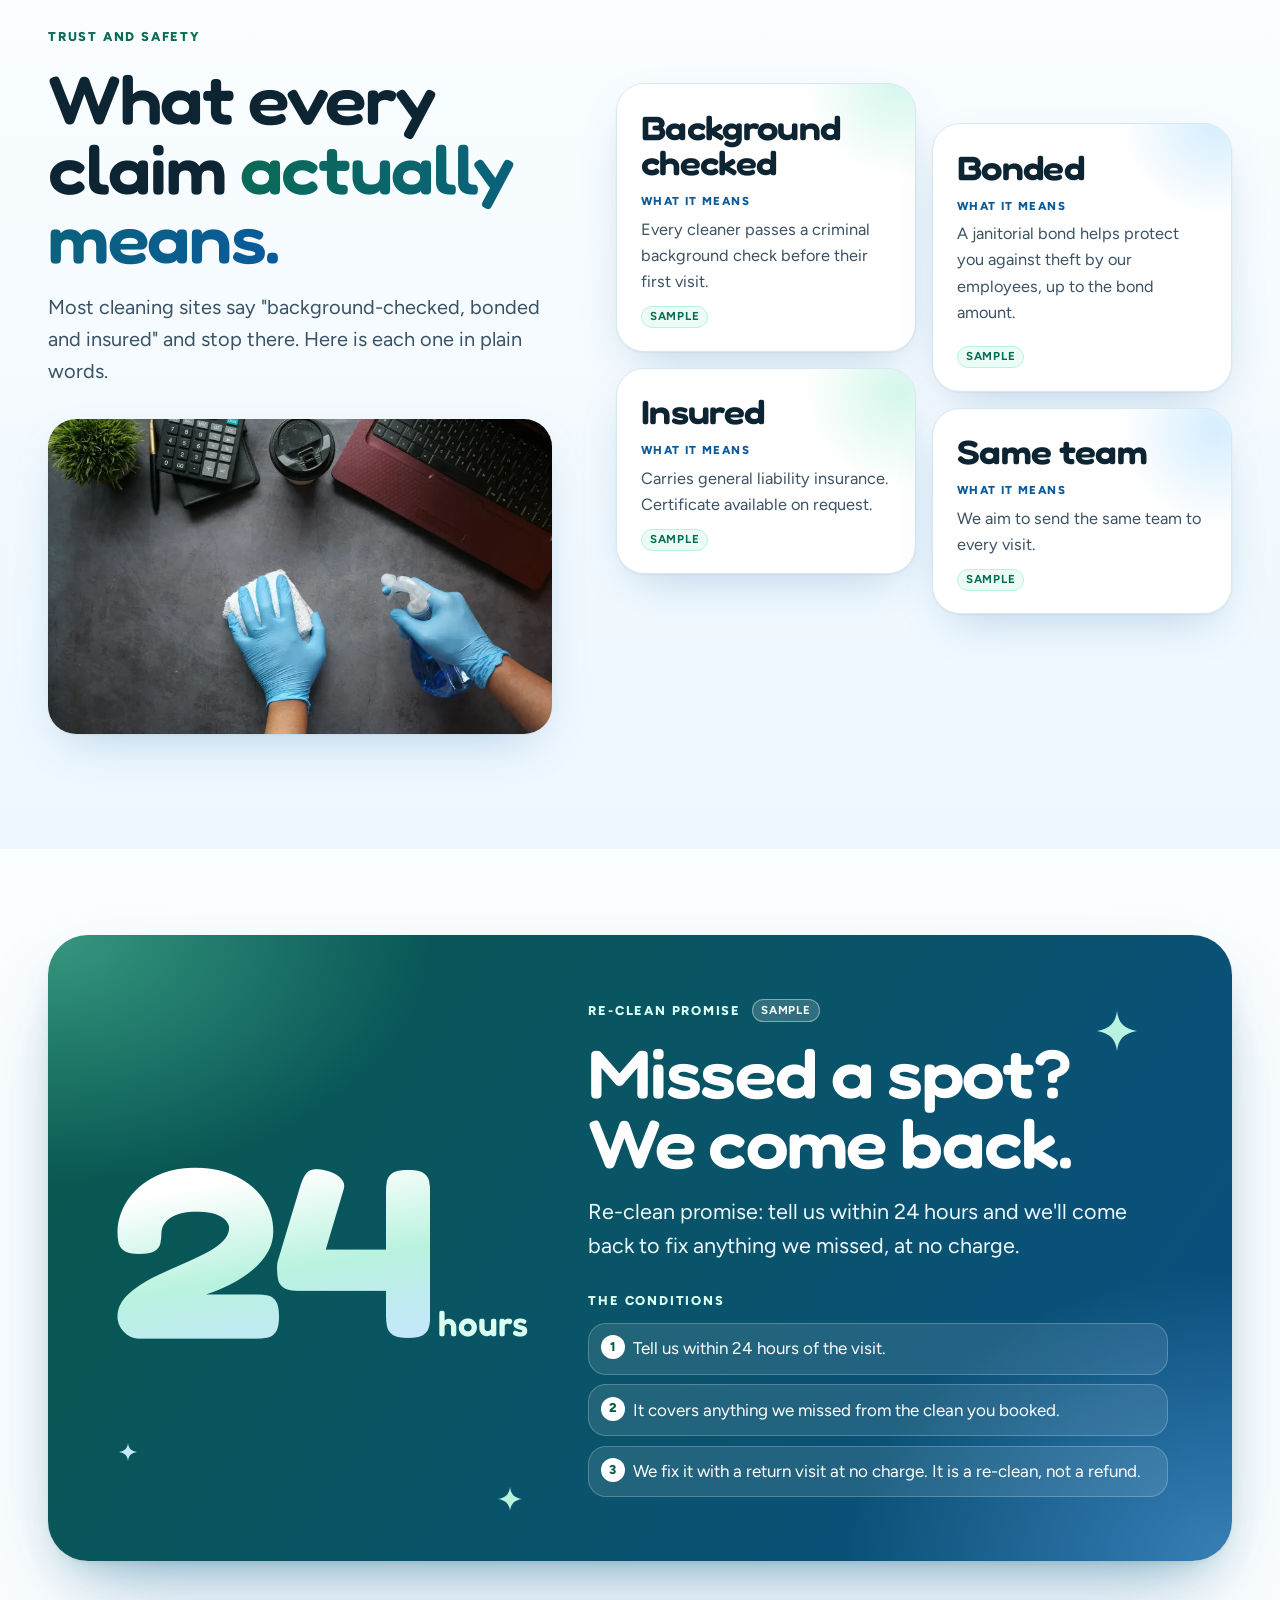
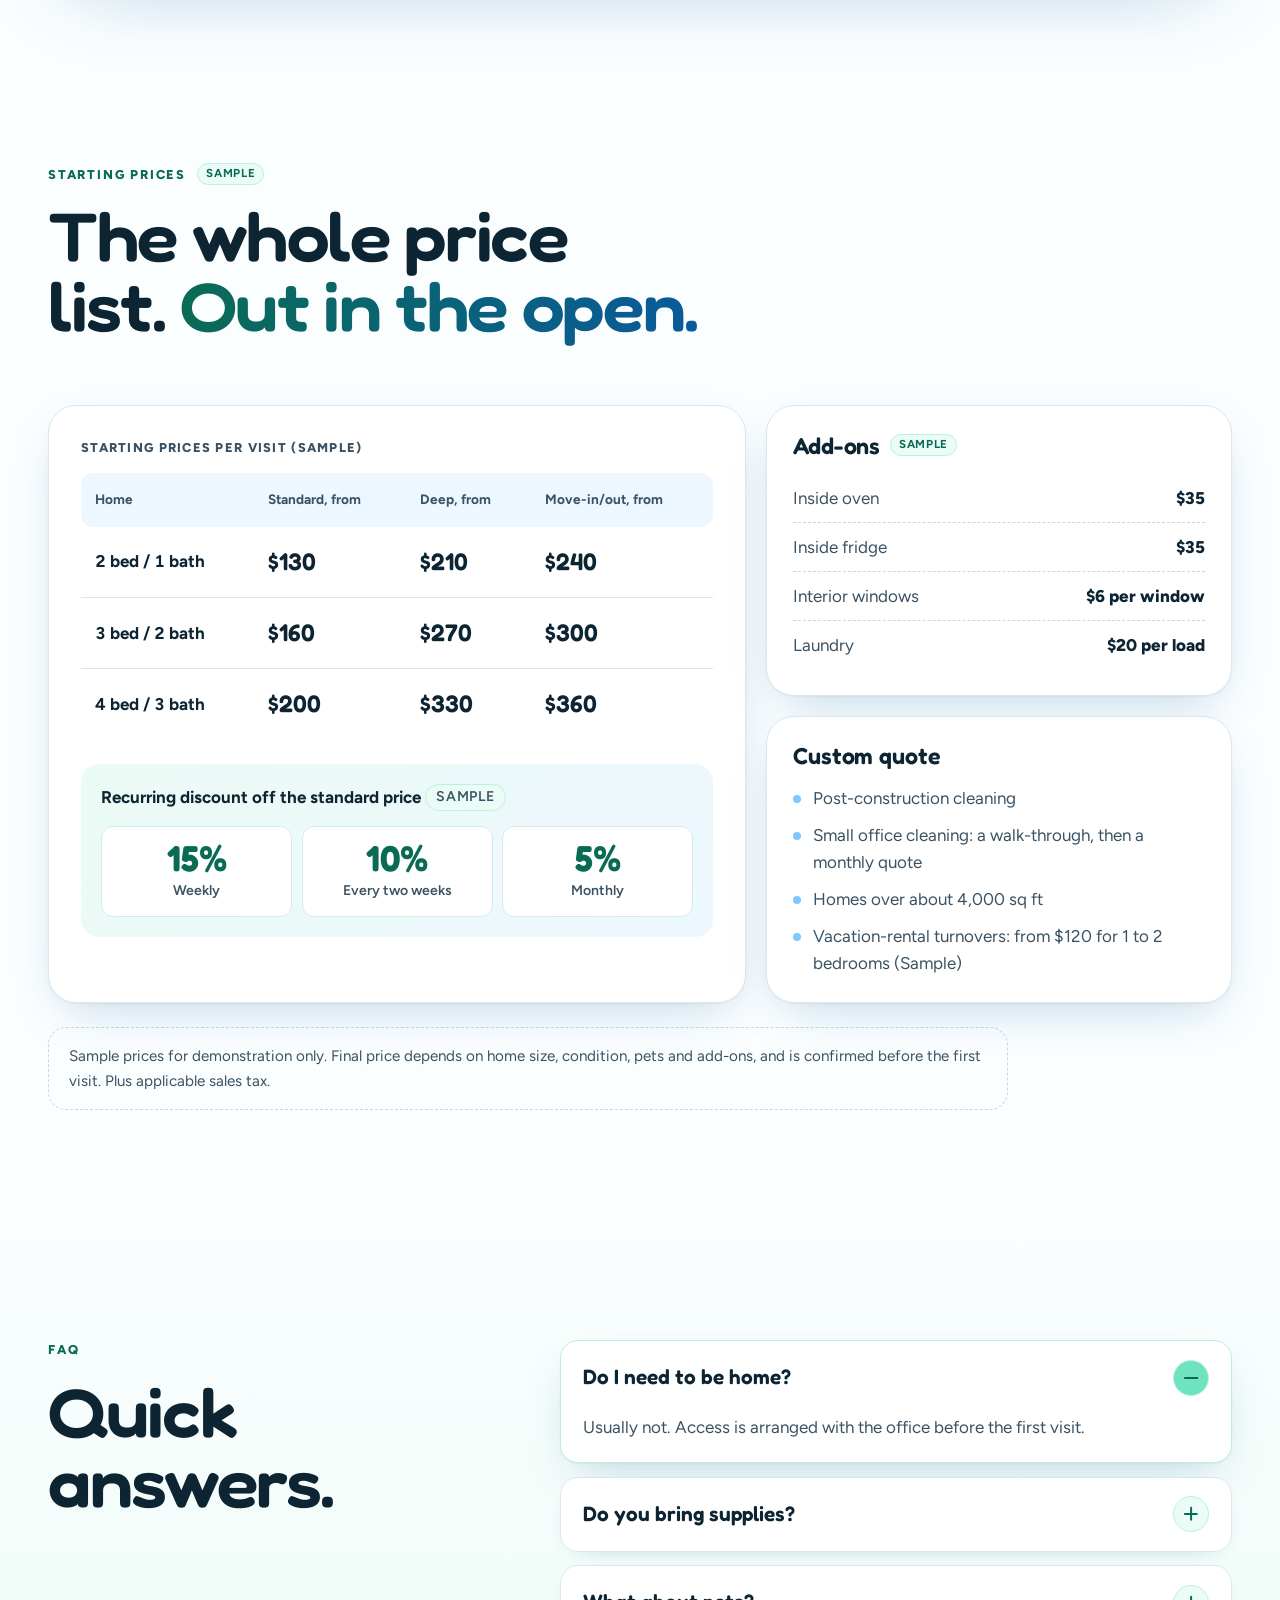
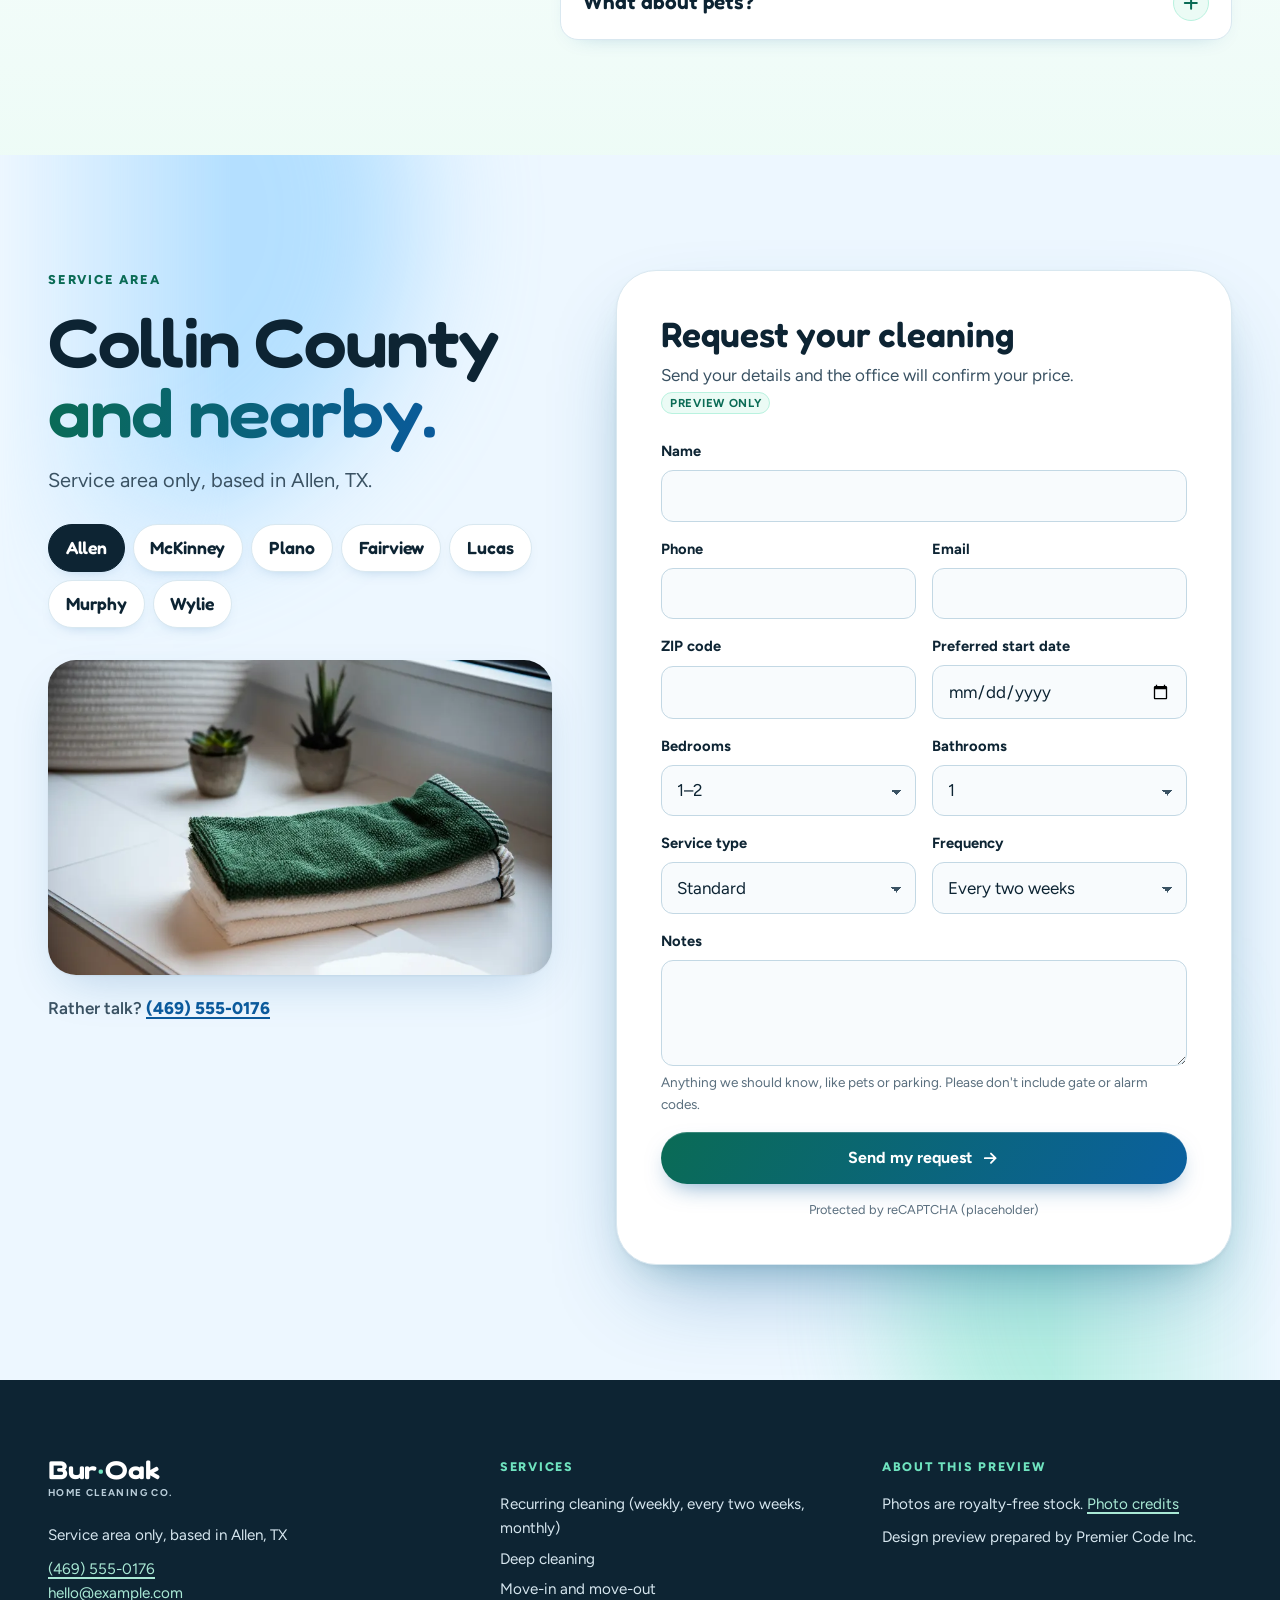
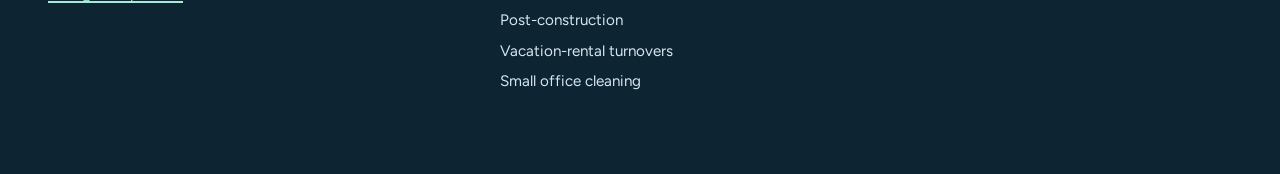
==== commit 1d0f819b: "Apply design review round 2 fixes to Options A and B - Option A: restore the bedroom photo with a ti" ====
--- a/option-a/index.html
+++ b/option-a/index.html
@@ -215,8 +215,8 @@
           <article class="room reveal">
             <div class="room-img">
               <picture>
-                <source type="image/webp" srcset="../assets/img/towels-stack-three-03-800.webp 800w, ../assets/img/towels-stack-three-03-1600.webp 1600w" sizes="(min-width: 64em) 25vw, (min-width: 40em) 45vw, 92vw">
-                <img src="../assets/img/towels-stack-three-03-800.webp" width="800" height="534" loading="lazy" decoding="async" alt="Two neatly folded bath towels stacked on a white table">
+                <source type="image/webp" srcset="../assets/img/bedroom-white-comforter-01-800.webp 800w, ../assets/img/bedroom-white-comforter-01-1600.webp 1600w" sizes="(min-width: 64em) 25vw, (min-width: 40em) 45vw, 92vw">
+                <img class="pos-bed" src="../assets/img/bedroom-white-comforter-01-800.webp" width="800" height="467" loading="lazy" decoding="async" alt="Neatly made bed with white bedding">
               </picture>
             </div>
             <div class="room-body">
--- a/option-a/styles.css
+++ b/option-a/styles.css
@@ -409,6 +409,7 @@
   @media (min-width: 40em) { .room-img { aspect-ratio: 4 / 3; } }
   .room-img picture { height: 100%; }
   .room-img img.pos-mop { object-position: 50% 58%; }
+  .room-img img.pos-bed { object-position: 50% 80%; scale: 2; transform-origin: 52% 92%; }
   .room-img img { width: 100%; height: 100%; object-fit: cover; transition: transform .8s var(--ease-out); }
   .room:hover .room-img img { transform: scale(1.05); }
   .room-body { padding: 1.4rem 1.4rem 1.6rem; }
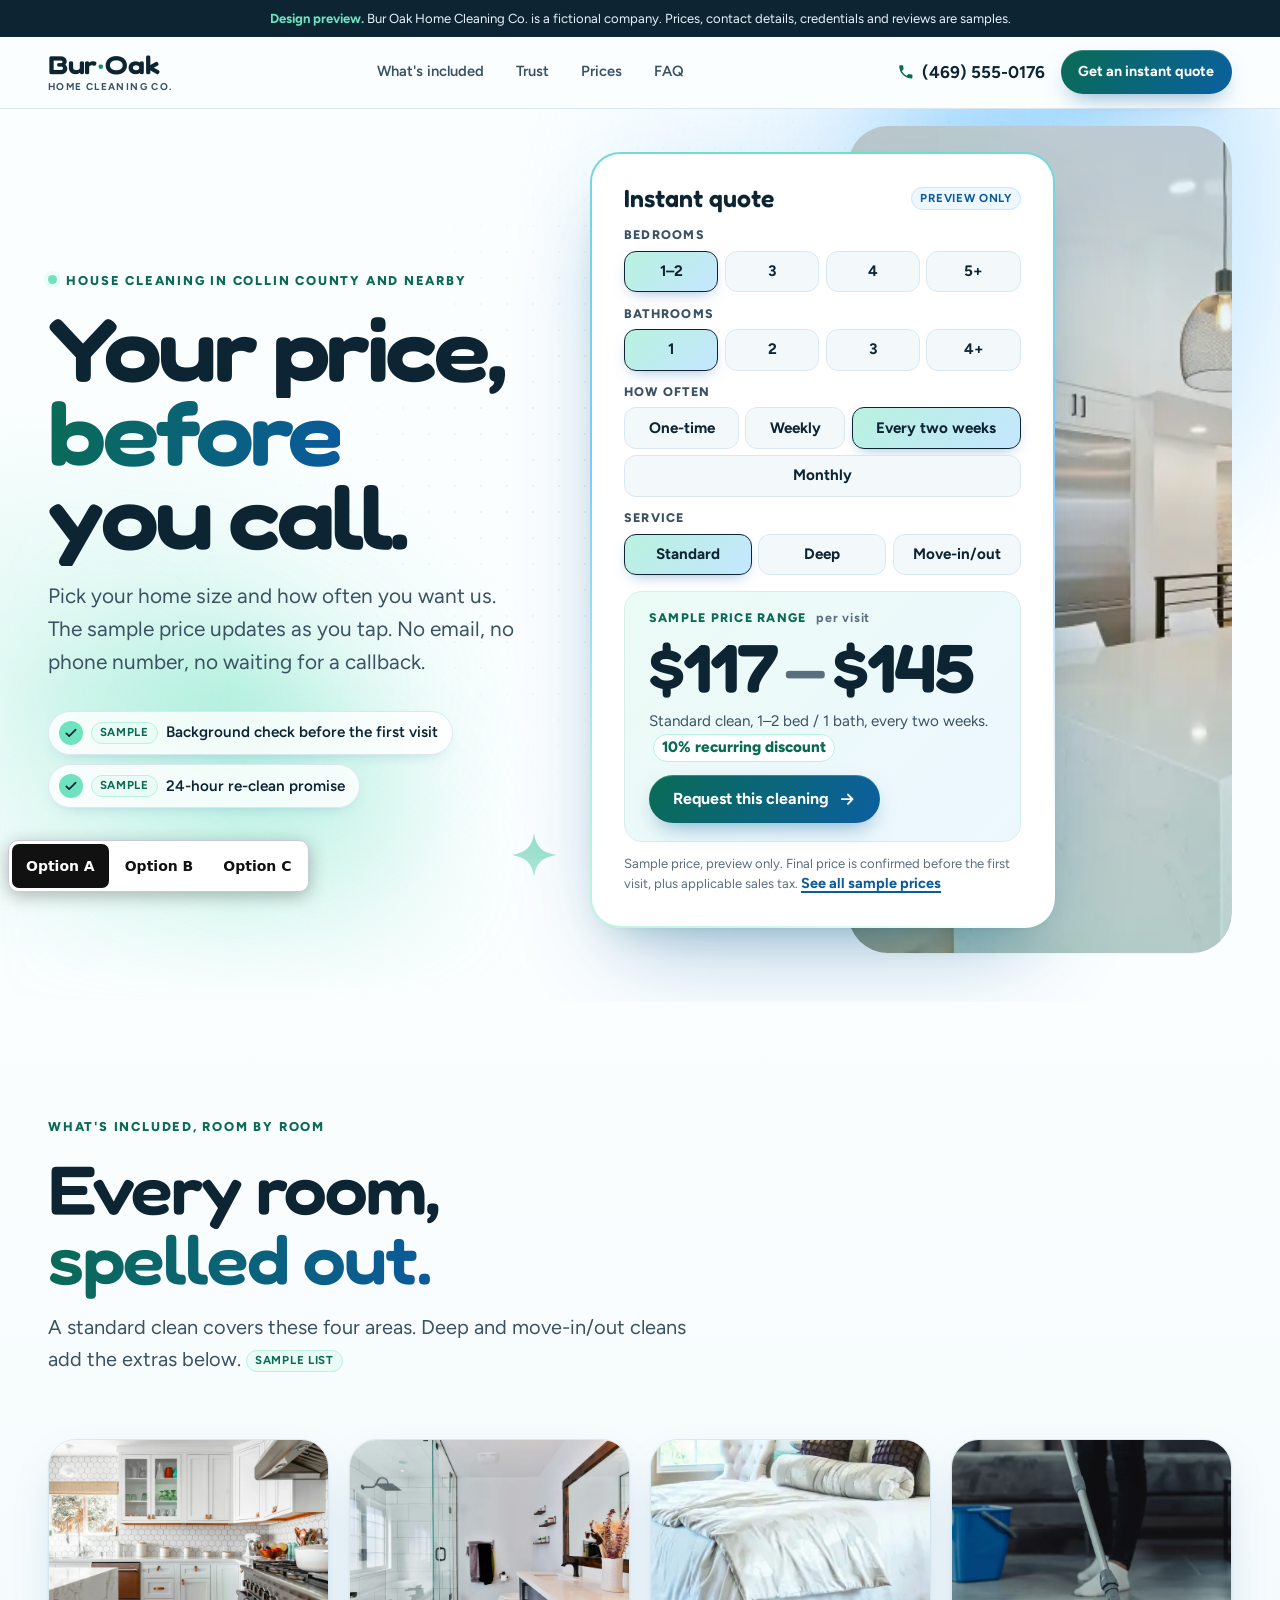
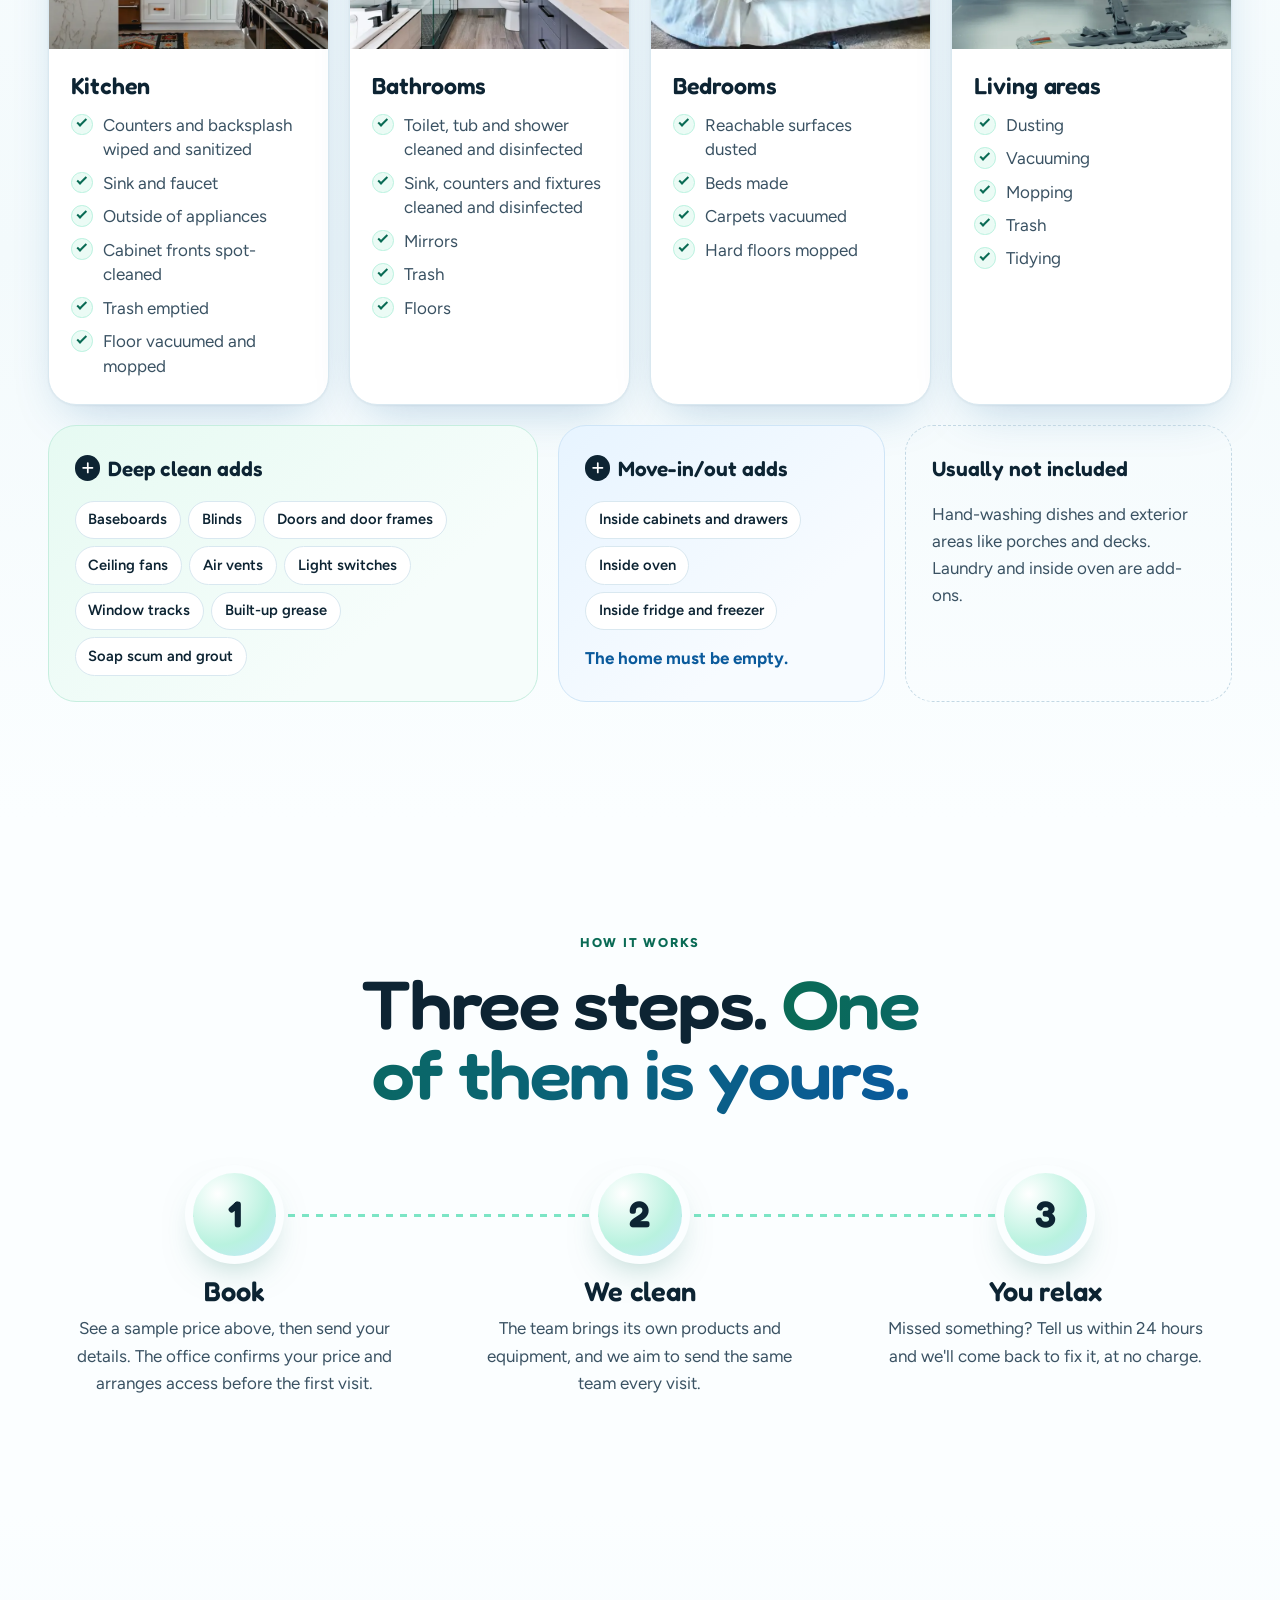
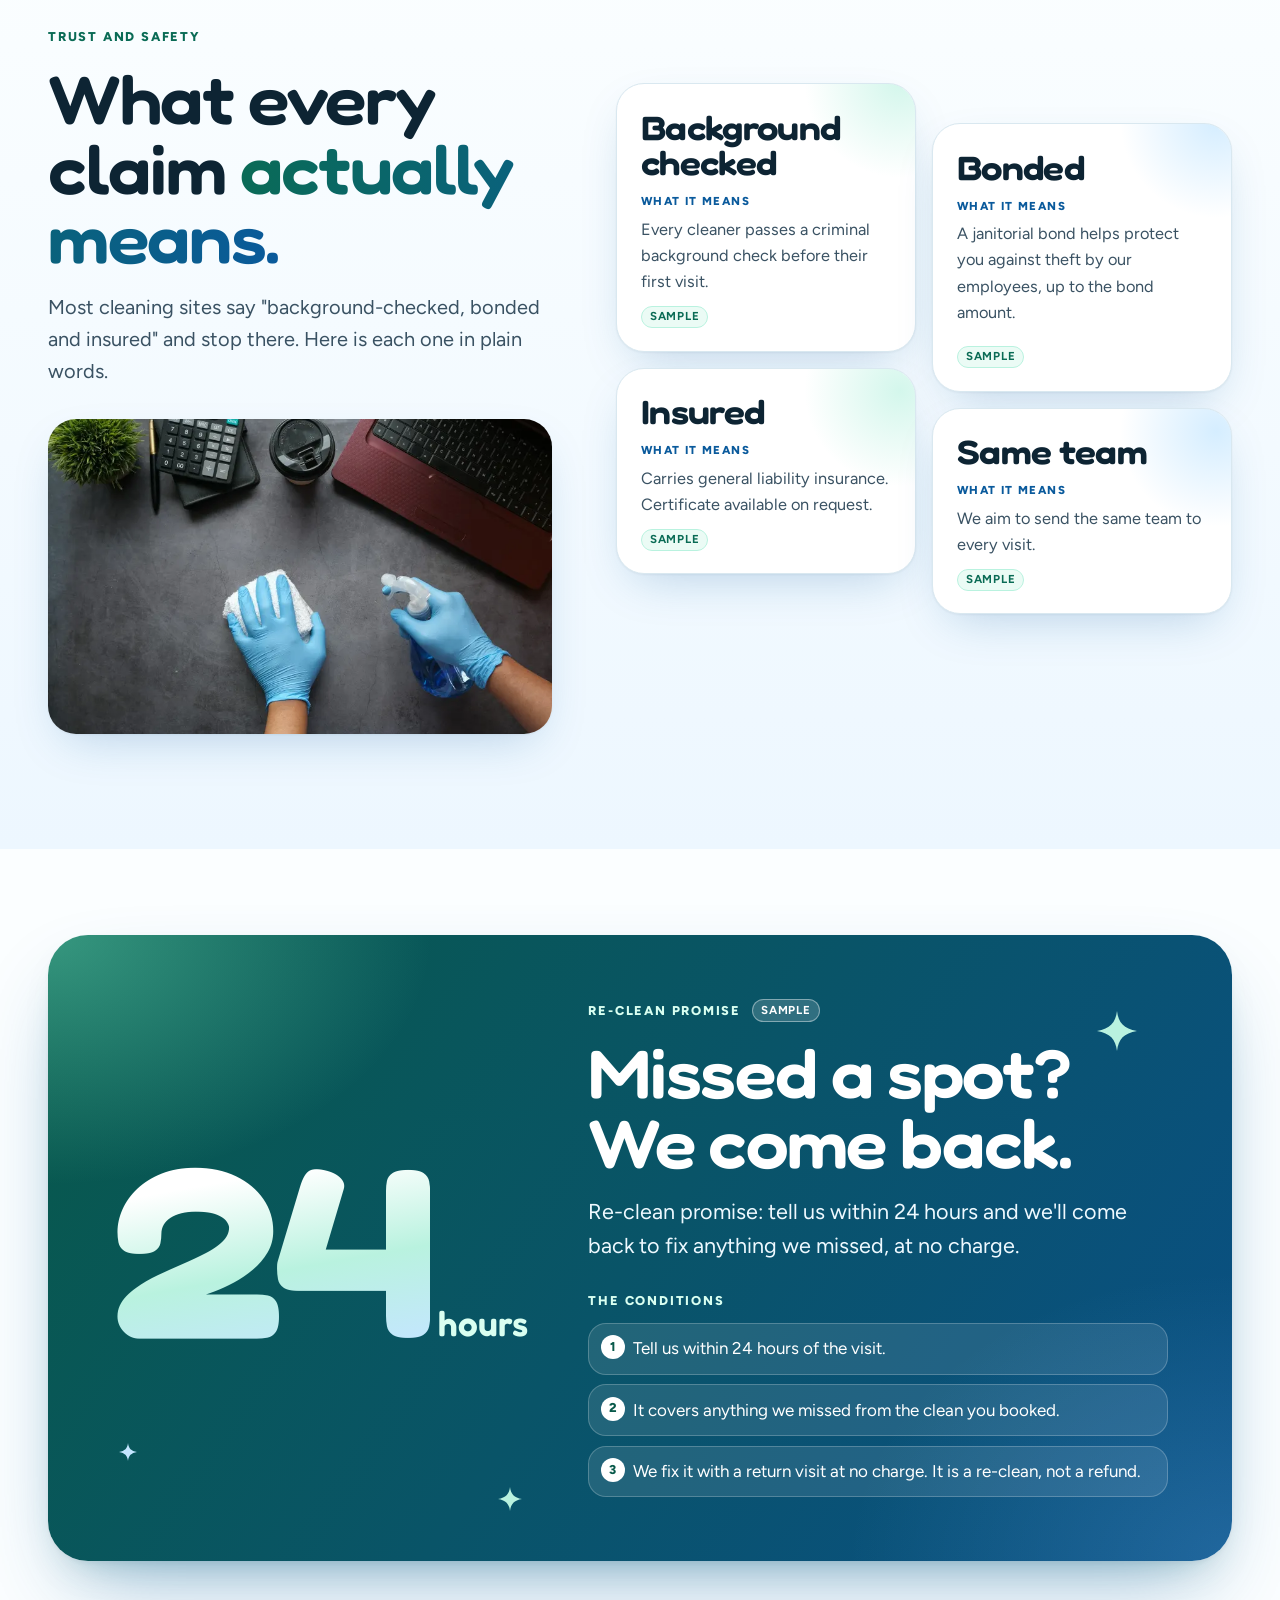
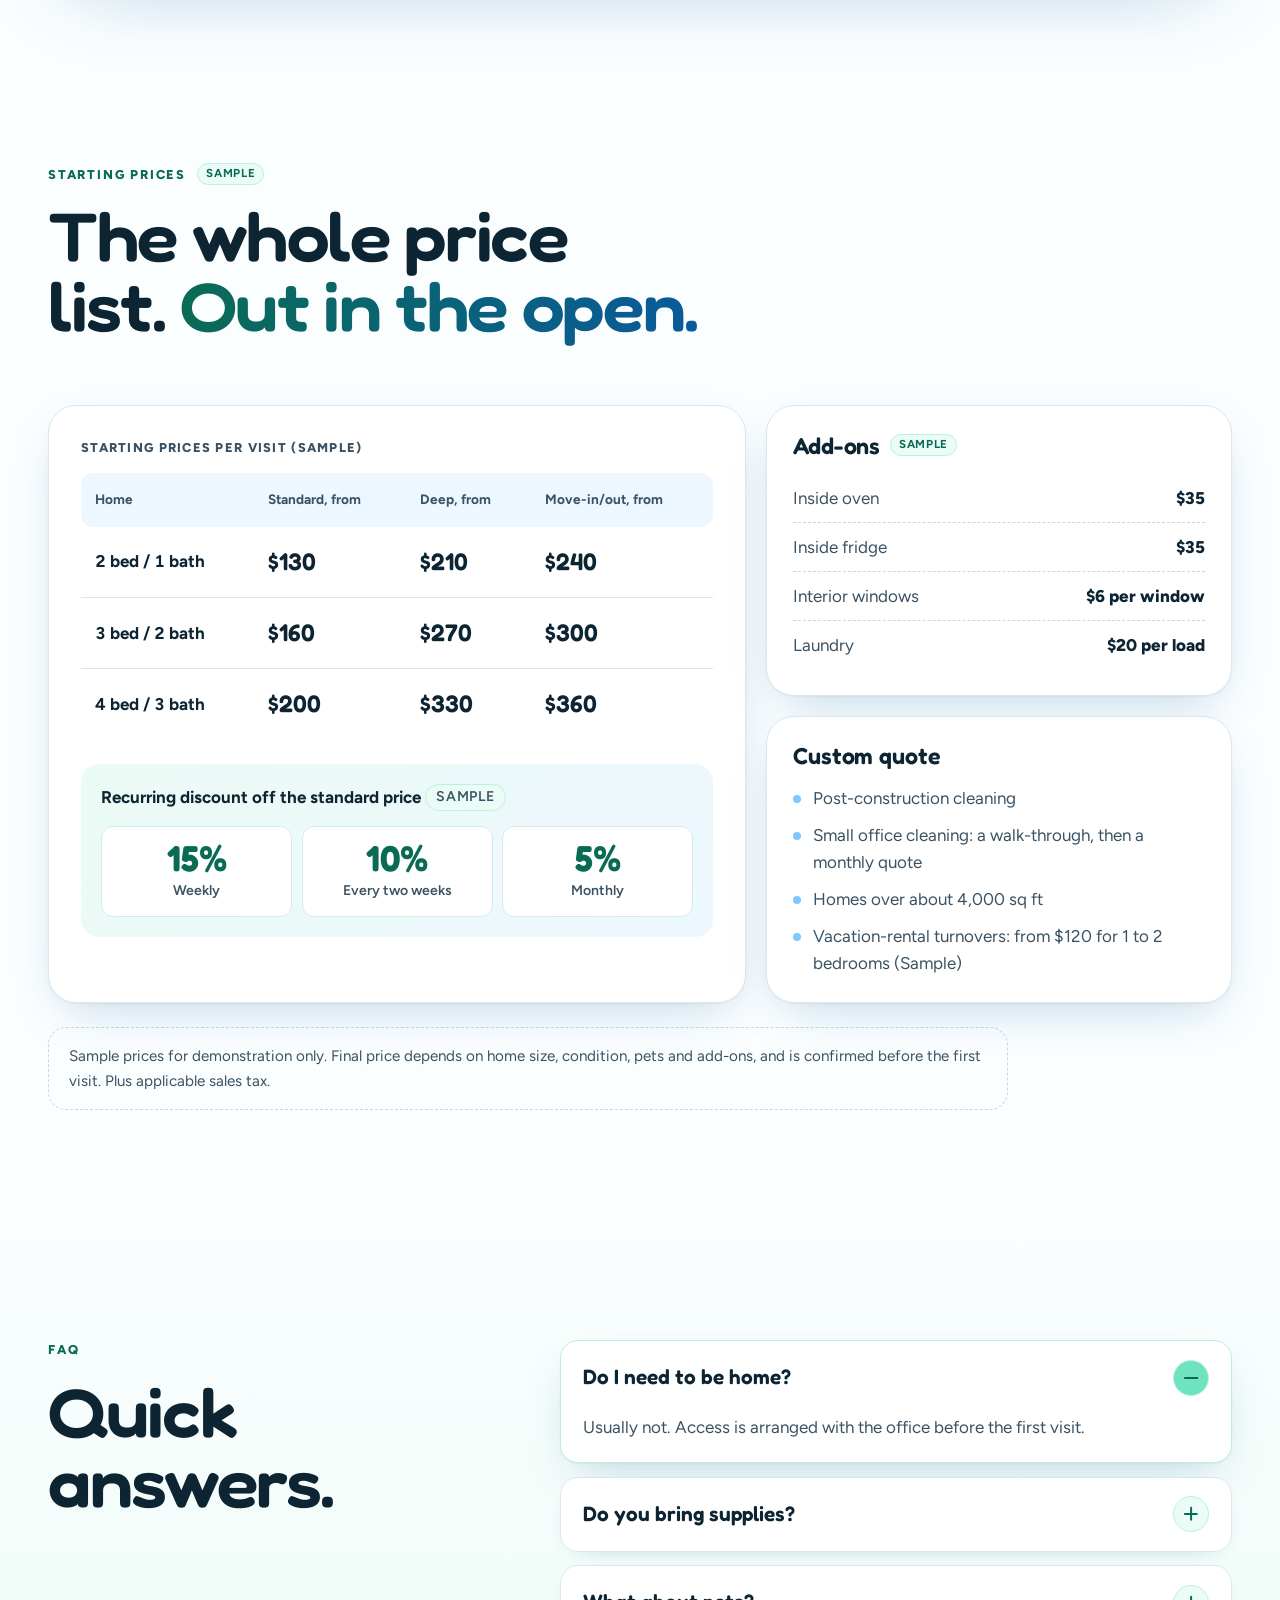
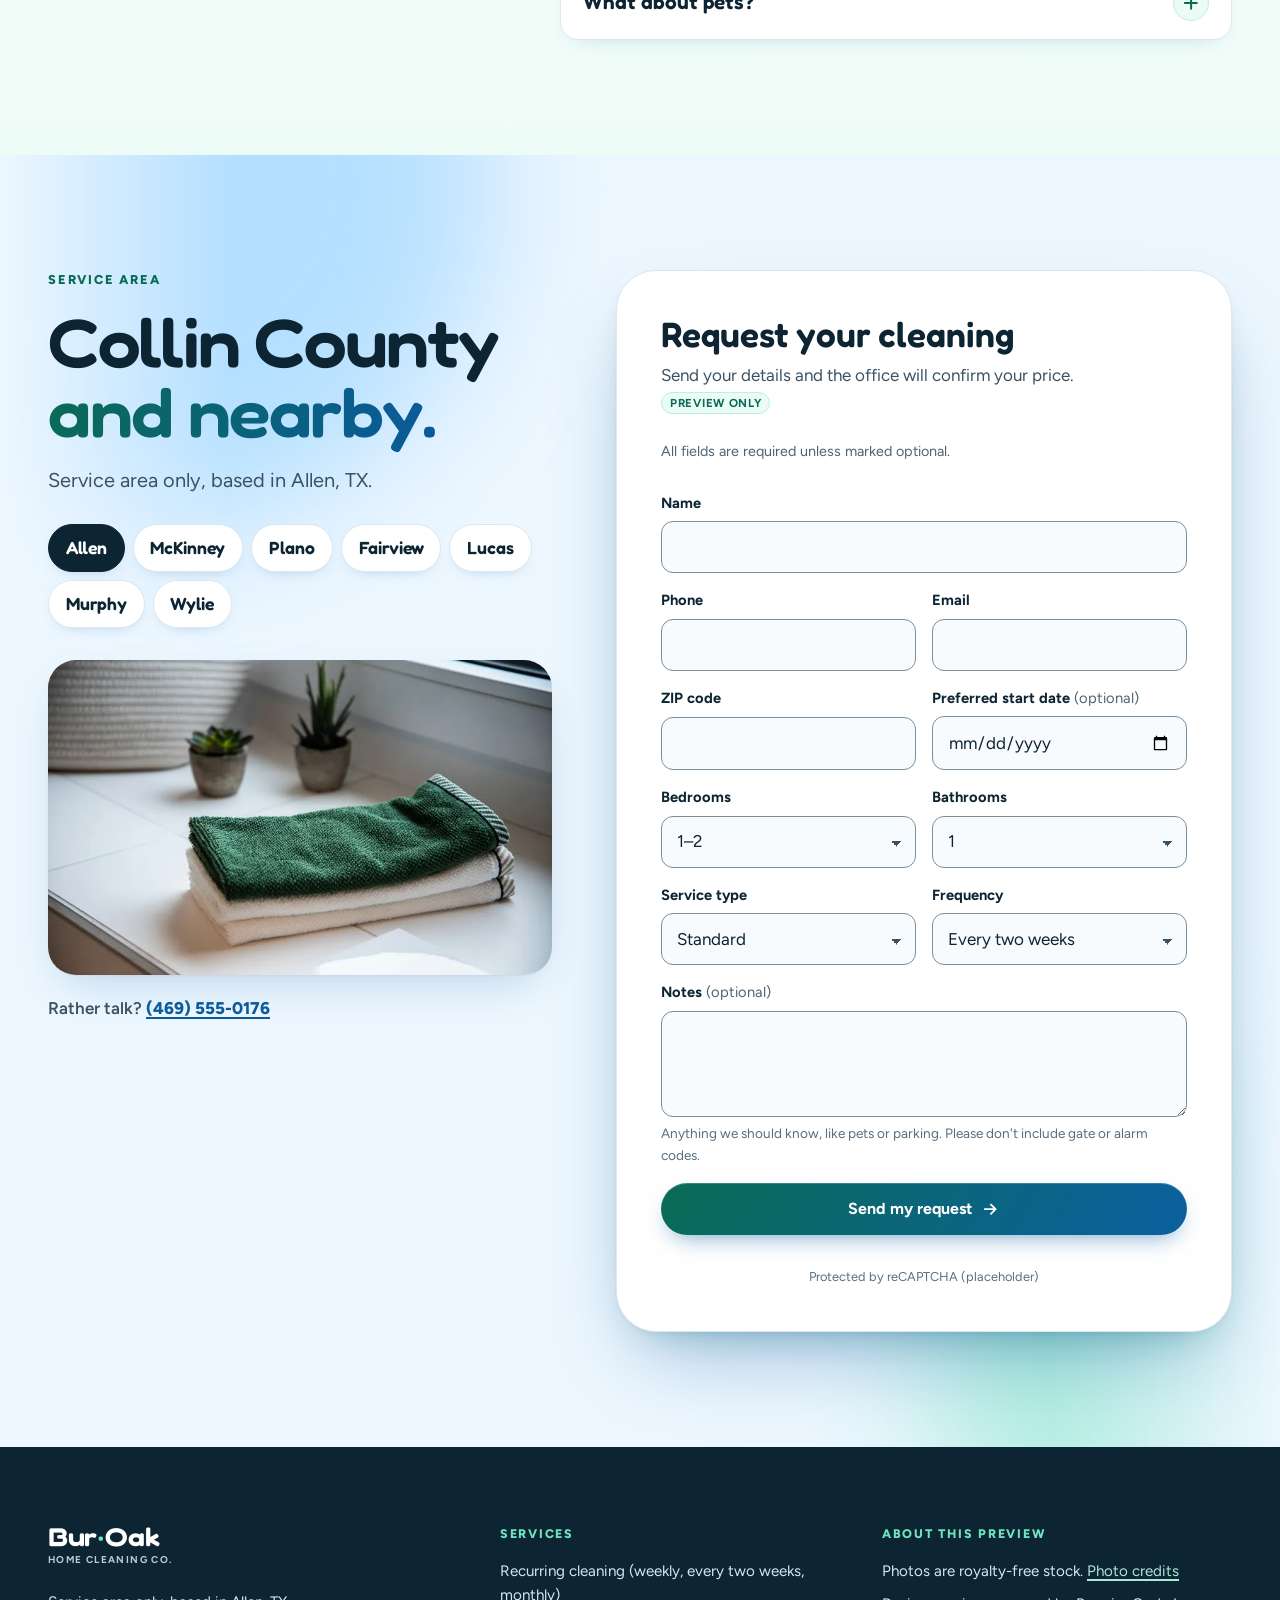
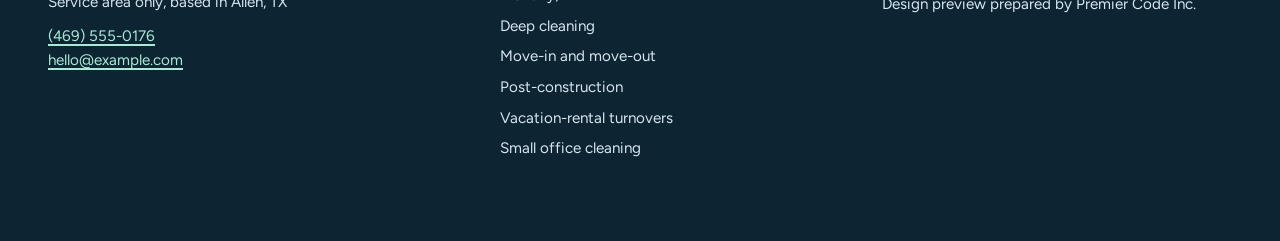
==== commit 9963d504: "Fix WCAG 2.2 AA failures found by the accessibility audits - Option A: stronger field borders, foote" ====
--- a/option-a/index.html
+++ b/option-a/index.html
@@ -143,7 +143,7 @@
             <div class="price-panel">
               <p class="price-label">Sample price range <span class="price-per">per visit</span></p>
               <!-- PLACEHOLDER: pricing logic. Base = larger of bedroom or bathroom tier from the sample table; recurring discount on standard only; range = from price to about +25%; 5+ bedrooms or 4+ bathrooms shows "custom quote" -->
-              <output class="price" id="price-out" for="quote-widget">
+              <output class="price" id="price-out" for="quote-widget" aria-live="off">
                 <span class="price-static">from <strong>$130</strong> <span class="tag">Sample</span></span>
               </output>
               <svg class="burst b1" aria-hidden="true"><use href="#spark"/></svg>
@@ -471,6 +471,7 @@
           <p class="form-intro">Send your details and the office will confirm your price. <span class="tag">Preview only</span></p>
           <!-- PLACEHOLDER: form endpoint (no action attribute in this preview) -->
           <form class="lead-form" id="lead-form" novalidate>
+            <p class="req-note">All fields are required unless marked optional.</p>
             <div class="field">
               <label for="f-name">Name</label>
               <input id="f-name" name="name" type="text" autocomplete="name" required>
@@ -491,7 +492,7 @@
                 <input id="f-zip" name="zip" type="text" autocomplete="postal-code" inputmode="numeric" pattern="[0-9]{5}" maxlength="5" required>
               </div>
               <div class="field">
-                <label for="f-date">Preferred start date</label>
+                <label for="f-date">Preferred start date <span class="optional">(optional)</span></label>
                 <input id="f-date" name="start_date" type="date">
               </div>
             </div>
@@ -524,7 +525,7 @@
               </div>
             </div>
             <div class="field">
-              <label for="f-notes">Notes</label>
+              <label for="f-notes">Notes <span class="optional">(optional)</span></label>
               <textarea id="f-notes" name="notes" rows="3" aria-describedby="f-notes-help"></textarea>
               <p class="help" id="f-notes-help">Anything we should know, like pets or parking. Please don't include gate or alarm codes.</p>
             </div>
--- a/option-a/styles.css
+++ b/option-a/styles.css
@@ -509,7 +509,7 @@
     border-radius: var(--r-xl); color: #fff;
     background:
       radial-gradient(40rem 26rem at 0% 0%, rgb(111 227 191 / .45), transparent 60%),
-      radial-gradient(40rem 30rem at 100% 100%, rgb(124 200 255 / .4), transparent 60%),
+      radial-gradient(40rem 30rem at 100% 100%, rgb(124 200 255 / .2), transparent 60%),
       linear-gradient(125deg, #08594a 0%, #0a4f86 100%);
     box-shadow: var(--shadow-float);
   }
@@ -682,7 +682,7 @@
   .help { font-size: .85rem; color: var(--ink-3); }
   .hp { position: absolute; left: -9999px; width: 1px; height: 1px; overflow: hidden; }
   .noscript, .form-status { font-weight: 700; color: var(--sky-700); }
-  .form-status:empty { display: none; }
+  .form-status:empty { padding: 0; border: 0; }
   .form-status {
     padding: .8rem 1rem; border-radius: var(--r-sm); background: var(--mint-50); border: 1px solid var(--mint-200); color: var(--mint-700);
   }
@@ -787,3 +787,15 @@
 
 /* Unlayered on purpose: the switcher CSS already pads the footer by 5rem, so the wrapper must not double it */
 body > .page.page { padding-bottom: 0; }
+
+/* a11y fixes (003 req 5). Unlayered so they win over the @layer rules above. */
+.field input, .field select, .field textarea { border-color: #7a8f9c; }
+.field input:hover, .field select:hover, .field textarea:hover { border-color: #4f6472; }
+.site-footer :focus-visible { outline-color: #6fe3bf; }
+/* WCAG 2.2.2: no auto-playing decorative motion longer than 5 seconds */
+.quote-card::before { animation-duration: 4.5s; animation-iteration-count: 1; }
+.spark { animation-iteration-count: 1; }
+.blob, .blob-sky { animation-duration: 4.5s; animation-iteration-count: 1; animation-fill-mode: both; }
+.optional { font-weight: 400; color: #4f6472; }
+.req-note { font-size: .9rem; color: #4f6472; margin: 0 0 .75rem; }
+@media (max-width: 22.5em) { .seg span { white-space: normal; } }
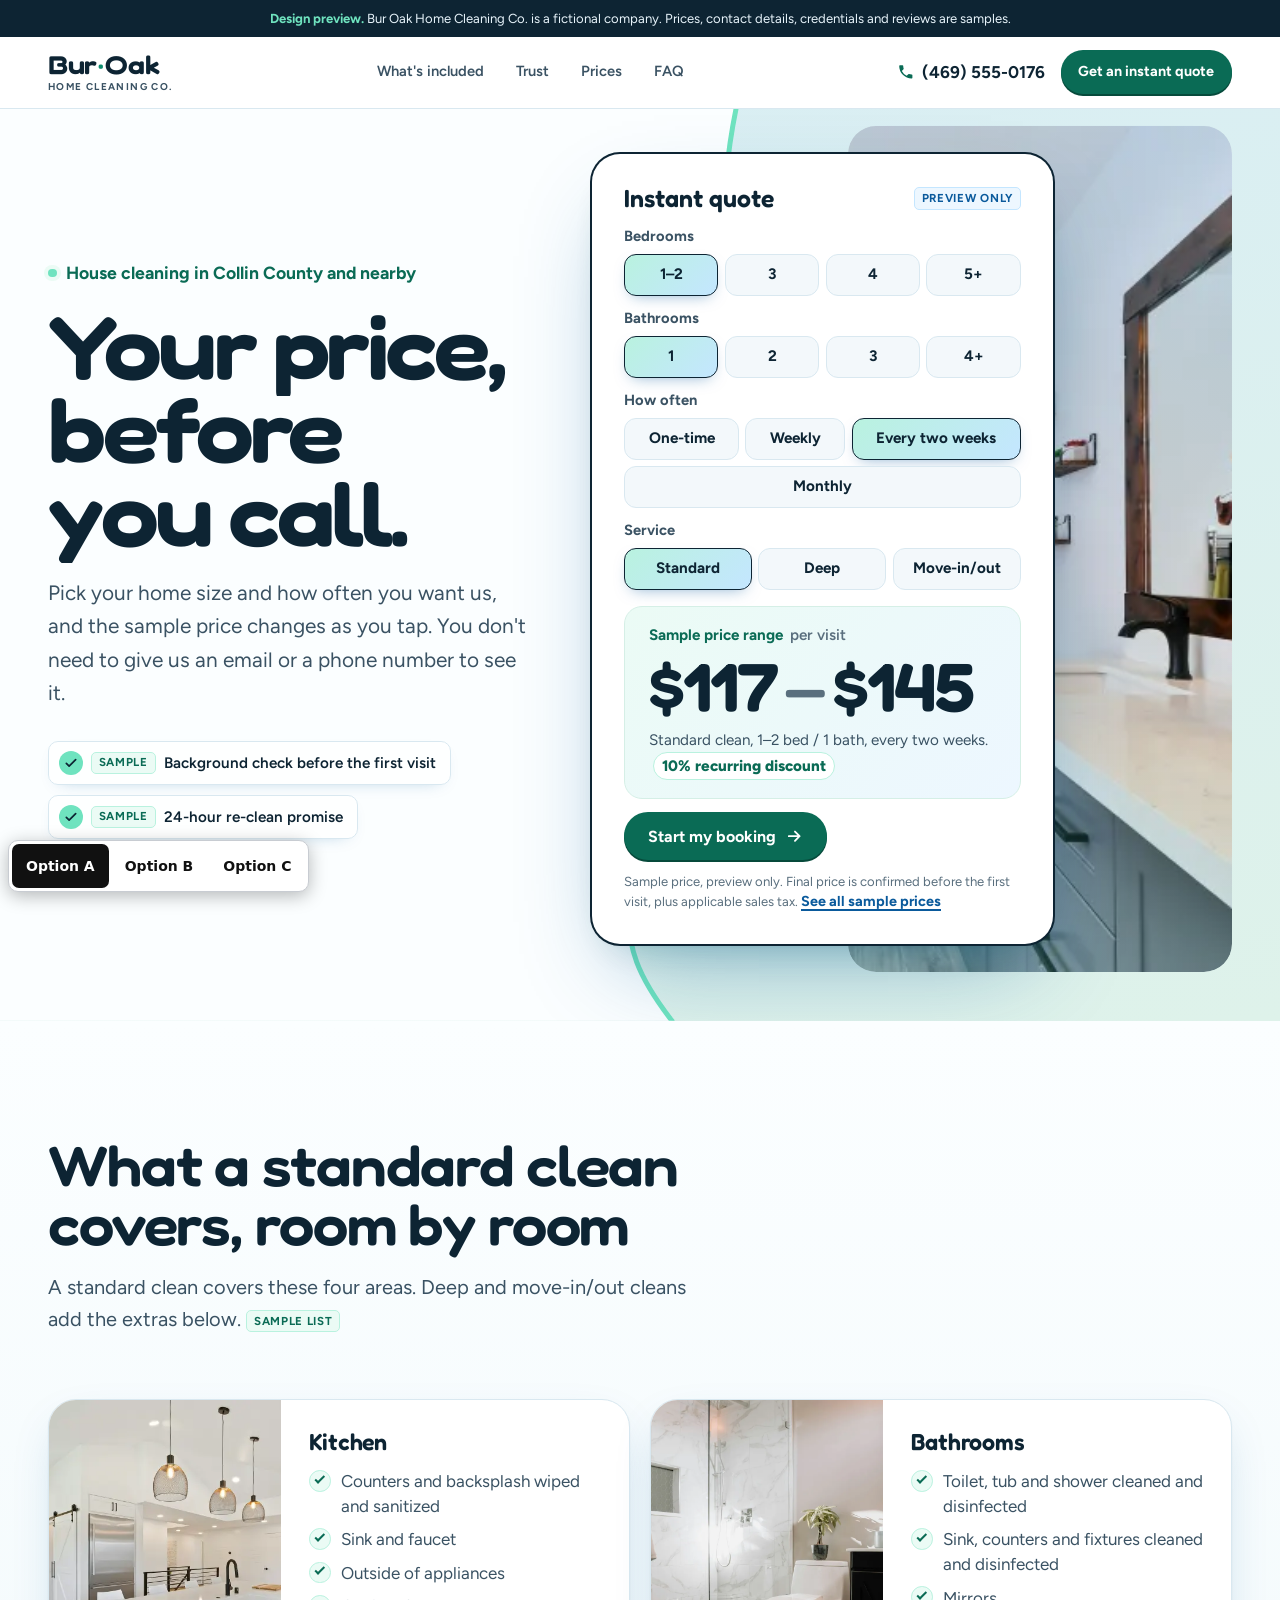
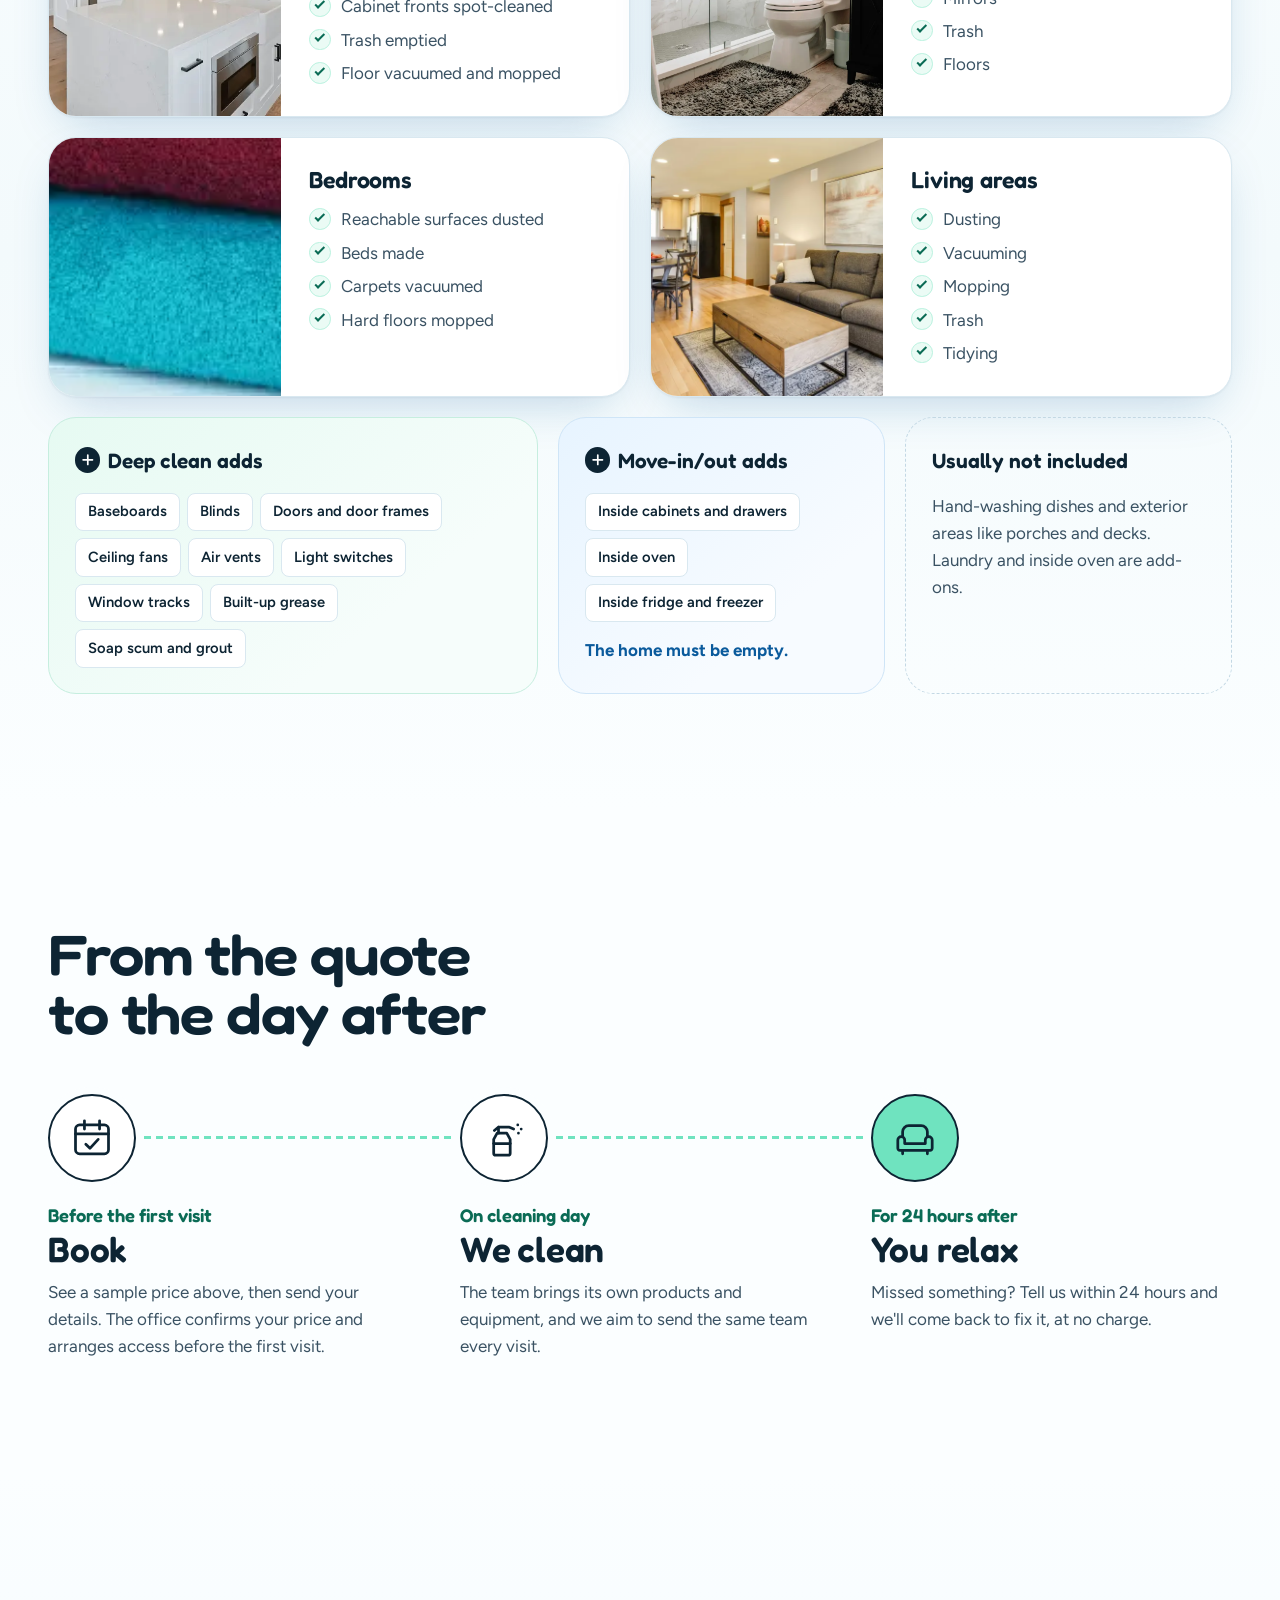
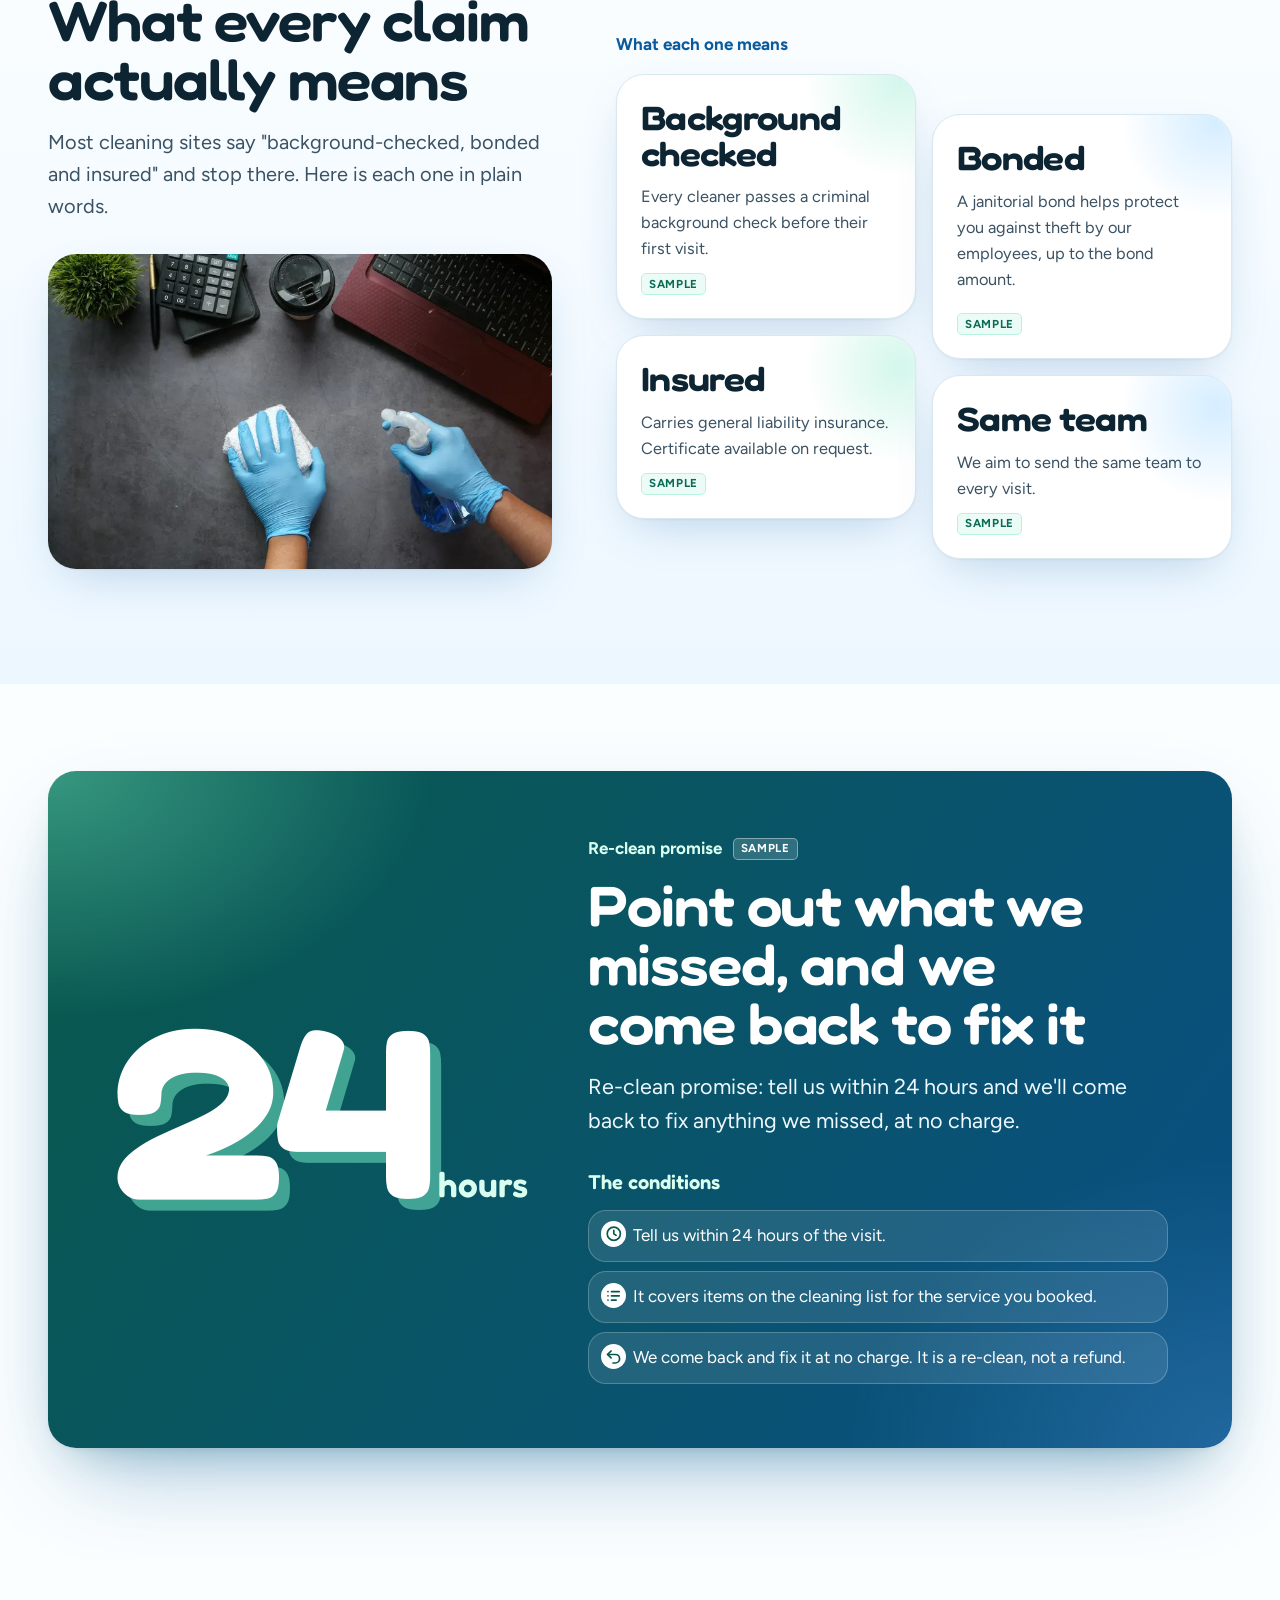
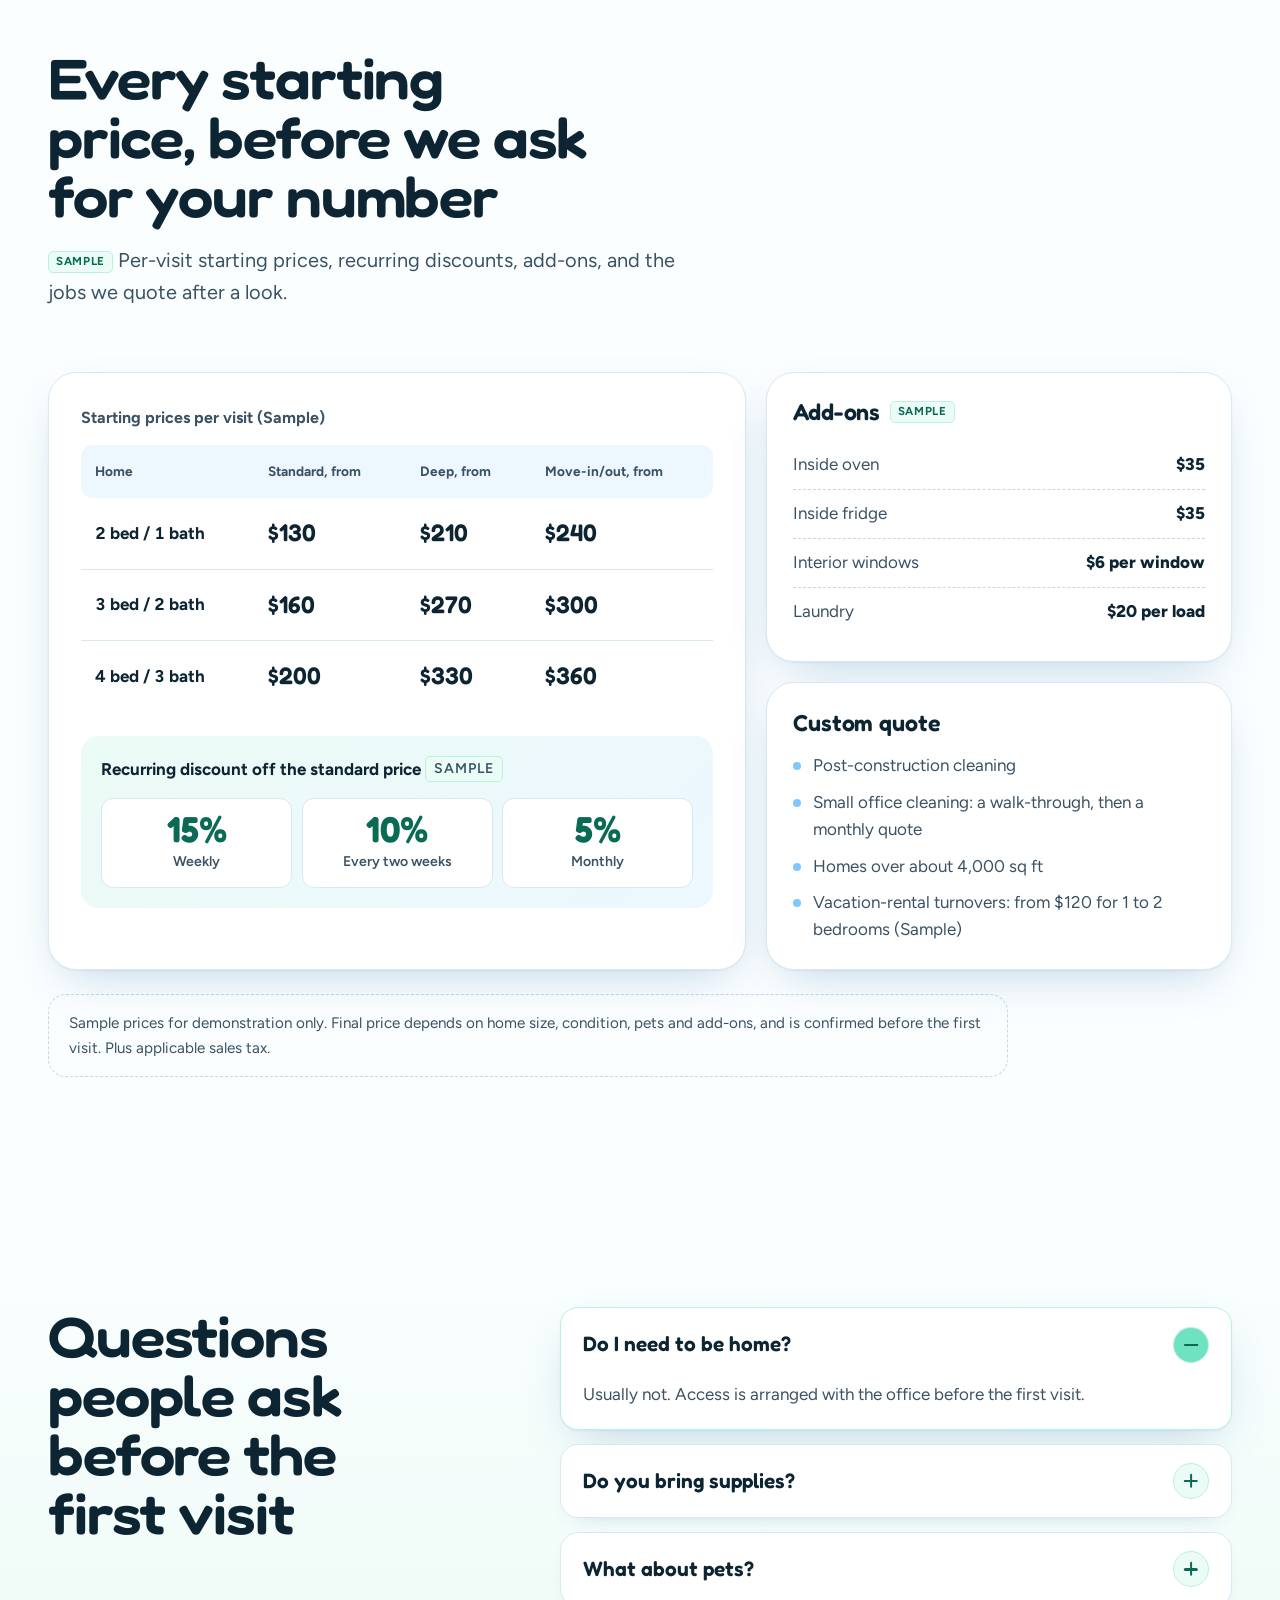
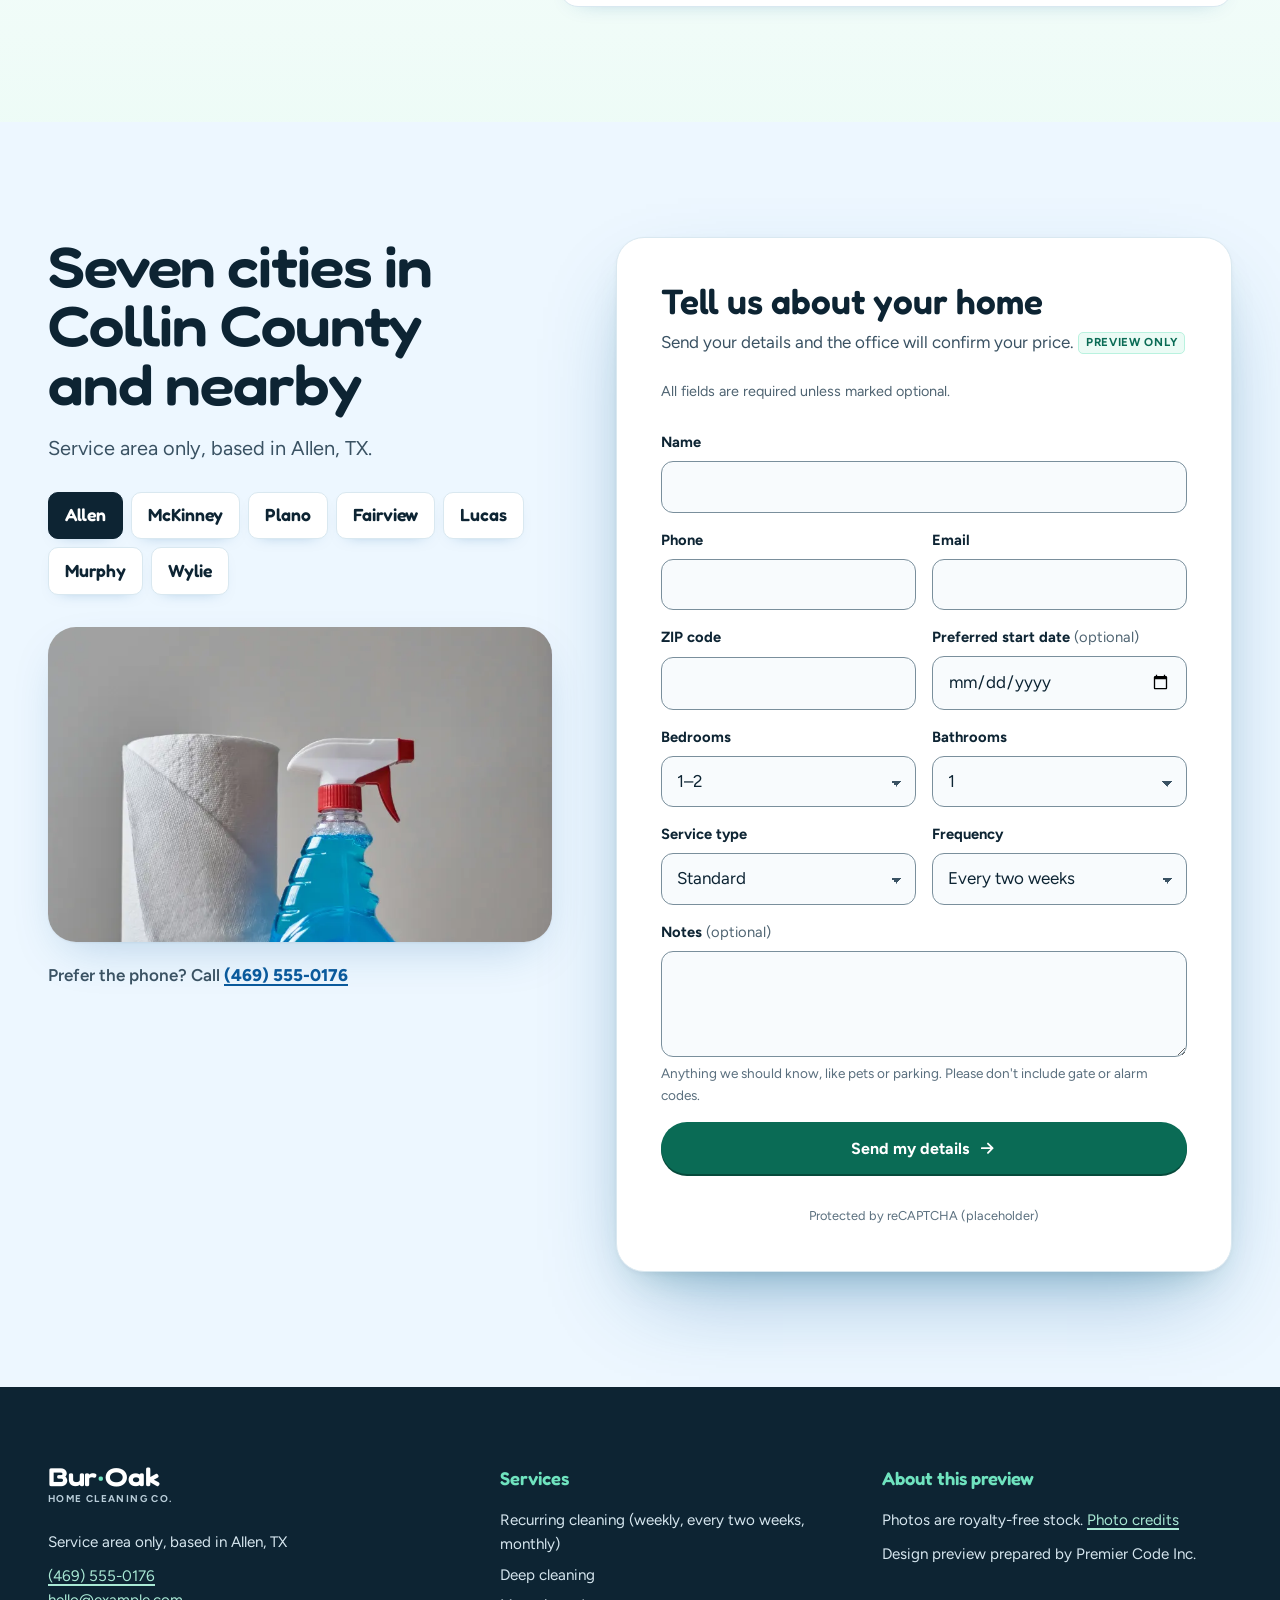
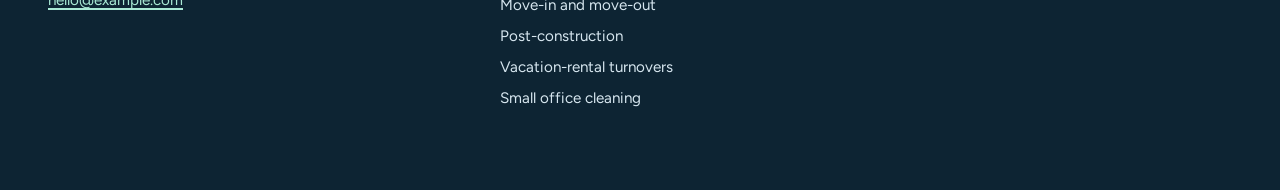
==== commit 0c40226c: "Remove decorative numbering and apply design review fixes across all three options - Remove section," ====
--- a/option-a/index.html
+++ b/option-a/index.html
@@ -26,7 +26,12 @@
   <a class="skip-link" href="#main">Skip to main content</a>
 
   <svg class="sprite" aria-hidden="true" focusable="false">
-    <symbol id="spark" viewBox="0 0 24 24"><path d="M12 0c.9 7.2 4.1 10.6 12 12-7.9 1.4-11.1 4.8-12 12-.9-7.2-4.1-10.6-12-12 7.9-1.4 11.1-4.8 12-12Z"/></symbol>
+    <symbol id="i-book" viewBox="0 0 32 32"><g fill="none" stroke="currentColor" stroke-width="2" stroke-linecap="round" stroke-linejoin="round"><rect x="4" y="6.5" width="24" height="21" rx="3"/><path d="M4 13h24M10.5 3.5v6M21.5 3.5v6M11.5 20.5l3 3 6-6.5"/></g></symbol>
+    <symbol id="i-clean" viewBox="0 0 32 32"><g fill="none" stroke="currentColor" stroke-width="2" stroke-linecap="round" stroke-linejoin="round"><path d="M11 12.5h7l2.5 4.5v10a1.5 1.5 0 0 1-1.5 1.5H10A1.5 1.5 0 0 1 8.5 27V17Z"/><path d="M12 12.5V8h7.5l3.5 1.5M12 8l-3 2.5"/><path d="M8.5 20h12"/><path d="M26 6.5v.01M28.5 9.5v.01M26.5 12.5v.01"/></g></symbol>
+    <symbol id="i-relax" viewBox="0 0 32 32"><g fill="none" stroke="currentColor" stroke-width="2" stroke-linecap="round" stroke-linejoin="round"><path d="M7 15v-3.5A4.5 4.5 0 0 1 11.5 7h9a4.5 4.5 0 0 1 4.5 4.5V15"/><path d="M3.5 17.5a2.5 2.5 0 0 1 5 0V20h15v-2.5a2.5 2.5 0 0 1 5 0v6a1.5 1.5 0 0 1-1.5 1.5H5a1.5 1.5 0 0 1-1.5-1.5Z"/><path d="M7 25v2.5M25 25v2.5"/></g></symbol>
+    <symbol id="i-clock" viewBox="0 0 24 24"><g fill="none" stroke="currentColor" stroke-width="2.2" stroke-linecap="round" stroke-linejoin="round"><circle cx="12" cy="12" r="8.5"/><path d="M12 7.5V12l3 2"/></g></symbol>
+    <symbol id="i-list" viewBox="0 0 24 24"><g fill="none" stroke="currentColor" stroke-width="2.2" stroke-linecap="round" stroke-linejoin="round"><path d="M9 6.5h10M9 12h10M9 17.5h6"/><path d="M4.5 6.5h.01M4.5 12h.01M4.5 17.5h.01"/></g></symbol>
+    <symbol id="i-return" viewBox="0 0 24 24"><g fill="none" stroke="currentColor" stroke-width="2.2" stroke-linecap="round" stroke-linejoin="round"><path d="M8.5 13.5 4 9l4.5-4.5"/><path d="M4 9h10a5.5 5.5 0 0 1 0 11h-3"/></g></symbol>
     <symbol id="tick" viewBox="0 0 24 24"><path d="M5 12.5l4.2 4.2L19 7" fill="none" stroke="currentColor" stroke-width="2.6" stroke-linecap="round" stroke-linejoin="round"/></symbol>
     <symbol id="plus" viewBox="0 0 24 24"><path d="M12 5v14M5 12h14" fill="none" stroke="currentColor" stroke-width="2.6" stroke-linecap="round"/></symbol>
     <symbol id="phone" viewBox="0 0 24 24"><path d="M6.6 10.8a15.1 15.1 0 0 0 6.6 6.6l2.2-2.2a1 1 0 0 1 1-.25 11.4 11.4 0 0 0 3.6.57 1 1 0 0 1 1 1V20a1 1 0 0 1-1 1A17 17 0 0 1 3 4a1 1 0 0 1 1-1h3.5a1 1 0 0 1 1 1c0 1.25.2 2.45.57 3.57a1 1 0 0 1-.25 1Z" fill="currentColor"/></symbol>
@@ -65,34 +70,34 @@
 
   <main id="main" tabindex="-1">
 
-    <!-- 1. HERO + QUOTE WIDGET -->
+    <!-- HERO + QUOTE WIDGET -->
     <section class="hero" aria-labelledby="hero-title">
-      <div class="hero-sky" aria-hidden="true">
-        <span class="blob blob-mint"></span>
-        <span class="blob blob-sky"></span>
-        <svg class="spark s1"><use href="#spark"/></svg>
-        <svg class="spark s2"><use href="#spark"/></svg>
-        <svg class="spark s3"><use href="#spark"/></svg>
-        <svg class="spark s4"><use href="#spark"/></svg>
-        <svg class="spark s5"><use href="#spark"/></svg>
-      </div>
+      <!-- One squeegee pass: the copy side is wiped clear, the water line runs down behind the quote card -->
+      <svg class="hero-wipe hero-wipe-wide" aria-hidden="true" focusable="false" viewBox="0 0 1000 1000" preserveAspectRatio="none">
+        <path class="wipe-clear" d="M0 0 H575 C 540 240, 610 440, 548 650 S 470 900, 525 1000 H0 Z"/>
+        <path class="wipe-edge" d="M575 0 C 540 240, 610 440, 548 650 S 470 900, 525 1000"/>
+      </svg>
+      <svg class="hero-wipe hero-wipe-narrow" aria-hidden="true" focusable="false" viewBox="0 0 1000 1000" preserveAspectRatio="none">
+        <path class="wipe-clear" d="M0 0 H1000 V420 C 820 470, 620 370, 420 430 S 140 470, 0 410 Z"/>
+        <path class="wipe-edge" d="M1000 420 C 820 470, 620 370, 420 430 S 140 470, 0 410"/>
+      </svg>
 
       <div class="wrap hero-grid">
         <div class="hero-copy">
-          <p class="eyebrow"><span class="eyebrow-dot" aria-hidden="true"></span>House cleaning in Collin County and nearby</p>
+          <p class="hero-where"><span class="eyebrow-dot" aria-hidden="true"></span>House cleaning in Collin County and nearby</p>
           <h1 id="hero-title" class="hero-title">
             <span class="line"><span>Your price,</span></span>
-            <span class="line"><span class="hl">before</span> <span>you call.</span></span>
+            <span class="line"><span>before</span> <span>you call.</span></span>
           </h1>
-          <p class="hero-lede">Pick your home size and how often you want us. The sample price updates as you tap. No email, no phone number, no waiting for a callback.</p>
+          <p class="hero-lede">Pick your home size and how often you want us, and the sample price changes as you tap. You don't need to give us an email or a phone number to see it.</p>
 
         </div>
 
         <div class="hero-stage">
           <figure class="hero-photo">
             <picture>
-              <source type="image/webp" srcset="../assets/img/kitchen-pendant-lights-05-800.webp 800w, ../assets/img/kitchen-pendant-lights-05-1600.webp 1600w, ../assets/img/kitchen-pendant-lights-05-2400.webp 2400w" sizes="(min-width: 64em) 30vw, 60vw">
-              <img src="../assets/img/kitchen-pendant-lights-05-800.webp" width="800" height="534" alt="Open white kitchen with a marble island, black pendant lights and wood floors" fetchpriority="high">
+              <source type="image/webp" srcset="../assets/img/bathroom-shower-vanity-01-800.webp 800w, ../assets/img/bathroom-shower-vanity-01-1600.webp 1600w, ../assets/img/bathroom-shower-vanity-01-2400.webp 2400w" sizes="(min-width: 64em) 30vw, 60vw">
+              <img src="../assets/img/bathroom-shower-vanity-01-800.webp" width="800" height="534" alt="Modern bathroom with a glass shower, soaking tub and double vanity" fetchpriority="high">
             </picture>
           </figure>
 
@@ -146,14 +151,11 @@
               <output class="price" id="price-out" for="quote-widget" aria-live="off">
                 <span class="price-static">from <strong>$130</strong> <span class="tag">Sample</span></span>
               </output>
-              <svg class="burst b1" aria-hidden="true"><use href="#spark"/></svg>
-              <svg class="burst b2" aria-hidden="true"><use href="#spark"/></svg>
-              <svg class="burst b3" aria-hidden="true"><use href="#spark"/></svg>
               <p class="visually-hidden" id="price-live" aria-live="polite" aria-atomic="true"></p>
               <p class="price-detail" id="price-detail">Standard clean, 2 bed / 1 bath. Other sizes and services are in the full sample price list.</p>
-              <div class="price-actions">
-                <a class="btn btn-primary" href="#quote" id="widget-cta">Request this cleaning <svg aria-hidden="true"><use href="#arrow"/></svg></a>
-              </div>
+            </div>
+            <div class="price-actions">
+              <a class="btn btn-primary" href="#quote" id="widget-cta">Start my booking <svg aria-hidden="true"><use href="#arrow"/></svg></a>
             </div>
             <p class="quote-note" id="quote-note">Sample price, preview only. Final price is confirmed before the first visit, plus applicable sales tax. <a class="text-link" href="#prices">See all sample prices</a></p>
           </div>
@@ -165,12 +167,11 @@
       </div>
     </section>
 
-    <!-- 2. WHAT'S INCLUDED -->
+    <!-- WHAT'S INCLUDED -->
     <section class="section included" id="included" aria-labelledby="included-title">
       <div class="wrap">
         <header class="section-head reveal">
-          <p class="eyebrow">What's included, room by room</p>
-          <h2 id="included-title" class="h2">Every room, <span class="hl">spelled out.</span></h2>
+          <h2 id="included-title" class="h2">What a standard clean covers, room by room</h2>
           <p class="section-lede">A standard clean covers these four areas. Deep and move-in/out cleans add the extras below. <span class="tag">Sample list</span></p>
         </header>
 
@@ -178,8 +179,8 @@
           <article class="room reveal">
             <div class="room-img">
               <picture>
-                <source type="image/webp" srcset="../assets/img/kitchen-hex-tile-island-03-800.webp 800w, ../assets/img/kitchen-hex-tile-island-03-1600.webp 1600w" sizes="(min-width: 64em) 25vw, (min-width: 40em) 45vw, 92vw">
-                <img src="../assets/img/kitchen-hex-tile-island-03-800.webp" width="800" height="534" loading="lazy" decoding="async" alt="White kitchen with hexagon tile backsplash, a stainless steel range and a marble island">
+                <source type="image/webp" srcset="../assets/img/kitchen-pendant-lights-05-800.webp 800w, ../assets/img/kitchen-pendant-lights-05-1600.webp 1600w" sizes="(min-width: 72em) 16vw, (min-width: 48em) 36vw, 92vw">
+                <img src="../assets/img/kitchen-pendant-lights-05-800.webp" width="800" height="534" loading="lazy" decoding="async" alt="Open white kitchen with a marble island, black pendant lights and wood floors">
               </picture>
             </div>
             <div class="room-body">
@@ -197,8 +198,8 @@
           <article class="room reveal">
             <div class="room-img">
               <picture>
-                <source type="image/webp" srcset="../assets/img/bathroom-shower-vanity-01-800.webp 800w, ../assets/img/bathroom-shower-vanity-01-1600.webp 1600w" sizes="(min-width: 64em) 25vw, (min-width: 40em) 45vw, 92vw">
-                <img src="../assets/img/bathroom-shower-vanity-01-800.webp" width="800" height="534" loading="lazy" decoding="async" alt="Modern bathroom with a glass shower, soaking tub and double vanity">
+                <source type="image/webp" srcset="../assets/img/bathroom-glass-shower-03-800.webp 800w, ../assets/img/bathroom-glass-shower-03-1600.webp 1600w" sizes="(min-width: 72em) 16vw, (min-width: 48em) 36vw, 92vw">
+                <img src="../assets/img/bathroom-glass-shower-03-800.webp" width="800" height="1200" loading="lazy" decoding="async" alt="Bathroom with a marble-tiled glass shower, a white toilet and a dark vanity">
               </picture>
             </div>
             <div class="room-body">
@@ -215,8 +216,8 @@
           <article class="room reveal">
             <div class="room-img">
               <picture>
-                <source type="image/webp" srcset="../assets/img/bedroom-white-comforter-01-800.webp 800w, ../assets/img/bedroom-white-comforter-01-1600.webp 1600w" sizes="(min-width: 64em) 25vw, (min-width: 40em) 45vw, 92vw">
-                <img class="pos-bed" src="../assets/img/bedroom-white-comforter-01-800.webp" width="800" height="467" loading="lazy" decoding="async" alt="Neatly made bed with white bedding">
+                <source type="image/webp" srcset="../assets/img/towels-stack-three-03-800.webp 800w, ../assets/img/towels-stack-three-03-1600.webp 1600w, ../assets/img/towels-stack-three-03-2400.webp 2400w" sizes="(min-width: 48em) 50vw, 100vw">
+                <img class="pos-towel" src="../assets/img/towels-stack-three-03-800.webp" width="800" height="534" loading="lazy" decoding="async" alt="Two neatly folded bath towels stacked on a white table">
               </picture>
             </div>
             <div class="room-body">
@@ -232,8 +233,8 @@
           <article class="room reveal">
             <div class="room-img">
               <picture>
-                <source type="image/webp" srcset="../assets/img/mop-tile-floor-04-800.webp 800w, ../assets/img/mop-tile-floor-04-1600.webp 1600w" sizes="(min-width: 64em) 25vw, (min-width: 40em) 45vw, 92vw">
-                <img class="pos-mop" src="../assets/img/mop-tile-floor-04-800.webp" width="800" height="1200" loading="lazy" decoding="async" alt="Person mopping a tile floor in a living room, with a blue bucket nearby">
+                <source type="image/webp" srcset="../assets/img/living-room-gray-sofa-03-800.webp 800w, ../assets/img/living-room-gray-sofa-03-1600.webp 1600w" sizes="(min-width: 72em) 16vw, (min-width: 48em) 36vw, 92vw">
+                <img src="../assets/img/living-room-gray-sofa-03-800.webp" width="800" height="534" loading="lazy" decoding="async" alt="Tidy living room with a gray sofa and wood coffee table, open to the dining area and kitchen">
               </picture>
             </div>
             <div class="room-body">
@@ -271,26 +272,28 @@
       </div>
     </section>
 
-    <!-- 3. HOW IT WORKS -->
+    <!-- HOW IT WORKS -->
     <section class="section how" id="how" aria-labelledby="how-title">
       <div class="wrap">
-        <header class="section-head center reveal">
-          <p class="eyebrow">How it works</p>
-          <h2 id="how-title" class="h2">Three steps. <span class="hl">One of them is yours.</span></h2>
+        <header class="section-head how-head reveal">
+          <h2 id="how-title" class="h2">From the quote to the day after</h2>
         </header>
         <ol class="steps">
           <li class="step reveal">
-            <span class="step-num" aria-hidden="true">1</span>
+            <span class="step-icon" aria-hidden="true"><svg><use href="#i-book"/></svg></span>
+            <p class="step-when">Before the first visit</p>
             <h3 class="h3">Book</h3>
             <p>See a sample price above, then send your details. The office confirms your price and arranges access before the first visit.</p>
           </li>
           <li class="step reveal">
-            <span class="step-num" aria-hidden="true">2</span>
+            <span class="step-icon" aria-hidden="true"><svg><use href="#i-clean"/></svg></span>
+            <p class="step-when">On cleaning day</p>
             <h3 class="h3">We clean</h3>
             <p>The team brings its own products and equipment, and we aim to send the same team every visit.</p>
           </li>
-          <li class="step reveal">
-            <span class="step-num" aria-hidden="true">3</span>
+          <li class="step step-last reveal">
+            <span class="step-icon" aria-hidden="true"><svg><use href="#i-relax"/></svg></span>
+            <p class="step-when">For 24 hours after</p>
             <h3 class="h3">You relax</h3>
             <p>Missed something? Tell us within 24 hours and we'll come back to fix it, at no charge.</p>
           </li>
@@ -298,12 +301,11 @@
       </div>
     </section>
 
-    <!-- 4. TRUST -->
+    <!-- TRUST -->
     <section class="section trust" id="trust" aria-labelledby="trust-title">
       <div class="wrap trust-grid">
         <div class="trust-intro reveal">
-          <p class="eyebrow">Trust and safety</p>
-          <h2 id="trust-title" class="h2">What every claim <span class="hl">actually means.</span></h2>
+          <h2 id="trust-title" class="h2">What every claim actually means</h2>
           <p class="section-lede">Most cleaning sites say "background-checked, bonded and insured" and stop there. Here is each one in plain words.</p>
           <figure class="trust-photo">
             <picture>
@@ -313,6 +315,8 @@
           </figure>
         </div>
         <!-- PLACEHOLDER: client to confirm background check provider, bond amount and insurance certificate before launch -->
+        <div class="claims-col">
+        <p class="claims-key">What each one means</p>
         <ul class="claims">
           <li class="claim reveal">
             <p class="claim-word">Background checked</p>
@@ -335,41 +339,37 @@
             <span class="tag">Sample</span>
           </li>
         </ul>
-      </div>
-    </section>
-
-    <!-- 5. RE-CLEAN PROMISE -->
+        </div>
+      </div>
+    </section>
+
+    <!-- RE-CLEAN PROMISE -->
     <section class="section promise" id="promise" aria-labelledby="promise-title">
       <div class="wrap">
         <div class="promise-card reveal">
-          <div class="promise-sky" aria-hidden="true">
-            <svg class="spark p1"><use href="#spark"/></svg>
-            <svg class="spark p2"><use href="#spark"/></svg>
-            <svg class="spark p3"><use href="#spark"/></svg>
-          </div>
           <div class="promise-big" aria-hidden="true"><span>24</span><small>hours</small></div>
           <div class="promise-copy">
-            <p class="eyebrow eyebrow-light">Re-clean promise <span class="tag tag-light">Sample</span></p>
-            <h2 id="promise-title" class="h2">Missed a spot? We come back.</h2>
+            <p class="promise-label">Re-clean promise <span class="tag tag-light">Sample</span></p>
+            <h2 id="promise-title" class="h2">Point out what we missed, and we come back to fix it</h2>
             <p class="promise-quote">Re-clean promise: tell us within 24 hours and we'll come back to fix anything we missed, at no charge.</p>
             <!-- PLACEHOLDER: client to confirm the re-clean conditions -->
             <h3 class="promise-cond-title">The conditions</h3>
             <ul class="promise-cond">
-              <li>Tell us within 24 hours of the visit.</li>
-              <li>It covers anything we missed from the clean you booked.</li>
-              <li>We fix it with a return visit at no charge. It is a re-clean, not a refund.</li>
+              <li><svg aria-hidden="true"><use href="#i-clock"/></svg>Tell us within 24 hours of the visit.</li>
+              <li><svg aria-hidden="true"><use href="#i-list"/></svg>It covers items on the cleaning list for the service you booked.</li>
+              <li><svg aria-hidden="true"><use href="#i-return"/></svg>We come back and fix it at no charge. It is a re-clean, not a refund.</li>
             </ul>
           </div>
         </div>
       </div>
     </section>
 
-    <!-- 6. PRICES -->
+    <!-- PRICES -->
     <section class="section prices" id="prices" aria-labelledby="prices-title">
       <div class="wrap">
         <header class="section-head reveal">
-          <p class="eyebrow">Starting prices <span class="tag">Sample</span></p>
-          <h2 id="prices-title" class="h2">The whole price list. <span class="hl">Out in the open.</span></h2>
+          <h2 id="prices-title" class="h2">Every starting price, before we ask for your number</h2>
+          <p class="section-lede"><span class="tag">Sample</span> Per-visit starting prices, recurring discounts, add-ons, and the jobs we quote after a look.</p>
         </header>
 
         <div class="price-grid">
@@ -422,52 +422,49 @@
       </div>
     </section>
 
-    <!-- 7. FAQ -->
+    <!-- FAQ -->
     <section class="section faq" id="faq" aria-labelledby="faq-title">
       <div class="wrap faq-grid">
         <header class="section-head reveal">
-          <p class="eyebrow">FAQ</p>
-          <h2 id="faq-title" class="h2">Quick answers.</h2>
+          <h2 id="faq-title" class="h2">Questions people ask before the first visit</h2>
         </header>
         <div class="faq-list">
           <details class="reveal" open>
-            <summary><h3>Do I need to be home?</h3><span class="faq-icon" aria-hidden="true"></span></summary>
+            <summary><span class="faq-q">Do I need to be home?</span><span class="faq-icon" aria-hidden="true"></span></summary>
             <p>Usually not. Access is arranged with the office before the first visit.</p>
           </details>
           <details class="reveal">
-            <summary><h3>Do you bring supplies?</h3><span class="faq-icon" aria-hidden="true"></span></summary>
+            <summary><span class="faq-q">Do you bring supplies?</span><span class="faq-icon" aria-hidden="true"></span></summary>
             <p>Yes, the team brings its own products and equipment. If you'd like a specific product used, tell us.</p>
           </details>
           <details class="reveal">
-            <summary><h3>What about pets?</h3><span class="faq-icon" aria-hidden="true"></span></summary>
+            <summary><span class="faq-q">What about pets?</span><span class="faq-icon" aria-hidden="true"></span></summary>
             <p>Tell us about pets before the first visit. Keep pets that might slip out an open door secured. Pet accidents are not part of a standard clean.</p>
           </details>
         </div>
       </div>
     </section>
 
-    <!-- 8. SERVICE AREA + FORM -->
+    <!-- SERVICE AREA + FORM -->
     <section class="section book" id="quote" aria-labelledby="book-title">
-      <div class="book-sky" aria-hidden="true"><span class="blob blob-mint"></span><span class="blob blob-sky"></span></div>
       <div class="wrap book-grid">
         <div class="area reveal">
-          <p class="eyebrow">Service area</p>
-          <h2 id="book-title" class="h2">Collin County <span class="hl">and nearby.</span></h2>
+          <h2 id="book-title" class="h2">Seven cities in Collin County and nearby</h2>
           <p class="section-lede">Service area only, based in Allen, TX.</p>
           <ul class="cities" aria-label="Cities we serve">
             <li>Allen</li><li>McKinney</li><li>Plano</li><li>Fairview</li><li>Lucas</li><li>Murphy</li><li>Wylie</li>
           </ul>
           <figure class="area-photo">
             <picture>
-              <source type="image/webp" srcset="../assets/img/towels-folded-plants-02-800.webp 800w, ../assets/img/towels-folded-plants-02-1600.webp 1600w" sizes="(min-width: 64em) 36vw, 92vw">
-              <img src="../assets/img/towels-folded-plants-02-800.webp" width="800" height="534" loading="lazy" decoding="async" alt="Folded green and white towels on a windowsill beside small potted succulents">
+              <source type="image/webp" srcset="../assets/img/spray-bottle-clear-02-800.webp 800w, ../assets/img/spray-bottle-clear-02-1600.webp 1600w" sizes="(min-width: 64em) 36vw, 92vw">
+              <img src="../assets/img/spray-bottle-clear-02-800.webp" width="800" height="1200" loading="lazy" decoding="async" alt="Spray bottle of blue cleaner beside a roll of paper towels">
             </picture>
           </figure>
-          <p class="area-call">Rather talk? <a href="tel:+14695550176">(469) 555-0176</a></p>
+          <p class="area-call">Prefer the phone? Call <a href="tel:+14695550176">(469) 555-0176</a></p>
         </div>
 
         <div class="form-card reveal">
-          <h3 class="form-title">Request your cleaning</h3>
+          <h3 class="form-title">Tell us about your home</h3>
           <p class="form-intro">Send your details and the office will confirm your price. <span class="tag">Preview only</span></p>
           <!-- PLACEHOLDER: form endpoint (no action attribute in this preview) -->
           <form class="lead-form" id="lead-form" novalidate>
@@ -536,7 +533,7 @@
             </div>
 
             <!-- PLACEHOLDER: reCAPTCHA v3 site key and script go here at launch -->
-            <button class="btn btn-primary btn-block" type="submit" id="lead-submit" disabled>Send my request <svg aria-hidden="true"><use href="#arrow"/></svg></button>
+            <button class="btn btn-primary btn-block" type="submit" id="lead-submit" disabled>Send my details <svg aria-hidden="true"><use href="#arrow"/></svg></button>
             <noscript><p class="noscript">Submitting is disabled in this preview.</p></noscript>
             <p class="form-status" id="form-status" role="status" aria-live="polite"></p>
             <p class="recaptcha-note">Protected by reCAPTCHA (placeholder)</p>
--- a/option-a/styles.css
+++ b/option-a/styles.css
@@ -1,12 +1,6 @@
 /* Option A: Fresh and bright. Bur Oak Home Cleaning Co. (fictional) */
 
 @layer reset, base, layout, components, motion;
-
-@property --angle {
-  syntax: "<angle>";
-  inherits: false;
-  initial-value: 0deg;
-}
 
 :root {
   --ink: #0d2433;
@@ -26,9 +20,7 @@
   --line-2: #c3d8e4;
   --focus: #0a5a9c;
 
-  --grad-text: linear-gradient(100deg, #0a6b55 0%, #0a5a9c 100%);
   --grad-soft: linear-gradient(135deg, var(--mint-50), var(--sky-50));
-  --grad-cta: linear-gradient(120deg, #0a6b55 0%, #0b609f 100%);
 
   --font-display: "Fredoka", "Nunito", ui-rounded, system-ui, sans-serif;
   --font-body: "Figtree", system-ui, -apple-system, "Segoe UI", sans-serif;
@@ -36,7 +28,6 @@
   --r-sm: 12px;
   --r-md: 18px;
   --r-lg: 28px;
-  --r-xl: 40px;
   --r-pill: 999px;
 
   --shadow-card: 0 1px 2px rgb(13 36 51 / .05), 0 18px 50px -18px rgb(10 90 156 / .28);
@@ -106,7 +97,7 @@
   .tag {
     display: inline-flex; align-items: center; gap: .3em;
     font-family: var(--font-body); font-size: .72rem; font-weight: 700; letter-spacing: .06em; text-transform: uppercase;
-    line-height: 1; padding: .38em .7em; border-radius: var(--r-pill);
+    line-height: 1; padding: .38em .6em; border-radius: 5px;
     color: var(--mint-700); background: var(--mint-50); border: 1px solid var(--mint-200);
     vertical-align: .15em; white-space: nowrap;
   }
@@ -123,10 +114,8 @@
   /* ---------- Header ---------- */
   .site-header {
     position: sticky; top: 0; z-index: 50;
-    background: rgb(251 254 255 / .82);
-    -webkit-backdrop-filter: blur(16px) saturate(160%);
-    backdrop-filter: blur(16px) saturate(160%);
-    border-bottom: 1px solid rgb(195 216 228 / .6);
+    background: var(--white);
+    border-bottom: 1px solid var(--line);
   }
   .header-inner {
     display: grid; grid-template-columns: auto 1fr; align-items: center; gap: .5rem 1rem;
@@ -189,17 +178,11 @@
   }
   .btn svg { width: 1.15em; height: 1.15em; transition: transform .35s var(--ease-spring); }
   .btn-primary {
-    color: #fff; background: var(--grad-cta);
-    box-shadow: 0 10px 24px -10px rgb(10 90 156 / .6), inset 0 1px 0 rgb(255 255 255 / .2);
-    overflow: hidden;
-  }
-  .btn-primary::after {
-    content: ""; position: absolute; inset: 0; z-index: -1;
-    background: linear-gradient(110deg, transparent 30%, rgb(255 255 255 / .28) 50%, transparent 70%);
-    transform: translateX(-120%); transition: transform .7s var(--ease-out);
-  }
-  .btn-primary:hover { color: #fff; --lift: -2px; box-shadow: 0 16px 30px -12px rgb(10 90 156 / .7), inset 0 1px 0 rgb(255 255 255 / .2); }
-  .btn-primary:hover::after { transform: translateX(120%); }
+    color: #fff; background: #0a6b55;
+    box-shadow: 0 2px 0 #064a3b;
+    transition: transform .35s var(--ease-spring), box-shadow .35s var(--ease-out), background-color .2s;
+  }
+  .btn-primary:hover { color: #fff; background: #08594a; --lift: -2px; box-shadow: 0 4px 0 #053e31; }
   .btn-primary:hover svg { transform: translateX(3px); }
   .btn-primary:active { --lift: 0px; }
   .btn-primary:disabled { opacity: .55; cursor: not-allowed; --lift: 0px; }
@@ -209,24 +192,17 @@
   .text-link { font-weight: 700; color: var(--sky-700); min-height: 1.5rem; display: inline-flex; align-items: center; }
 
   /* ---------- Shared type ---------- */
-  .eyebrow {
-    display: block;
-    font-size: .8rem; font-weight: 800; letter-spacing: .14em; text-transform: uppercase; color: var(--mint-700);
-    margin-bottom: 1rem;
-  }
-  .eyebrow .tag { margin-left: .4rem; }
+  .hero-where {
+    display: block; font-size: clamp(1rem, .95rem + .2vw, 1.1rem); font-weight: 700; color: var(--mint-700);
+    margin-bottom: 1.1rem;
+  }
   .eyebrow-dot { display: inline-block; vertical-align: .08em; margin-right: .6rem; width: .55rem; height: .55rem; border-radius: 50%; background: var(--mint); box-shadow: 0 0 0 4px var(--mint-50); }
-  .eyebrow-light { color: #d9fff1; }
   .h2 {
     font-family: var(--font-display); font-weight: 600; font-variation-settings: "wdth" 108;
-    font-size: clamp(2.25rem, 1.4rem + 3.6vw, 4.5rem); line-height: 1.02; letter-spacing: -.02em;
+    font-size: clamp(2rem, 1.3rem + 2.8vw, 3.75rem); line-height: 1.04; letter-spacing: -.02em;
     text-wrap: balance;
   }
   .h3 { font-family: var(--font-display); font-weight: 600; font-size: 1.45rem; line-height: 1.15; letter-spacing: -.005em; }
-  .hl {
-    background: var(--grad-text); -webkit-background-clip: text; background-clip: text;
-    -webkit-text-fill-color: transparent; color: var(--mint-700);
-  }
   .section-head { max-width: 46rem; margin-bottom: clamp(2.5rem, 5vw, 4rem); }
   .section-head.center { margin-inline: auto; text-align: center; }
   .section-lede { font-size: clamp(1.05rem, .95rem + .4vw, 1.25rem); color: var(--ink-2); margin-top: 1.1rem; max-width: 40rem; }
@@ -237,38 +213,18 @@
     padding-block: clamp(1.75rem, 3.5vw, 3.5rem) clamp(3.5rem, 6vw, 5rem);
     min-height: min(calc(100svh - 6rem), 1000px);
     display: grid; align-items: center;
-    background:
-      radial-gradient(60rem 40rem at 85% 10%, rgb(124 200 255 / .28), transparent 60%),
-      radial-gradient(50rem 30rem at 5% 65%, rgb(111 227 191 / .22), transparent 60%),
-      var(--bg);
-  }
-  .hero-sky, .book-sky { position: absolute; inset: 0; left: 50%; right: auto; width: min(100%, calc(var(--wrap) + 24rem)); translate: -50% 0; }
-  .hero-sky { z-index: -1; pointer-events: none; }
-  .hero-sky, .book-sky {
-    -webkit-mask-image: linear-gradient(#000 65%, transparent), linear-gradient(90deg, transparent, #000 18%, #000 82%, transparent);
-    -webkit-mask-composite: source-in;
-    mask-image: linear-gradient(#000 65%, transparent), linear-gradient(90deg, transparent, #000 18%, #000 82%, transparent);
-    mask-composite: intersect;
-  }
-  .book-sky { -webkit-mask-image: linear-gradient(90deg, transparent, #000 18%, #000 82%, transparent); mask-image: linear-gradient(90deg, transparent, #000 18%, #000 82%, transparent); }
-  .hero-sky::after {
-    content: ""; position: absolute; inset: 0;
-    background-image: radial-gradient(rgb(10 90 156 / .12) 1.2px, transparent 1.4px);
-    background-size: 26px 26px;
-    mask-image: radial-gradient(ellipse 70% 60% at 70% 40%, #000 20%, transparent 75%);
-    -webkit-mask-image: radial-gradient(ellipse 70% 60% at 70% 40%, #000 20%, transparent 75%);
-  }
-  .blob { position: absolute; border-radius: 50%; filter: blur(60px); opacity: .55; }
-  .blob-mint { width: 34rem; height: 34rem; background: var(--mint); left: -12rem; bottom: -14rem; }
-  .blob-sky { width: 40rem; height: 40rem; background: var(--sky); right: -14rem; top: -18rem; }
-  .spark { position: absolute; fill: currentColor; }
-  .hero .spark { color: #39c79b; }
-  .s1 { width: 30px; height: 30px; top: 12%; left: 46%; color: #3aaef5 !important; }
-  .s2 { width: 18px; height: 18px; top: 26%; left: 6%; }
-  .s3 { width: 44px; height: 44px; bottom: 14%; left: 40%; }
-  .s4 { width: 16px; height: 16px; top: 8%; right: 8%; color: #3aaef5 !important; }
-  .s5 { width: 22px; height: 22px; bottom: 9%; right: 4%; }
-  @media (max-width: 63.99em) { .s1 { top: 3%; left: auto; right: 8%; } .s2, .s3 { display: none; } }
+    /* fogged glass before the wipe */
+    background: linear-gradient(170deg, #d9eef4 0%, #def2ea 100%);
+  }
+  /* One squeegee pass: the copy side is wiped to the page colour; the mint water line
+     runs behind the quote card, so it never crosses text */
+  .hero-wipe {
+    position: absolute; inset: 0; width: 100%; height: 100%; z-index: -1; pointer-events: none;
+  }
+  .wipe-clear { fill: var(--bg); }
+  .wipe-edge { fill: none; stroke: var(--mint); stroke-width: 5px; stroke-linecap: round; vector-effect: non-scaling-stroke; }
+  .hero-wipe-wide { display: none; }
+  @media (min-width: 64em) { .hero-wipe-wide { display: block; } .hero-wipe-narrow { display: none; } }
 
   .hero-grid { display: grid; gap: 1.75rem clamp(2rem, 5vw, 4rem); align-items: center; }
   .hero-title {
@@ -277,12 +233,11 @@
   }
   .hero-title .line { display: block; overflow: hidden; padding-bottom: .08em; margin-bottom: -.08em; }
   .hero-title .line > span { display: inline-block; }
-  .hero-title .hl { position: relative; }
   .hero-lede { font-size: clamp(1.05rem, .95rem + .5vw, 1.3rem); color: var(--ink-2); max-width: 33rem; margin-top: clamp(.9rem, 2vw, 1.25rem); }
   .hero-proof { display: flex; flex-wrap: wrap; gap: .6rem; }
   .hero-proof li {
     display: inline-flex; align-items: center; gap: .5rem; flex-wrap: wrap;
-    padding: .55rem .9rem .55rem .6rem; border-radius: var(--r-pill);
+    padding: .55rem .9rem .55rem .6rem; border-radius: 10px;
     background: rgb(255 255 255 / .8); border: 1px solid var(--line); font-weight: 600; font-size: .95rem;
     box-shadow: 0 6px 18px -12px rgb(10 90 156 / .4);
   }
@@ -300,10 +255,10 @@
     .hero-stage { grid-area: stage; display: grid; align-items: center; }
     .hero-photo {
       display: block; position: absolute; top: -1.75rem; bottom: -1.75rem; right: 0; width: 60%;
-      border-radius: var(--r-xl); overflow: hidden; box-shadow: var(--shadow-card);
+      border-radius: var(--r-lg); overflow: hidden; box-shadow: var(--shadow-card);
     }
     .hero-photo picture { height: 100%; }
-    .hero-photo img { width: 100%; height: 100%; object-fit: cover; object-position: 30% 50%; }
+    .hero-photo img { width: 100%; height: 100%; object-fit: cover; object-position: 74% 85%; }
     .hero-photo::after {
       content: ""; position: absolute; inset: 0;
       background: linear-gradient(200deg, rgb(124 200 255 / .25), transparent 50%, rgb(111 227 191 / .25));
@@ -323,7 +278,7 @@
   }
   .quote-card::before {
     content: ""; position: absolute; inset: -2px; z-index: -1; border-radius: calc(var(--r-lg) + 2px);
-    background: conic-gradient(from var(--angle), var(--mint), var(--sky), #ffffff, var(--mint-200), var(--sky), var(--mint));
+    background: var(--ink);
   }
   .quote-card::after {
     content: ""; position: absolute; inset: 0; z-index: -1; border-radius: var(--r-lg); background: #fff;
@@ -333,7 +288,7 @@
 
   .quote-form { display: grid; gap: .7rem; }
   .seg { border: 0; padding: 0; min-width: 0; }
-  .seg legend { font-size: .78rem; font-weight: 800; letter-spacing: .1em; text-transform: uppercase; color: var(--ink-2); margin-bottom: .35rem; padding: 0; }
+  .seg legend { font-size: .92rem; font-weight: 700; color: var(--ink-2); margin-bottom: .35rem; padding: 0; }
   .seg-row { display: flex; gap: .4rem; flex-wrap: wrap; }
   .seg-row label { flex: 1 1 0; min-width: 3.25rem; position: relative; }
   .seg-wrap label { flex: 1 1 calc(50% - .4rem); }
@@ -357,8 +312,8 @@
     position: relative; margin-top: 1rem; padding: 1rem clamp(1rem, 2vw, 1.5rem) 1.1rem;
     border-radius: var(--r-md); background: var(--grad-soft); border: 1px solid #d5efe6;
   }
-  .price-label { font-size: .78rem; font-weight: 800; letter-spacing: .1em; text-transform: uppercase; color: var(--mint-700); }
-  .price-per { color: var(--ink-3); font-weight: 700; letter-spacing: .06em; margin-left: .35rem; text-transform: none; }
+  .price-label { font-size: .95rem; font-weight: 700; color: var(--mint-700); }
+  .price-per { color: var(--ink-3); font-weight: 600; margin-left: .2rem; }
   .price {
     display: block; font-family: var(--font-display); font-weight: 650; font-variation-settings: "wdth" 110;
     font-size: clamp(2.6rem, 1.8rem + 3.2vw, 4.25rem); line-height: 1.05; letter-spacing: -.03em; color: var(--ink);
@@ -378,27 +333,31 @@
   .quote-note .text-link { display: inline; font-size: .9rem; white-space: nowrap; }
   .quote-note { font-size: .82rem; color: var(--ink-3); margin-top: .75rem; line-height: 1.45; }
 
-  .burst { position: absolute; width: 18px; height: 18px; fill: #2fbf93; opacity: 0; pointer-events: none; }
-  .b1 { top: 1.1rem; right: 1.4rem; }
-  .b2 { top: 2.6rem; right: 3.4rem; width: 12px; height: 12px; fill: #3aaef5; }
-  .b3 { top: 3.6rem; right: 1rem; width: 10px; height: 10px; }
 
   @media (max-width: 63.99em) {
     .quote-card { display: flex; flex-direction: column; }
     .quote-head { order: 0; }
     .price-panel { order: 1; margin: 0 0 1.1rem; }
     .quote-form { order: 2; }
-    .quote-note { order: 3; }
+    .price-actions { order: 3; margin-top: 1.1rem; }
+    .quote-note { order: 4; }
   }
   /* No-JS: static widget */
   html:not(.js) .quote-form { display: none; }
+  /* No-JS on small screens: keep the CTA clear of the bottom-left switcher on the first screen */
+  @media (max-width: 63.99em) { html:not(.js) .price-actions { order: 5; } }
   html:not(.js) .price-panel { margin-top: 0; }
 
   /* ---------- Rooms ---------- */
   .included { background: linear-gradient(180deg, var(--bg), #f3fafc 60%, var(--bg)); }
   .rooms { display: grid; gap: 1.25rem; }
-  @media (min-width: 40em) { .rooms { grid-template-columns: repeat(2, 1fr); } }
-  @media (min-width: 72em) { .rooms { grid-template-columns: repeat(4, 1fr); } }
+  @media (min-width: 72em) { .rooms { grid-template-columns: repeat(2, 1fr); } }
+  @media (min-width: 48em) {
+    .rooms .room { display: grid; grid-template-columns: minmax(0, 2fr) minmax(0, 3fr); }
+    .rooms .room-img { position: relative; aspect-ratio: auto; min-height: 16rem; }
+    .rooms .room-img picture { position: absolute; inset: 0; }
+    .rooms .room-body { padding: 1.75rem 1.75rem 1.9rem; }
+  }
   .room {
     background: #fff; border-radius: var(--r-lg); overflow: hidden; border: 1px solid var(--line);
     box-shadow: var(--shadow-card); display: flex; flex-direction: column;
@@ -406,10 +365,8 @@
   }
   .room:hover { transform: translateY(-6px); box-shadow: var(--shadow-float); }
   .room-img { aspect-ratio: 16 / 9; overflow: hidden; }
-  @media (min-width: 40em) { .room-img { aspect-ratio: 4 / 3; } }
   .room-img picture { height: 100%; }
-  .room-img img.pos-mop { object-position: 50% 58%; }
-  .room-img img.pos-bed { object-position: 50% 80%; scale: 2; transform-origin: 52% 92%; }
+  .room-img img.pos-towel { object-position: 50% 76%; scale: 4; transform-origin: 50% 76%; }
   .room-img img { width: 100%; height: 100%; object-fit: cover; transition: transform .8s var(--ease-out); }
   .room:hover .room-img img { transform: scale(1.05); }
   .room-body { padding: 1.4rem 1.4rem 1.6rem; }
@@ -439,31 +396,45 @@
   .level-kicker svg { width: 1.6rem; height: 1.6rem; padding: .3rem; border-radius: 50%; background: var(--ink); color: #fff; }
   .chips { display: flex; flex-wrap: wrap; gap: .45rem; }
   .chips li {
-    padding: .4rem .8rem; border-radius: var(--r-pill); background: #fff; border: 1px solid var(--line);
+    padding: .4rem .75rem; border-radius: 8px; background: #fff; border: 1px solid var(--line);
     font-weight: 600; font-size: .92rem;
   }
   .level-note { margin-top: .9rem; font-weight: 700; color: var(--sky-700); }
 
-  /* ---------- How it works ---------- */
-  .steps { display: grid; gap: 1.25rem; counter-reset: s; position: relative; }
+  /* ---------- How it works: a day rail, not numbered cards ---------- */
+  .how-head { margin-bottom: clamp(2rem, 4vw, 3.25rem); }
+  .steps { display: grid; gap: 0; position: relative; }
+  .step { position: relative; display: grid; grid-template-columns: 5.5rem 1fr; column-gap: 1.25rem; padding-bottom: 2.25rem; }
+  .step > :not(.step-icon) { grid-column: 2; }
+  .step-icon { grid-column: 1; grid-row: 1 / span 3; }
+  .step:last-child { padding-bottom: 0; }
+  /* vertical rail on small screens */
+  .step:not(:last-child)::before {
+    content: ""; position: absolute; left: calc(2.75rem - 1.5px); top: 5.5rem; bottom: 0; width: 3px;
+    background-image: linear-gradient(var(--mint) 55%, transparent 55%); background-size: 3px 12px;
+  }
+  .step-icon {
+    display: grid; place-items: center; width: 5.5rem; height: 5.5rem; border-radius: 50%;
+    background: #fff; border: 2px solid var(--ink); color: var(--ink);
+    box-shadow: 0 0 0 7px var(--bg);
+  }
+  .step-icon svg { width: 2.75rem; height: 2.75rem; }
+  .step-last .step-icon { background: var(--mint); }
+  .step-when {
+    font-family: var(--font-display); font-weight: 600; font-size: 1.15rem; color: var(--mint-700);
+    padding-top: .55rem; line-height: 1.2;
+  }
+  .step .h3 { font-size: clamp(1.7rem, 1.4rem + 1vw, 2.2rem); margin: .2rem 0 .55rem; }
+  .step p:not(.step-when) { color: var(--ink-2); max-width: 24rem; }
   @media (min-width: 56em) {
-    .steps { grid-template-columns: repeat(3, 1fr); gap: 2rem; }
-    .steps::before {
-      content: ""; position: absolute; top: 2.6rem; left: 12%; right: 12%; height: 3px;
-      background-image: linear-gradient(90deg, var(--mint) 50%, transparent 50%);
-      background-size: 14px 3px; opacity: .9; border-radius: 3px;
+    .steps { grid-template-columns: repeat(3, 1fr); column-gap: clamp(2rem, 4vw, 4rem); }
+    .step { display: block; padding-bottom: 0; }
+    .step:not(:last-child)::before {
+      left: 6rem; right: calc(-1 * clamp(2rem, 4vw, 4rem)); top: calc(2.75rem - 1.5px); bottom: auto; width: auto; height: 3px;
+      background-image: linear-gradient(90deg, var(--mint) 55%, transparent 55%); background-size: 12px 3px;
     }
-  }
-  .step { position: relative; text-align: center; padding: 0 1rem; }
-  .step-num {
-    display: grid; place-items: center; width: 5.2rem; height: 5.2rem; margin: 0 auto 1.25rem; border-radius: 50%;
-    font-family: var(--font-display); font-weight: 650; font-size: 2.3rem; color: var(--ink);
-    background: radial-gradient(circle at 30% 25%, #fff, var(--mint-200) 60%, var(--sky-200));
-    box-shadow: 0 0 0 8px var(--bg), 0 16px 40px -14px rgb(10 107 85 / .55);
-    position: relative;
-  }
-  .step .h3 { font-size: 1.7rem; margin-bottom: .5rem; }
-  .step p { color: var(--ink-2); max-width: 22rem; margin-inline: auto; }
+    .step-when { padding-top: 1.4rem; }
+  }
 
   /* ---------- Trust ---------- */
   .trust { background: linear-gradient(180deg, var(--bg), var(--sky-50)); }
@@ -490,12 +461,9 @@
     font-size: clamp(1.6rem, 1.3rem + 1vw, 2.1rem); line-height: 1.05; letter-spacing: -.02em;
   }
   .claim-means { position: relative; color: var(--ink-2); font-size: 1.02rem; flex: 1; }
-  .claim-means::before {
-    content: "What it means"; display: block; font-size: .72rem; font-weight: 800; letter-spacing: .12em;
-    text-transform: uppercase; color: var(--sky-700); margin-bottom: .3rem;
-  }
+  .claims-key { font-weight: 700; color: var(--sky-700); margin-bottom: 1rem; }
   @media (min-width: 64em) {
-    .claims { margin-top: 3.5rem; }
+    .claims-col { margin-top: 2.5rem; }
     .claim:nth-child(even) { transform: translateY(2.5rem); }
     .claim:nth-child(even):hover { transform: translateY(calc(2.5rem - 4px)) rotate(.4deg); }
   }
@@ -506,7 +474,7 @@
     position: relative; overflow: hidden; isolation: isolate;
     display: grid; gap: 1.5rem; align-items: center;
     padding: clamp(2rem, 5vw, 4.5rem);
-    border-radius: var(--r-xl); color: #fff;
+    border-radius: var(--r-lg); color: #fff;
     background:
       radial-gradient(40rem 26rem at 0% 0%, rgb(111 227 191 / .45), transparent 60%),
       radial-gradient(40rem 30rem at 100% 100%, rgb(124 200 255 / .2), transparent 60%),
@@ -514,31 +482,25 @@
     box-shadow: var(--shadow-float);
   }
   @media (min-width: 56em) { .promise-card { grid-template-columns: .85fr 1.15fr; gap: 3rem; } }
-  .promise-sky { position: absolute; inset: 0; z-index: -1; }
-  .promise-sky .spark { color: #b9f2df; }
-  .p1 { width: 40px; height: 40px; top: 12%; right: 8%; }
-  .p2 { width: 18px; height: 18px; bottom: 16%; left: 6%; color: #c4e6ff !important; }
-  .p3 { width: 24px; height: 24px; bottom: 8%; left: 38%; }
-  @media (max-width: 55.99em) { .p3, .p2 { display: none; } }
   .promise-big { display: flex; align-items: baseline; gap: .5rem; font-family: var(--font-display); line-height: .8; }
   .promise-big span {
     font-size: clamp(7rem, 4rem + 14vw, 15rem); font-weight: 700; font-variation-settings: "wdth" 120; letter-spacing: -.05em;
-    background: linear-gradient(170deg, #ffffff 20%, #b9f2df 60%, #c4e6ff);
-    -webkit-background-clip: text; background-clip: text; -webkit-text-fill-color: transparent; color: #fff;
+    color: #fff; text-shadow: .045em .045em 0 rgb(111 227 191 / .55);
   }
   .promise-big small { font-size: clamp(1.4rem, 1rem + 1.5vw, 2.2rem); font-weight: 600; color: #d9fff1; }
   .promise-copy .h2 { color: #fff; }
+  .promise-label { font-weight: 700; color: #d9fff1; margin-bottom: .9rem; }
+  .promise-label .tag { margin-left: .4rem; }
   .promise-quote { font-size: clamp(1.1rem, 1rem + .5vw, 1.35rem); margin-top: 1rem; color: #eef9ff; max-width: 38rem; }
-  .promise-cond-title { font-size: .8rem; font-weight: 800; letter-spacing: .14em; text-transform: uppercase; margin-top: 1.75rem; color: #d9fff1; }
+  .promise-cond-title { font-family: var(--font-display); font-size: 1.25rem; font-weight: 600; margin-top: 1.75rem; color: #d9fff1; }
   .promise-cond { display: grid; gap: .6rem; margin-top: .75rem; }
   .promise-cond li {
     position: relative; padding: .7rem 1rem .7rem 2.75rem; border-radius: var(--r-md);
     background: rgb(255 255 255 / .1); border: 1px solid rgb(255 255 255 / .22);
   }
-  .promise-cond li::before {
-    content: counter(list-item); position: absolute; left: .7rem; top: .7rem; width: 1.5rem; height: 1.5rem;
-    display: grid; place-items: center; border-radius: 50%; background: #fff; color: #08594a;
-    font-weight: 800; font-size: .8rem;
+  .promise-cond svg {
+    position: absolute; left: .7rem; top: .65rem; width: 1.6rem; height: 1.6rem; padding: .22rem;
+    border-radius: 50%; background: #fff; color: #08594a;
   }
 
   /* ---------- Prices ---------- */
@@ -572,7 +534,7 @@
     .price-table tbody { grid-template-columns: minmax(0, 1fr); }
     .price-table tbody tr { width: auto; min-width: 0; }
   }
-  .price-table caption { text-align: left; font-weight: 800; font-size: .8rem; letter-spacing: .1em; text-transform: uppercase; color: var(--ink-2); padding-bottom: .9rem; }
+  .price-table caption { text-align: left; font-weight: 700; font-size: 1rem; color: var(--ink-2); padding-bottom: .9rem; }
   .price-table th, .price-table td { text-align: left; padding: 1rem .9rem; border-bottom: 1px solid var(--line); }
   .price-table thead th { font-size: .85rem; color: var(--ink-2); font-weight: 700; background: var(--sky-50); border-bottom: 0; }
   .price-table thead th:first-child { border-radius: var(--r-sm) 0 0 var(--r-sm); }
@@ -620,7 +582,7 @@
     padding: 1.15rem 1.4rem; min-height: 3.5rem; cursor: pointer; list-style: none; border-radius: var(--r-md);
   }
   .faq summary::-webkit-details-marker { display: none; }
-  .faq summary h3 { font-family: var(--font-display); font-weight: 600; font-size: 1.3rem; line-height: 1.2; }
+  .faq-q { font-family: var(--font-display); font-weight: 600; font-size: 1.3rem; line-height: 1.2; }
   .faq-icon {
     flex: none; position: relative; width: 2.25rem; height: 2.25rem; border-radius: 50%; background: var(--mint-50);
     border: 1px solid var(--mint-200); transition: transform .4s var(--ease-spring), background .25s;
@@ -636,24 +598,21 @@
 
   /* ---------- Booking ---------- */
   .book { overflow: hidden; isolation: isolate; background: var(--sky-50); }
-  .book-sky { z-index: -1; }
-  .book .blob-mint { left: auto; right: -10rem; bottom: -12rem; opacity: .45; }
-  .book .blob-sky { right: auto; left: -14rem; top: -16rem; opacity: .5; }
   .book-grid { display: grid; gap: clamp(2rem, 5vw, 4.5rem); align-items: start; }
   @media (min-width: 64em) { .book-grid { grid-template-columns: .9fr 1.1fr; } }
   .cities { display: flex; flex-wrap: wrap; gap: .5rem; margin-top: 1.75rem; }
   .cities li {
-    padding: .55rem 1.05rem; border-radius: var(--r-pill); background: #fff; border: 1px solid var(--line);
+    padding: .55rem 1rem; border-radius: 10px; background: #fff; border: 1px solid var(--line);
     font-family: var(--font-display); font-weight: 600; font-size: 1.1rem; box-shadow: 0 6px 16px -12px rgb(10 90 156 / .5);
   }
   .cities li:first-child { background: var(--ink); color: #fff; border-color: var(--ink); }
   .area-photo { margin-top: 2rem; border-radius: var(--r-lg); overflow: hidden; box-shadow: var(--shadow-card); }
-  .area-photo img { width: 100%; aspect-ratio: 16 / 10; object-fit: cover; object-position: 50% 70%; }
+  .area-photo img { width: 100%; aspect-ratio: 16 / 10; object-fit: cover; object-position: 50% 55%; }
   .area-call { margin-top: 1.25rem; font-weight: 600; color: var(--ink-2); }
   .area-call a { font-weight: 800; display: inline-block; min-height: 1.5rem; }
 
   .form-card {
-    background: #fff; border-radius: var(--r-xl); padding: clamp(1.4rem, 3.5vw, 2.75rem);
+    background: #fff; border-radius: var(--r-lg); padding: clamp(1.4rem, 3.5vw, 2.75rem);
     box-shadow: var(--shadow-float); border: 1px solid var(--line);
   }
   .form-title { font-family: var(--font-display); font-weight: 600; font-size: clamp(1.7rem, 1.4rem + 1vw, 2.2rem); line-height: 1.1; }
@@ -700,7 +659,7 @@
   .wordmark-foot { color: #fff; margin-bottom: 1rem; }
   .wordmark-foot .wordmark-sub { color: #b9cdd9; }
   .wordmark-foot .wordmark-dot { color: var(--mint); }
-  .footer-h { font-size: .78rem; font-weight: 800; letter-spacing: .14em; text-transform: uppercase; color: var(--mint); margin-bottom: .9rem; }
+  .footer-h { font-family: var(--font-display); font-size: 1.15rem; font-weight: 600; color: var(--mint); margin-bottom: .9rem; }
   .footer-list { display: grid; gap: .4rem; }
   .site-footer p + p { margin-top: .6rem; }
   .site-footer a { display: inline-block; min-height: 1.5rem; }
@@ -710,28 +669,19 @@
 @layer motion {
   @media (prefers-reduced-motion: no-preference) {
 
-    /* Ambient: rotating gradient border and twinkling sparkles */
-    .quote-card::before { animation: spin 9s linear infinite; }
-    @keyframes spin { to { --angle: 360deg; } }
-
-    .spark { animation: twinkle 3.6s ease-in-out infinite; transform-origin: center; }
-    .s2 { animation-delay: -.8s; } .s3 { animation-delay: -1.6s; } .s4 { animation-delay: -2.2s; } .s5 { animation-delay: -2.9s; }
-    .p2 { animation-delay: -1.2s; } .p3 { animation-delay: -2.4s; }
-    @keyframes twinkle {
-      0%, 100% { opacity: .25; transform: scale(.6) rotate(0deg); }
-      50% { opacity: 1; transform: scale(1) rotate(45deg); }
-    }
-    .blob { animation: drift 18s ease-in-out infinite alternate; }
-    .blob-sky { animation-duration: 22s; }
-    @keyframes drift { to { translate: 3rem -2rem; scale: 1.08; } }
+    /* Hero: the squeegee pass wipes across once on load */
+    .hero-wipe-wide { animation: wipe-x 1.3s cubic-bezier(.65, 0, .35, 1) .15s both; }
+    .hero-wipe-narrow { animation: wipe-y 1.1s cubic-bezier(.65, 0, .35, 1) .15s both; }
+    @keyframes wipe-x { from { clip-path: inset(0 100% 0 0); } to { clip-path: inset(0); } }
+    @keyframes wipe-y { from { clip-path: inset(0 0 100% 0); } to { clip-path: inset(0); } }
 
     /* Load sequence: headline lines rise, then the widget floats up */
     .hero-title .line > span { animation: rise 1s var(--ease-out) both; }
     .hero-title .line:nth-child(2) > span { animation-delay: .12s; }
     .hero-title .line:nth-child(2) > span + span { animation-delay: .2s; }
     @keyframes rise { from { transform: translateY(105%); } }
-    .hero-lede, .hero-proof, .hero .eyebrow { animation: fade-up .9s var(--ease-out) both; }
-    .hero .eyebrow { animation-delay: .05s; }
+    .hero-lede, .hero-proof, .hero-where { animation: fade-up .9s var(--ease-out) both; }
+    .hero-where { animation-delay: .05s; }
     .hero-lede { animation-delay: .35s; }
     .hero-proof { animation-delay: .5s; }
     .quote-card { animation: float-in 1.1s var(--ease-out) .25s both; }
@@ -743,23 +693,15 @@
     .quote-form .seg:nth-child(4) { animation-delay: .66s; }
     @keyframes fade-up { from { opacity: 0; transform: translateY(18px); } }
     @keyframes float-in { from { opacity: 0; transform: translateY(48px) scale(.96); } }
-    @keyframes photo-in { from { opacity: 0; clip-path: inset(8% 0 8% 30% round var(--r-xl)); } to { clip-path: inset(0 0 0 0 round var(--r-xl)); } }
+    @keyframes photo-in { from { opacity: 0; clip-path: inset(8% 0 8% 30% round var(--r-lg)); } to { clip-path: inset(0 0 0 0 round var(--r-lg)); } }
 
     /* Selection feedback */
     .seg input:checked + span { animation: pop .45s var(--ease-spring); }
     @keyframes pop { 40% { transform: scale(1.06); } }
 
-    /* Price change: number settles in, sparkles burst */
+    /* Price change: the number settles in */
     .price.is-changing { animation: price-in .5s var(--ease-spring); }
     @keyframes price-in { from { transform: translateY(6px) scale(.97); filter: blur(2px); opacity: .5; } }
-    .price-panel.is-burst .burst { animation: burst .8s var(--ease-out); }
-    .price-panel.is-burst .b2 { animation-delay: .06s; }
-    .price-panel.is-burst .b3 { animation-delay: .12s; }
-    @keyframes burst {
-      0% { opacity: 0; transform: scale(.2) rotate(0); }
-      35% { opacity: 1; transform: scale(1.2) rotate(60deg); }
-      100% { opacity: 0; transform: scale(.4) rotate(120deg) translateY(-10px); }
-    }
 
     /* Scroll reveal (hidden state only with JS) */
     .js .reveal { opacity: 0; transform: translateY(32px); transition: opacity .9s var(--ease-out), transform .9s var(--ease-out); transition-delay: var(--d, 0ms); }
@@ -771,7 +713,7 @@
     /* Header gains depth as the page scrolls (scroll-driven, no JS) */
     @supports (animation-timeline: scroll()) {
       .site-header { animation: header-depth linear both; animation-timeline: scroll(root); animation-range: 0 200px; }
-      @keyframes header-depth { to { box-shadow: 0 10px 30px -18px rgb(10 90 156 / .45); background: rgb(255 255 255 / .92); } }
+      @keyframes header-depth { to { box-shadow: 0 10px 30px -18px rgb(13 36 51 / .35); } }
     }
   }
 
@@ -791,6 +733,7 @@
 /* a11y fixes (003 req 5). Unlayered so they win over the @layer rules above. */
 .field input, .field select, .field textarea { border-color: #7a8f9c; }
 .field input:hover, .field select:hover, .field textarea:hover { border-color: #4f6472; }
+.field input:focus-visible, .field select:focus-visible, .field textarea:focus-visible { border-color: var(--sky-700); }
 .site-footer :focus-visible { outline-color: #6fe3bf; }
 /* WCAG 2.2.2: no auto-playing decorative motion longer than 5 seconds */
 .quote-card::before { animation-duration: 4.5s; animation-iteration-count: 1; }
